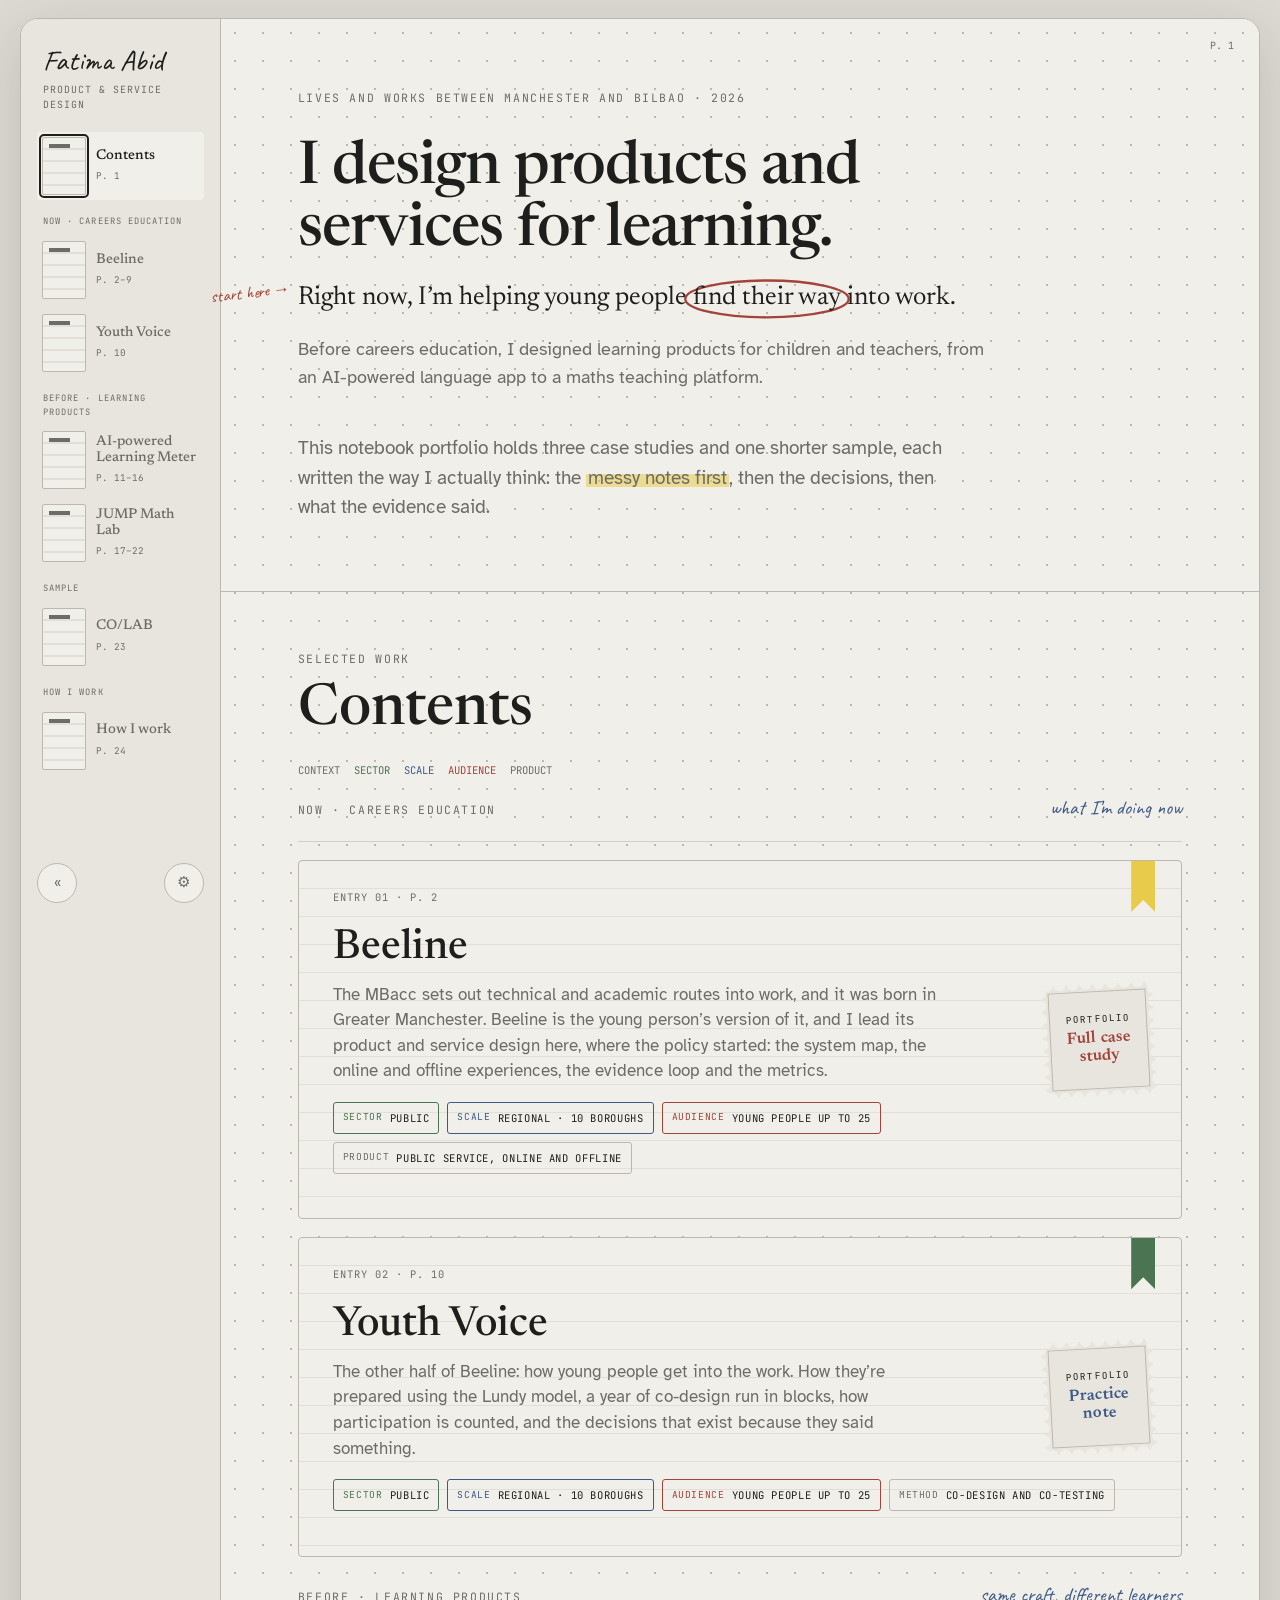
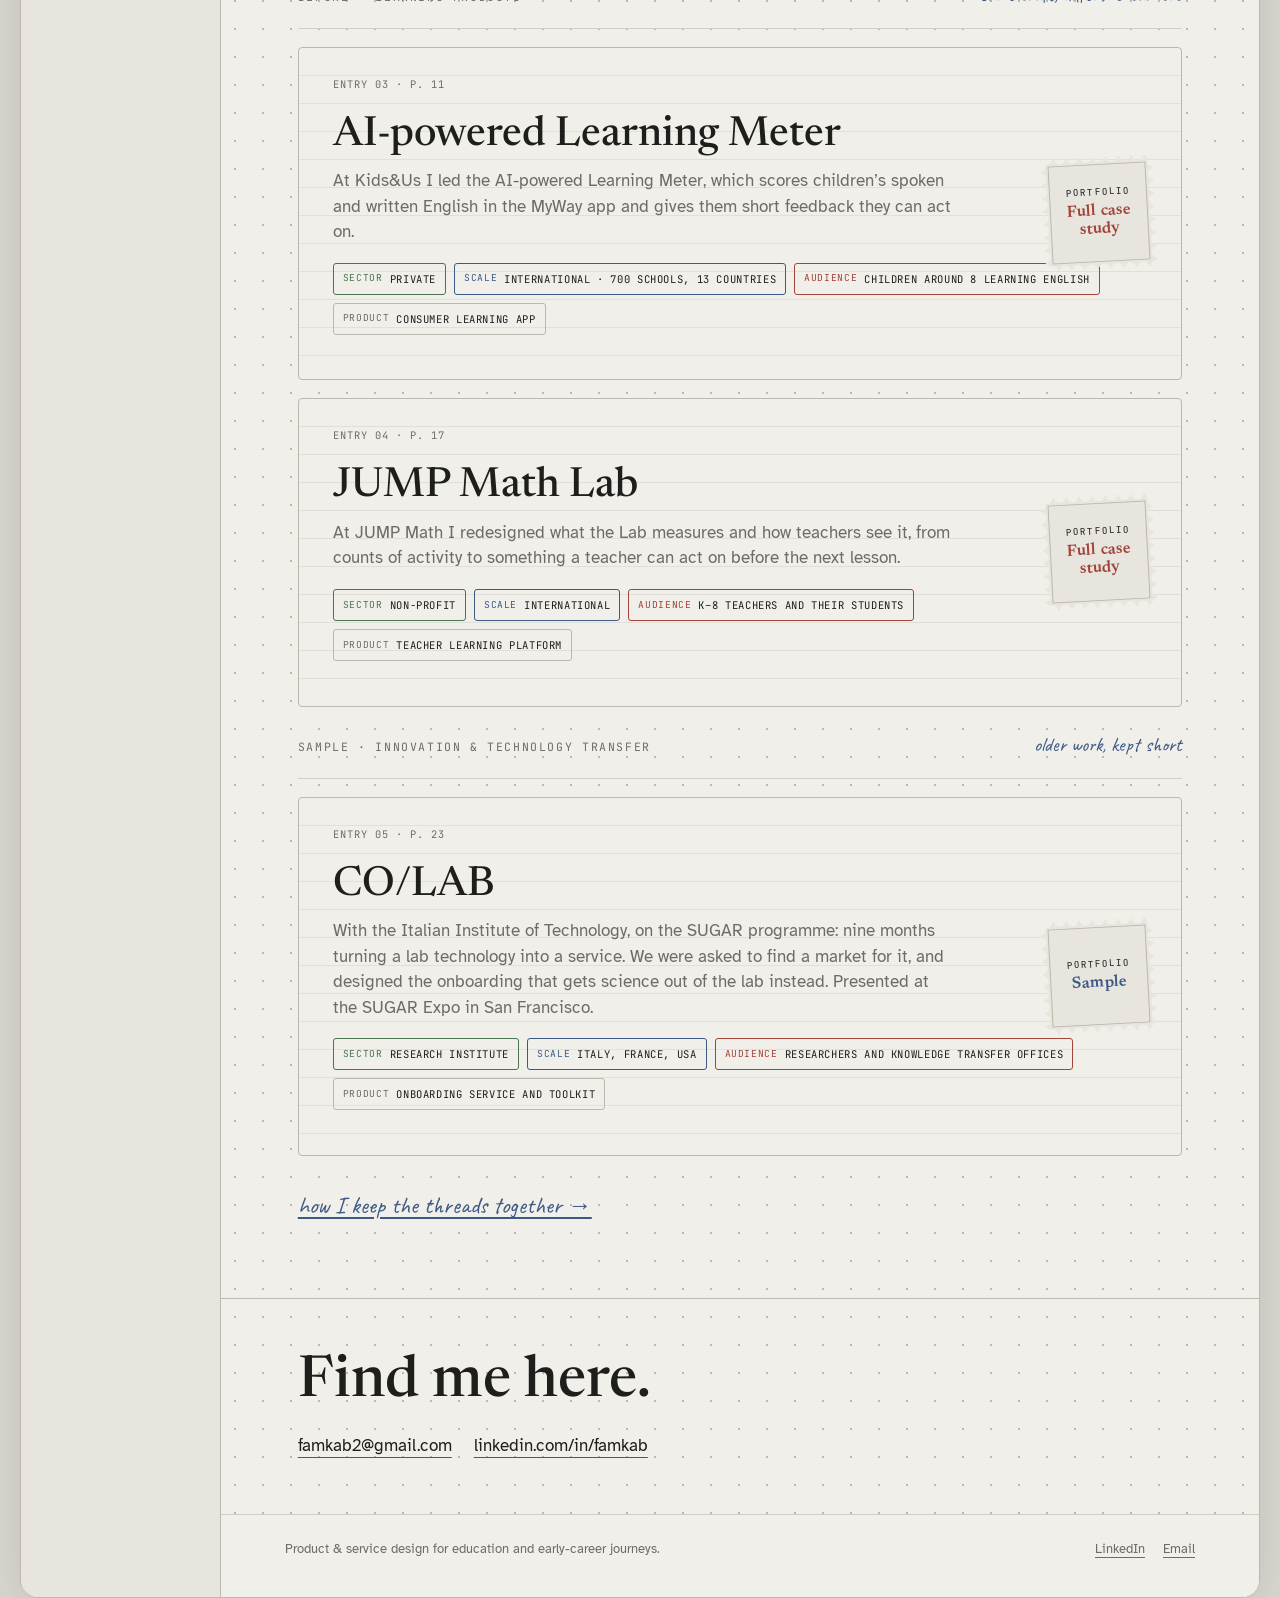
==== index.html @ c8ebb5cd "Add files via upload" ====
<!doctype html>
<html lang="en">
<meta charset="utf-8">
<meta name="viewport" content="width=device-width,initial-scale=1">
<title>Fatima Abid — Product &amp; Service Designer</title>
<meta name="description" content="Portfolio of Fatima Abid, designing education and early-career services from discovery to validated pilot.">
<link rel="preconnect" href="https://fonts.googleapis.com">
<link rel="preconnect" href="https://fonts.gstatic.com" crossorigin>
<link rel="stylesheet" href="https://fonts.googleapis.com/css2?family=Newsreader:ital,opsz,wght@0,6..72,400;0,6..72,500;0,6..72,600&family=Atkinson+Hyperlegible:ital,wght@0,400;0,700;1,400&family=Caveat:wght@500;700&family=JetBrains+Mono:wght@400;500&display=swap">
<link rel="stylesheet" href="journal.css">
<style>
main{padding:0}
.home-hero{position:relative;min-height:560px;display:flex;flex-direction:column;justify-content:center;
  padding:70px clamp(24px,6vw,78px) 54px}
.home-hero h1{max-width:850px;margin:18px 0 0}
.hero-line{position:relative}
.margin-note{position:absolute;right:100%;top:2px;margin-right:8px;width:max-content;max-width:88px;
  color:var(--red);font-family:var(--hand);font-size:1.05rem;line-height:1.05;transform:rotate(-6deg);text-align:right;white-space:nowrap}
.hero-line{margin:20px 0 0;max-width:52ch;font-family:var(--serif);font-size:26px;line-height:1.3}
.circled{position:relative;display:inline-block;z-index:0}
.circled svg{position:absolute;z-index:-1;left:-12px;top:-6px;width:calc(100% + 24px);height:calc(100% + 12px);overflow:visible;pointer-events:none}
.circled ellipse{fill:none;stroke:var(--red);stroke-width:2.4;vector-effect:non-scaling-stroke}
.hero-sub{margin-top:20px;max-width:58ch;font-size:18px;color:var(--pencil)}
.home-intro{max-width:650px;margin-top:28px;font-size:1.2rem;color:var(--pencil)}
.contents-section{border-top:1px solid var(--rule-strong);padding:58px clamp(24px,6vw,78px) 70px}
.contents-heading{display:flex;align-items:end;justify-content:space-between;gap:20px;margin-bottom:22px}
.contents-heading h2{margin:6px 0 0;font-size:clamp(2.2rem,5vw,3.6rem);line-height:1}
.contents-heading>span{font-family:var(--hand);font-size:1.5rem;color:var(--blue);transform:rotate(3deg)}
.ctx-legend{margin-bottom:18px;display:flex;flex-wrap:wrap;gap:6px 14px;font-family:var(--mono);font-size:.66rem;text-transform:uppercase;color:var(--pencil)}
.ctx-legend .s{color:var(--green)}.ctx-legend .c{color:var(--blue)}.ctx-legend .a{color:var(--red)}
.entry-list{display:grid;gap:18px}
.group-line{display:flex;flex-wrap:wrap;align-items:baseline;justify-content:space-between;gap:8px;
  border-bottom:1px solid var(--rule);padding-bottom:8px}
.group-line .hand{font-size:1.25rem}
.journal-entry{position:relative;display:block;min-height:250px;overflow:hidden;border:1px solid var(--rule-strong);
  border-radius:4px;padding:28px 34px;background-color:var(--paper);
  background-image:repeating-linear-gradient(to bottom,transparent 0,transparent 27px,var(--rule) 28px);
  text-decoration:none;transition:transform .18s ease}
.journal-entry:hover{transform:translateY(-2px) rotate(-.6deg)}
.journal-entry h3{max-width:760px;margin:22px 0 0;font-family:var(--serif);font-weight:500;
  font-size:clamp(1.8rem,4vw,2.6rem);line-height:1.02}
.entry-meta{font-family:var(--mono);font-size:.65rem;letter-spacing:.1em;text-transform:uppercase;color:var(--pencil);margin:0}
.entry-description{max-width:620px;margin-top:12px;color:var(--pencil)}
.bookmark{position:absolute;right:26px;top:-1px;width:24px;height:52px;clip-path:polygon(0 0,100% 0,100% 100%,50% 77%,0 100%)}
.bk-honey{background:var(--hi-solid)}.bk-blue{background:var(--blue)}.bk-green{background:var(--green)}
.ctx-row{display:flex;flex-wrap:wrap;gap:8px;margin-top:18px;list-style:none;padding:0}
.howlink{margin-top:28px;display:inline-flex;min-height:44px;align-items:center;font-family:var(--hand);
  font-size:1.5rem;color:var(--blue);text-decoration:underline;text-underline-offset:4px}
.contact-note{display:grid;gap:22px;border-top:1px solid var(--rule-strong);padding:55px clamp(24px,6vw,78px)}
.contact-note h2{margin:0;font-size:clamp(2.2rem,5vw,3.6rem);line-height:1}
.contact-note div{display:flex;flex-wrap:wrap;gap:22px}
.contact-note a{text-decoration:underline;text-decoration-color:var(--blue);text-underline-offset:6px}
@media (max-width:760px){
  .home-hero{min-height:520px;padding:52px 20px 42px}
  .margin-note{display:none}
  .contents-section,.contact-note{padding-inline:20px}
  .journal-entry{display:flex;min-height:250px;flex-direction:column;justify-content:space-between;padding:20px}
  .bookmark{right:18px}
  }
</style>

<div class="layout">
<main>
  <section class="home-hero">
    <p class="mono">Lives and works between Manchester and Bilbao · 2026</p>
    <h1>I design products and services for learning.</h1>
    <p class="hero-line"><span class="margin-note" aria-hidden="true">start here →</span>Right now, I’m helping young people
      <span class="circled">find their way<svg viewBox="0 0 240 72" preserveAspectRatio="none" aria-hidden="true"><ellipse cx="120" cy="36" rx="114" ry="29"/></svg></span>
      into work.</p>
    <p class="hero-sub">Before careers education, I designed learning products for children and teachers, from an
      AI-powered language app to a maths teaching platform.</p>
    <p class="home-intro">This notebook portfolio holds three case studies and one shorter sample, each written the way I
      actually think: the <mark>messy notes first</mark>, then the decisions, then what the evidence said.</p>
  </section>

  <section aria-labelledby="contents-heading" class="contents-section">
    <div class="contents-heading">
      <div><p class="mono">Selected work</p><h2 id="contents-heading">Contents</h2></div>
    </div>
    <div class="ctx-legend"><span>Context</span><span class="s">Sector</span><span class="c">Scale</span><span class="a">Audience</span><span>Product</span></div>

    <div class="entry-list">
      <div class="group-line"><p class="mono">Now · Careers education</p><p class="hand">what I’m doing now</p></div>

      <a class="journal-entry" href="beeline.html">
        <span class="bookmark bk-honey" aria-hidden="true"></span>
        <div>
          <p class="entry-meta">Entry 01 · p. 2</p>
          <h3>Beeline</h3>
          <p class="entry-description">The MBacc sets out technical and academic routes into work, and it was born in
            Greater Manchester. Beeline is the young person’s version of it, and I lead its product and service design
            here, where the policy started: the system map, the online and offline experiences, the evidence loop and
            the metrics.</p>
          <ul class="ctx-row" aria-label="Case study context">
            <li class="stamp-ctx stamp-sector"><i>Sector</i>Public</li>
            <li class="stamp-ctx stamp-scale"><i>Scale</i>Regional · 10 boroughs</li>
            <li class="stamp-ctx stamp-audience"><i>Audience</i>Young people up to 25</li>
            <li class="stamp-ctx stamp-product"><i>Product</i>Public service, online and offline</li>
          </ul>
        </div>
        <span class="entry-stamp"><span class="pstamp pstamp-full" aria-hidden="true">Portfolio<b>Full case study</b></span></span>
      </a>

      
      <a class="journal-entry" href="youth-voice.html">
        <span class="bookmark bk-green" aria-hidden="true"></span>
        <div>
          <p class="entry-meta">Entry 02 · p. 10</p>
          <h3>Youth Voice</h3>
          <p class="entry-description">The other half of Beeline: how young people get into the work. How they’re
            prepared using the Lundy model, a year of co-design run in blocks, how participation is counted, and the
            decisions that exist because they said something.</p>
          <ul class="ctx-row" aria-label="Case study context">
            <li class="stamp-ctx stamp-sector"><i>Sector</i>Public</li>
            <li class="stamp-ctx stamp-scale"><i>Scale</i>Regional · 10 boroughs</li>
            <li class="stamp-ctx stamp-audience"><i>Audience</i>Young people up to 25</li>
            <li class="stamp-ctx stamp-product"><i>Method</i>Co-design and co-testing</li>
          </ul>
        </div>
        <span class="entry-stamp"><span class="pstamp pstamp-sample" aria-hidden="true">Portfolio<b>Practice note</b></span></span>
      </a>

      <div class="group-line" style="margin-top:8px"><p class="mono">Before · Learning products</p><p class="hand">same craft, different learners</p></div>

      <a class="journal-entry" href="learning-meter.html">
        <div>
          <p class="entry-meta">Entry 03 · p. 11</p>
          <h3>AI-powered Learning Meter</h3>
          <p class="entry-description">At Kids&amp;Us I led the AI-powered Learning Meter, which scores children’s
            spoken and written English in the MyWay app and gives them short feedback they can act on.</p>
          <ul class="ctx-row" aria-label="Case study context">
            <li class="stamp-ctx stamp-sector"><i>Sector</i>Private</li>
            <li class="stamp-ctx stamp-scale"><i>Scale</i>International · 700 schools, 13 countries</li>
            <li class="stamp-ctx stamp-audience"><i>Audience</i>Children around 8 learning English</li>
            <li class="stamp-ctx stamp-product"><i>Product</i>Consumer learning app</li>
          </ul>
        </div>
        <span class="entry-stamp"><span class="pstamp pstamp-full" aria-hidden="true">Portfolio<b>Full case study</b></span></span>
      </a>

      <a class="journal-entry" href="jump-math.html">
        <div>
          <p class="entry-meta">Entry 04 · p. 17</p>
          <h3>JUMP Math Lab</h3>
          <p class="entry-description">At JUMP Math I redesigned what the Lab measures and how teachers see it, from
            counts of activity to something a teacher can act on before the next lesson.</p>
          <ul class="ctx-row" aria-label="Case study context">
            <li class="stamp-ctx stamp-sector"><i>Sector</i>Non-profit</li>
            <li class="stamp-ctx stamp-scale"><i>Scale</i>International</li>
            <li class="stamp-ctx stamp-audience"><i>Audience</i>K–8 teachers and their students</li>
            <li class="stamp-ctx stamp-product"><i>Product</i>Teacher learning platform</li>
          </ul>
        </div>
        <span class="entry-stamp"><span class="pstamp pstamp-full" aria-hidden="true">Portfolio<b>Full case study</b></span></span>
      </a>

      <div class="group-line" style="margin-top:8px"><p class="mono">Sample · innovation &amp; technology transfer</p><p class="hand">older work, kept short</p></div>

      <a class="journal-entry" href="co-lab.html">
        <div>
          <p class="entry-meta">Entry 05 · p. 23</p>
          <h3>CO/LAB</h3>
          <p class="entry-description">With the Italian Institute of Technology, on the SUGAR programme: nine months
            turning a lab technology into a service. We were asked to find a market for it, and designed the onboarding
            that gets science out of the lab instead. Presented at the SUGAR Expo in San Francisco.</p>
          <ul class="ctx-row" aria-label="Case study context">
            <li class="stamp-ctx stamp-sector"><i>Sector</i>Research institute</li>
            <li class="stamp-ctx stamp-scale"><i>Scale</i>Italy, France, USA</li>
            <li class="stamp-ctx stamp-audience"><i>Audience</i>Researchers and knowledge transfer offices</li>
            <li class="stamp-ctx stamp-product"><i>Product</i>Onboarding service and toolkit</li>
          </ul>
        </div>
        <span class="entry-stamp"><span class="pstamp pstamp-sample" aria-hidden="true">Portfolio<b>Sample</b></span></span>
        
      </a>
    </div>

    <a class="howlink" href="how-i-work.html">how I keep the threads together →</a>
  </section>

  <section class="contact-note">
    <h2>Find me here.</h2>
    <div>
      <a href="mailto:famkab2@gmail.com">famkab2@gmail.com</a>
      <a href="https://linkedin.com/in/famkab">linkedin.com/in/famkab</a>
    </div>
  </section>
</main>
</div>
<script src="site.js"></script>
</html>
---- journal.css ----
/* ============ Fatima Abid · notebook portfolio · shared shell ============ */
:root{
  --desk:#DCD9D2; --paper:#F1EFEA; --paper-2:#E8E5DE; --ink:#1E1E1C; --pencil:#6E6C67; --rule:#D3CFC6; --rule-strong:#BDB8AD;
  --blue:#3D5A86; --red:#A2443A; --green:#4B7552; --amber:#A15C00;
  --hi:rgba(232,203,74,.55); --hi-solid:#E8CB4A; --hi-ink:#7A5E00;
  --red-w:#EEDDD8; --green-w:#DDE6DC; --blue-w:#DDE2EA; --amber-w:#F0E4CF;
  --scrim:rgba(30,30,28,.45);
  --serif:"Newsreader",Georgia,serif; --body:"Atkinson Hyperlegible","Segoe UI",system-ui,sans-serif;
  --hand:"Caveat","Segoe Print",cursive; --mono:"JetBrains Mono",ui-monospace,Menlo,monospace;
  --rail:200px; --bar:56px;
  --grain:radial-gradient(var(--rule-strong) 1.1px,transparent 1.1px);
  --grain-size:28px 28px;
}
@media (prefers-color-scheme: dark){:root:not([data-theme="light"]){
  --desk:#121314; --paper:#1D1F21; --paper-2:#25282B; --ink:#E6E3DC; --pencil:#A9A59C; --rule:#34373B; --rule-strong:#4D5156;
  --blue:#8FA9D6; --red:#E6978B; --green:#9CC7A3; --amber:#E6B060;
  --hi:rgba(232,203,74,.28); --hi-solid:#D9BC45; --hi-ink:#E8CB4A;
  --red-w:#33282A; --green-w:#26302A; --blue-w:#262C37; --amber-w:#33291B;
  --scrim:rgba(0,0,0,.6);
}}
:root[data-theme="dark"]{
  --desk:#121314; --paper:#1D1F21; --paper-2:#25282B; --ink:#E6E3DC; --pencil:#A9A59C; --rule:#34373B; --rule-strong:#4D5156;
  --blue:#8FA9D6; --red:#E6978B; --green:#9CC7A3; --amber:#E6B060;
  --hi:rgba(232,203,74,.28); --hi-solid:#D9BC45; --hi-ink:#E8CB4A;
  --red-w:#33282A; --green-w:#26302A; --blue-w:#262C37; --amber-w:#33291B;
  --scrim:rgba(0,0,0,.6);
}
:root[data-ink="black"]{--blue:var(--ink);--red:var(--ink);--green:var(--ink);--amber:var(--ink);--hi-ink:var(--ink)}

*{box-sizing:border-box}
[hidden]{display:none!important}
html{scroll-behavior:smooth}
body{margin:0;background:var(--desk);color:var(--ink);font-family:var(--body);font-size:16.5px;line-height:1.55;
  padding:18px 18px 0;-webkit-font-smoothing:antialiased}
button{font:inherit;color:inherit}
a{color:inherit}
:focus-visible{outline:2.5px solid var(--blue);outline-offset:3px;border-radius:4px}
h1,h2,h3,h4{font-family:var(--serif);font-weight:500;margin:0;text-wrap:balance}
h1{font-size:clamp(34px,4.8vw,60px);line-height:1.03;letter-spacing:-.015em}
h2{font-size:clamp(24px,2.8vw,32px);line-height:1.15}
h3{font-size:20px;font-weight:600}
p{margin:0 0 14px}
.mono{font-family:var(--mono);font-size:11.5px;letter-spacing:.14em;text-transform:uppercase;color:var(--pencil)}
.hand{font-family:var(--hand);font-size:22px;line-height:1.15;color:var(--blue)}
.muted{color:var(--pencil)}
.lede{font-size:18px;max-width:66ch;color:var(--pencil)}
.hl,mark{background:linear-gradient(transparent 35%,var(--hi) 35% 88%,transparent 88%);color:inherit;padding-inline:2px}

/* ============ the sheet on the desk ============ */
.layout{margin:0 auto;display:grid;max-width:1240px;min-height:calc(100dvh - 36px);
  grid-template-columns:var(--rail) minmax(0,1fr);border:1px solid var(--rule-strong);border-radius:18px;
  background:linear-gradient(to right,var(--paper-2) 0 var(--rail),var(--paper) var(--rail));
  box-shadow:0 18px 55px rgba(30,30,28,.14);overflow:hidden}
.rail-col{min-width:0;min-height:100%;align-self:stretch;border-right:1px solid var(--rule-strong);background:var(--paper-2)}
.rail-col>.rail{position:sticky;top:0;display:flex;height:100dvh;min-width:0;flex-direction:column;overflow:hidden;padding:26px 16px 16px}
.rail-col .railtop{display:grid;gap:5px;padding:0 6px 20px;position:relative}
.rail-col .railtop .brand{font-family:var(--hand);font-size:1.8rem;line-height:1.1;text-decoration:none;display:block}
.rail-col .railtop small{font-family:var(--mono);font-size:.62rem;text-transform:uppercase;letter-spacing:.1em;color:var(--pencil)}
.collapsebtn{border:1px solid var(--rule-strong);background:var(--paper);border-radius:999px;min-width:40px;min-height:40px;
  cursor:pointer;color:var(--pencil);display:grid;place-items:center;font-size:13px;line-height:1}
.collapsebtn:hover{border-color:var(--ink);color:var(--ink)}
.rail-col .pages{display:grid;min-height:0;flex:1;gap:5px;overflow-y:auto;align-content:start}
.rail-col .pages a{display:grid;min-height:68px;grid-template-columns:44px minmax(0,1fr);align-items:center;gap:10px;
  border-radius:4px;padding:5px;color:var(--pencil);text-decoration:none}
.rail-col .pages a:hover{background:rgba(241,239,234,.55);color:var(--ink)}
.rail-col .pages a[aria-current="page"]{background:var(--paper);color:var(--ink)}
.rail-col .pages a[aria-current="page"] .thumb{outline:2px solid var(--ink);outline-offset:1px}
.thumb{position:relative;display:block;width:44px;height:58px;border:1px solid var(--rule-strong);border-radius:2px;
  background:repeating-linear-gradient(to bottom,var(--paper) 0,var(--paper) 10px,var(--rule) 11px,var(--paper) 12px)}
.thumb i{position:absolute;left:6px;top:6px;width:21px;height:4px;background:var(--pencil)}
.rail-col .pcopy{min-width:0}
.rail-col .pcopy strong{display:block;font-family:var(--serif);font-size:.88rem;font-weight:500;line-height:1.1}
.rail-col .pcopy small{display:block;margin-top:5px;font-family:var(--mono);font-size:.58rem;text-transform:uppercase;color:var(--pencil)}
.pshort{display:none}
.rail-col .pages .grp{font-family:var(--mono);font-size:.55rem;letter-spacing:.12em;text-transform:uppercase;color:var(--pencil);padding:10px 6px 2px}
.rail-col .rail-settings{display:flex;flex:none;justify-content:space-between;align-items:center;gap:8px;padding-top:14px}
.setbtn{border:1px solid var(--rule-strong);background:var(--paper);border-radius:999px;min-width:40px;min-height:40px;
  padding:0;cursor:pointer;font-size:15px;color:var(--pencil);display:inline-flex;align-items:center;justify-content:center;gap:8px}
.setbtn span{display:none}
.setbtn:hover{border-color:var(--ink);color:var(--ink)}

/* collapsed rail */
:root[data-rail="collapsed"]{--rail:64px}
:root[data-rail="collapsed"] .rail-col>.rail{padding:22px 8px 14px;align-items:center}
:root[data-rail="collapsed"] .railtop{padding:0 0 16px;justify-items:center;text-align:center}
:root[data-rail="collapsed"] .railtop .brand{font-size:0}
:root[data-rail="collapsed"] .railtop .brand::before{content:"FA";font-family:var(--hand);font-size:1.6rem}
:root[data-rail="collapsed"] .railtop small{display:none}

:root[data-rail="collapsed"] .pages{width:100%}
:root[data-rail="collapsed"] .pages a{grid-template-columns:1fr;justify-items:center;min-height:52px;padding:8px 2px;gap:0}
:root[data-rail="collapsed"] .thumb,:root[data-rail="collapsed"] .pcopy{display:none}
:root[data-rail="collapsed"] .pshort{display:block;font-family:var(--mono);font-size:13px;color:var(--ink)}
:root[data-rail="collapsed"] .pages .grp{font-size:0;padding:6px 0 4px}
:root[data-rail="collapsed"] .pages .grp::before{content:"";display:block;border-top:1px solid var(--rule-strong);width:22px;margin:0 auto}
:root[data-rail="collapsed"] .rail-settings{flex-direction:column;justify-content:center;gap:6px}
:root[data-rail="collapsed"] .setbtn{padding:0;justify-content:center}
:root[data-rail="collapsed"] .setbtn span{display:none}

/* compact top bar */
.topbar{display:none;position:sticky;z-index:45;top:env(safe-area-inset-top,0px);width:100%;height:var(--bar);
  grid-template-columns:max-content minmax(0,1fr) 44px;align-items:center;gap:6px;
  border-bottom:1px solid var(--rule-strong);background:var(--paper-2);padding:0 10px}
.topbar .brand{font-family:var(--hand);font-size:1.45rem;text-decoration:none}
.pagesbtn{min-width:0;max-width:100%;height:44px;justify-self:end;display:inline-flex;align-items:center;gap:6px;
  overflow:hidden;padding-inline:8px;border:0;background:none;color:var(--pencil);cursor:pointer}
.pagesbtn .pn{flex:none;font-family:var(--mono);font-size:.58rem;text-transform:uppercase}
.pagesbtn .cur{min-width:0;overflow:hidden;color:var(--ink);font-family:var(--serif);font-size:.94rem;font-weight:500;
  text-overflow:ellipsis;white-space:nowrap}

/* popovers */
.pop{position:absolute;z-index:70;background:var(--paper);border:1px solid var(--rule-strong);border-radius:8px;
  box-shadow:0 20px 40px -24px rgba(0,0,0,.5);padding:12px;display:grid;gap:12px;min-width:220px}
.pop h4{font-family:var(--mono);font-size:.6rem;letter-spacing:.12em;text-transform:uppercase;color:var(--pencil);font-weight:400}
.pop .opts{display:flex;flex-wrap:wrap;gap:6px}
.pop .opts button{border:1px solid transparent;background:none;border-radius:4px;padding:6px 10px;cursor:pointer;font-size:13.5px;color:var(--pencil)}
.pop .opts button[aria-pressed="true"]{border-color:var(--ink);color:var(--ink)}
.sheet-pages{position:fixed;left:8px;right:8px;top:calc(var(--bar) + 4px);z-index:65;background:var(--paper);
  border:1px solid var(--rule-strong);border-radius:8px;box-shadow:0 20px 40px -28px rgba(0,0,0,.5);
  max-height:70vh;overflow:auto;padding:10px;display:grid;gap:3px}
.sheet-pages .ph{font-family:var(--mono);font-size:.6rem;letter-spacing:.12em;text-transform:uppercase;color:var(--pencil);padding:2px 6px 6px}
.sheet-pages a{display:grid;min-height:52px;grid-template-columns:32px minmax(0,1fr);align-items:center;gap:11px;
  border:1px solid transparent;border-radius:3px;padding:5px 8px;color:var(--pencil);text-decoration:none}
.sheet-pages a[aria-current="page"]{border-color:var(--ink);color:var(--ink)}
.sheet-pages .thumb{width:28px;height:38px;background-size:auto 8px}
.sheet-pages .thumb i{left:4px;top:4px;width:14px;height:3px}
.sheet-pages .grp{display:none}

/* ============ the paper page ============ */
.paper{position:relative;min-width:0;background-color:var(--paper);background-image:var(--grain);background-size:var(--grain-size)}
:root[data-paper="lined"]{--grain:linear-gradient(90deg,transparent 0 54px,rgba(162,68,58,.35) 55px,transparent 56px),repeating-linear-gradient(to bottom,transparent 0,transparent 27px,var(--rule) 28px);--grain-size:auto}
:root[data-paper="grid"]{--grain:linear-gradient(var(--rule) 1px,transparent 1px),linear-gradient(90deg,var(--rule) 1px,transparent 1px);--grain-size:28px 28px}
:root[data-paper="blank"]{--grain:none;--grain-size:auto}
.page-number{position:absolute;z-index:20;right:25px;top:19px;font-family:var(--mono);font-size:.62rem;
  text-transform:uppercase;color:var(--pencil)}
main{padding:56px clamp(20px,5vw,72px) 70px;position:relative}
.pagehead{display:grid;gap:14px;margin-bottom:34px;padding-bottom:26px;border-bottom:1px solid var(--rule)}
.pagehead .kicker{display:flex;flex-wrap:wrap;gap:8px}
.tagline,.stamp-ctx{font-family:var(--mono);font-size:.66rem;letter-spacing:.06em;text-transform:uppercase;color:var(--ink);
  border:1.2px solid var(--rule-strong);border-radius:3px;padding:5px 9px;display:inline-flex;gap:7px;align-items:center;min-height:32px}
.stamp-ctx i{font-style:normal;font-size:.6rem;color:var(--k,var(--pencil))}
.stamp-sector{border-color:var(--green)}.stamp-sector i{color:var(--green)}
.stamp-scale{border-color:var(--blue)}.stamp-scale i{color:var(--blue)}
.stamp-audience{border-color:var(--red)}.stamp-audience i{color:var(--red)}
.stamp-product{border-color:var(--rule-strong)}.stamp-product i{color:var(--pencil)}
section{scroll-margin-top:calc(var(--bar) + 12px)}
h2,h3,[id]{scroll-margin-top:calc(var(--bar) + 12px)}
.sheet{background:var(--paper);border:1px solid var(--rule);border-radius:6px;padding:clamp(18px,2.6vw,28px);display:grid;gap:20px}
.stack{display:grid;gap:26px}
.journal-footer{display:flex;justify-content:space-between;gap:20px;border-top:1px solid var(--rule);
  padding:24px clamp(20px,5vw,72px);color:var(--pencil);font-size:.82rem;background:var(--paper)}
.journal-footer div{display:flex;gap:18px;flex-wrap:wrap}
.journal-footer a{text-decoration:underline;text-underline-offset:4px}
.nextcase{border-top:1px solid var(--rule);padding:30px 0 6px;margin-top:34px}
.nextcase a{display:flex;min-height:44px;align-items:center;justify-content:space-between;gap:16px;
  font-family:var(--serif);font-size:1.6rem;font-weight:500;text-decoration:none}
.nextcase small{display:block;margin-bottom:4px;font-family:var(--mono);font-size:.62rem;font-weight:400;
  text-transform:uppercase;letter-spacing:.14em;color:var(--pencil)}
.nextcase .open{font-family:var(--hand);font-size:1.7rem;color:var(--blue)}

/* tabs / subnav */
.tabs{display:flex;gap:4px;flex-wrap:wrap;border-bottom:1px solid var(--rule-strong);margin-bottom:22px}
.tabs button{border:0;background:none;padding:10px 14px 12px;cursor:pointer;font-size:14px;color:var(--pencil);
  border-bottom:3px solid transparent;margin-bottom:-1px}
.tabs button[aria-selected="true"]{color:var(--ink);border-bottom-color:var(--ink)}
.subnav{display:flex;flex-wrap:wrap;gap:6px;margin:0 0 30px}
.subnav a{text-decoration:none;font-size:14px;color:var(--pencil);border:1px solid var(--rule-strong);
  border-radius:999px;padding:6px 13px;background:var(--paper)}
.subnav a:hover{border-color:var(--ink);color:var(--ink)}
.subnav a[aria-current="page"]{background:var(--ink);color:var(--paper);border-color:var(--ink)}

/* glossary term */
.term{border:0;background:none;padding:0;cursor:help;font:inherit;color:inherit;border-bottom:2px dotted var(--hi-ink);position:relative}
.term sup{font-family:var(--mono);font-size:.62em;color:var(--pencil);margin-left:1px}
.termpop{position:absolute;z-index:80;max-width:280px;background:var(--paper);border:1px solid var(--rule-strong);
  border-radius:8px;box-shadow:0 18px 34px -22px rgba(0,0,0,.55);padding:10px 12px;font-size:14px;line-height:1.4}
.termpop b{display:block;font-family:var(--serif);font-size:16px;font-weight:600;margin-bottom:3px}

/* shared small pieces */
.legend{display:flex;flex-wrap:wrap;gap:8px 18px;font-size:13px;color:var(--pencil);align-items:center}
.legend span{display:inline-flex;align-items:center;gap:7px}
.note{background:var(--paper-2);border:1px solid var(--rule);border-radius:6px;padding:12px 14px;font-size:14.5px}
.disclaimer{font-size:13px;color:var(--pencil);border-left:3px solid var(--rule-strong);padding-left:10px}

/* lifecycle strip */
.life-wrap{display:grid;gap:10px;margin-top:8px}
.life{display:grid;grid-template-columns:repeat(6,minmax(0,1fr));border:1px solid var(--rule-strong);border-radius:6px;
  overflow:hidden;background:var(--paper);position:relative;margin-top:26px}
.life .stage{padding:12px 12px 22px;display:grid;gap:6px;align-content:start;border-left:1px dashed var(--rule-strong);
  position:relative;min-height:150px}
.life .stage:first-child{border-left:0}
.life .n{font-family:var(--mono);font-size:10.5px;color:var(--pencil);letter-spacing:.06em;text-transform:uppercase}
.life b{font-family:var(--serif);font-size:18px;font-weight:600}
.life ul{margin:0;padding:0;list-style:none;display:grid;gap:4px;font-size:13.5px}
.life li::before{content:"✓ ";color:var(--green);font-weight:700}
.life .band{position:absolute;left:0;right:0;bottom:0;height:5px;background:var(--hi-solid)}
.life .trad{position:absolute;top:0;bottom:0;border-left:2px dashed var(--red);pointer-events:none}
.life .trad span{position:absolute;top:-24px;left:-6px;font-family:var(--hand);font-size:18px;color:var(--red);
  white-space:nowrap;transform:rotate(-2deg);background:var(--paper);padding:0 4px;line-height:1.1}

@media (max-width:1023px){
  body{padding:0}
  .layout{grid-template-columns:minmax(0,1fr);min-height:100dvh;border:0;border-radius:0;background:var(--paper);box-shadow:none}
  .rail-col{display:none}
  .topbar{display:grid}
  .page-number{display:none}
  main{padding:26px 20px 56px}
  .journal-footer{flex-direction:column;padding:22px 20px}
}
@media (max-width:760px){
  .life{grid-template-columns:1fr}
  .life .stage{border-left:0;border-top:1px dashed var(--rule-strong);min-height:0;
    grid-template-columns:96px minmax(0,1fr);display:grid;align-items:start;gap:4px 12px}
  .life .n{grid-column:1;grid-row:1}
  .life b{grid-column:1;grid-row:2}
  .life ul{grid-column:2;grid-row:1/3}
  .life .band,.life .trad{display:none}
  .life-break{border-top:2px dashed var(--red);font-family:var(--hand);color:var(--red);font-size:18px;padding-top:4px}
}
@media (min-width:761px){ .life-break{display:none} }
@media print{ .rail-col,.topbar,.tabs{display:none} }

/* ---------- postage-stamp labels ---------- */
.pstamp{--r:5.4px;--s:13px;position:relative;display:grid;place-content:center;width:112px;height:112px;padding:12px 10px;background:var(--paper-2);
  font-family:var(--mono);font-size:.58rem;letter-spacing:.12em;text-transform:uppercase;color:var(--ink);
  line-height:1.15;text-align:center;
  -webkit-mask:
    radial-gradient(var(--r) at 50% 0,#0000 98%,#000) 0 0/var(--s) 100%,
    radial-gradient(var(--r) at 50% 100%,#0000 98%,#000) 0 100%/var(--s) 100%,
    radial-gradient(var(--r) at 0 50%,#0000 98%,#000) 0 0/100% var(--s),
    radial-gradient(var(--r) at 100% 50%,#0000 98%,#000) 100% 0/100% var(--s);
  -webkit-mask-composite:source-in;
  mask:
    radial-gradient(var(--r) at 50% 0,#0000 98%,#000) 0 0/var(--s) 100%,
    radial-gradient(var(--r) at 50% 100%,#0000 98%,#000) 0 100%/var(--s) 100%,
    radial-gradient(var(--r) at 0 50%,#0000 98%,#000) 0 0/100% var(--s),
    radial-gradient(var(--r) at 100% 50%,#0000 98%,#000) 100% 0/100% var(--s);
  mask-composite:intersect}
.pstamp b{display:block;margin-top:5px;font-family:var(--serif);font-weight:600;font-size:1.02rem;line-height:1.1;letter-spacing:.01em;text-transform:none;color:var(--k,var(--ink))}
.pstamp::after{content:"";position:absolute;inset:7px;border:1px solid var(--rule-strong);pointer-events:none}
.pstamp-full{--k:var(--red)}
.pstamp-sample{--k:var(--blue)}
.entry-stamp{position:absolute;right:26px;top:50%;transform:translateY(-50%) rotate(-3deg);z-index:2}
@media (max-width:760px){ .entry-stamp{position:static;transform:rotate(-2deg);margin-top:14px;justify-self:start} .pstamp{width:104px;height:104px} }

/* ---------- figures with click to enlarge ---------- */
figure.fig{margin:22px 0 0;display:grid;gap:10px}
figure.fig button{display:grid;place-items:center;width:100%;max-height:34rem;overflow:hidden;cursor:zoom-in;
  border:1px solid var(--rule-strong);border-radius:6px;background:var(--paper-2);padding:14px;position:relative}
figure.fig img{max-height:31rem;width:auto;max-width:100%;height:auto;object-fit:contain;
  box-shadow:0 8px 24px -18px rgba(0,0,0,.5);background:var(--paper)}
figure.fig .zoom{position:absolute;right:12px;top:12px;width:38px;height:38px;border-radius:999px;border:1px solid var(--rule-strong);
  background:var(--paper);display:grid;place-items:center;font-size:15px;color:var(--pencil)}
figure.fig figcaption{font-size:14px;color:var(--pencil);max-width:74ch}
.lightbox{position:fixed;inset:0;z-index:100;background:var(--scrim);display:grid;grid-template-rows:auto minmax(0,1fr);
  gap:10px;padding:18px clamp(14px,3vw,34px) 24px;backdrop-filter:blur(2px)}
.lightbox .lb-bar{display:flex;justify-content:space-between;align-items:center;gap:16px;color:var(--paper)}
.lightbox .lb-cap{font-family:var(--serif);font-size:18px}
.lightbox button.lb-close{border:1px solid var(--paper);background:none;color:var(--paper);border-radius:999px;
  min-width:44px;min-height:44px;padding:0 14px;cursor:pointer}
.lightbox .lb-img{overflow:auto;display:grid;place-items:center;background:var(--paper);border-radius:8px;padding:10px}
.lightbox img{max-width:100%;height:auto}
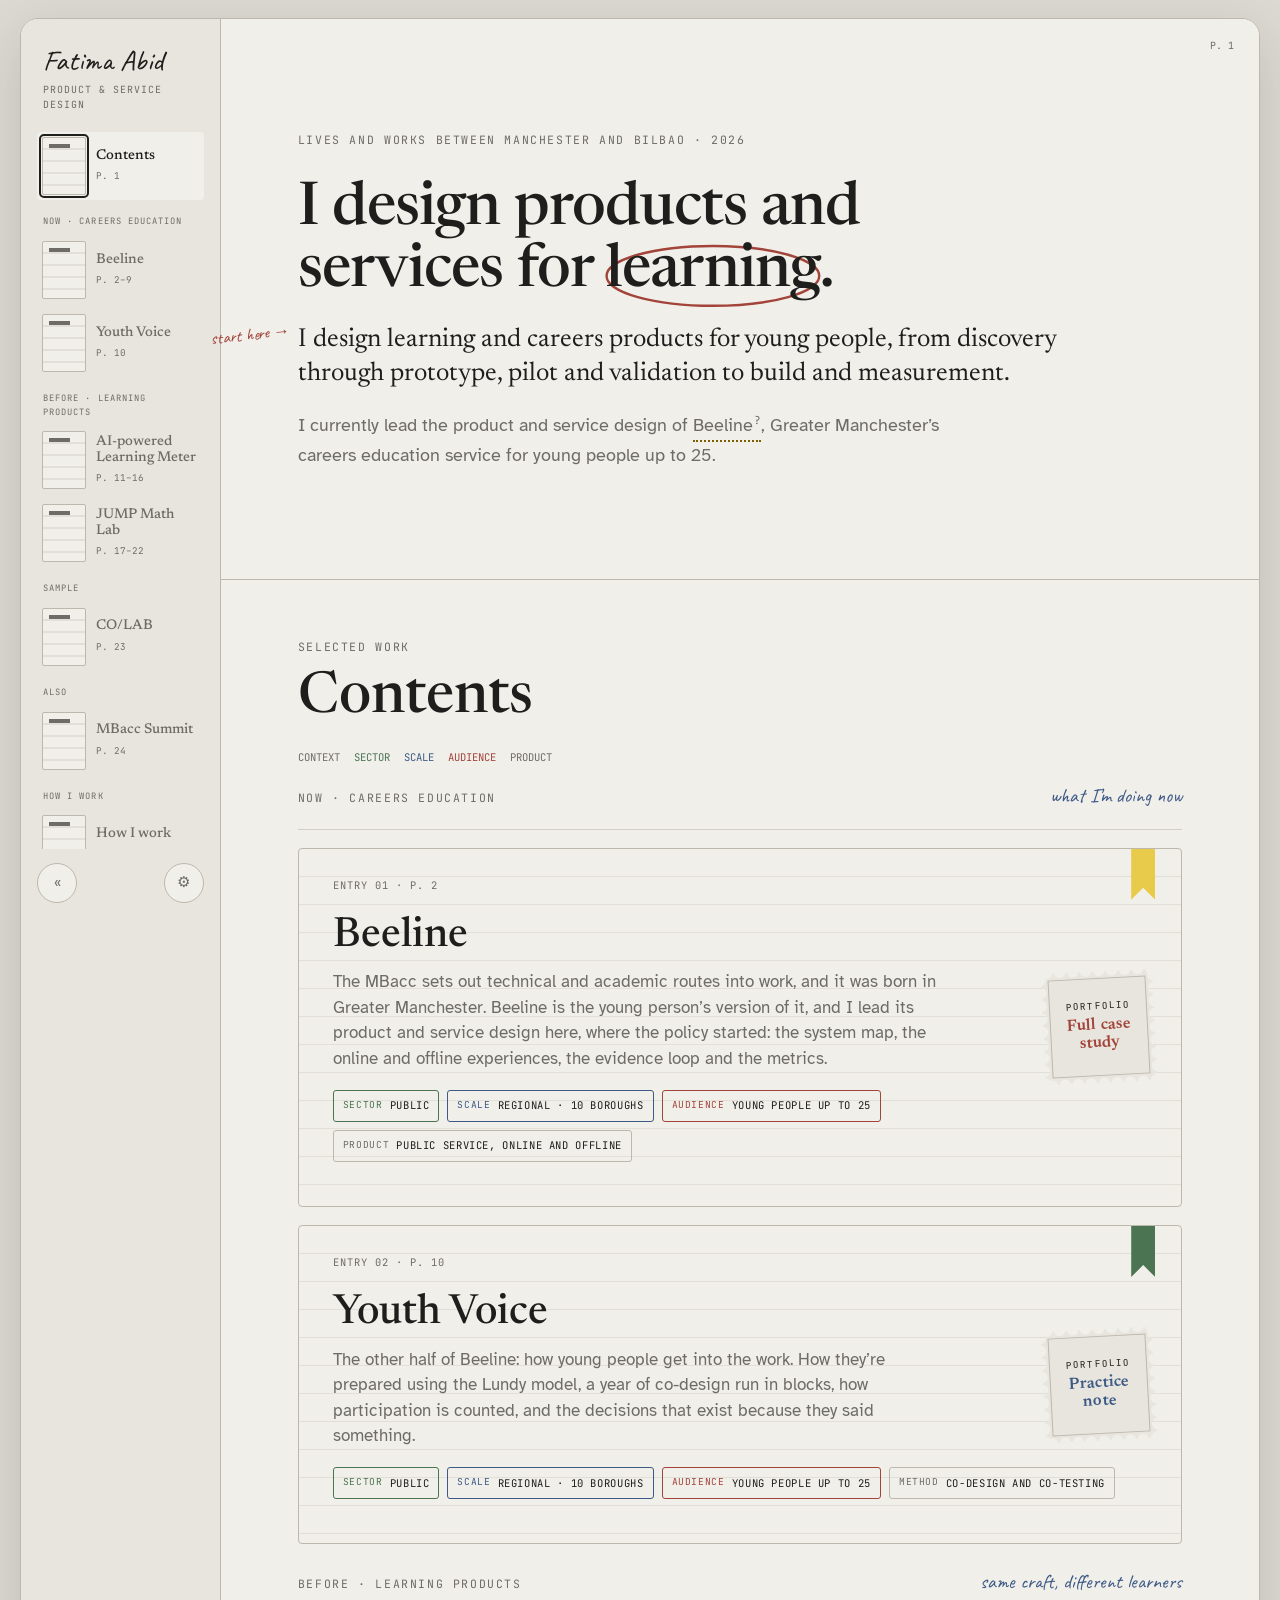
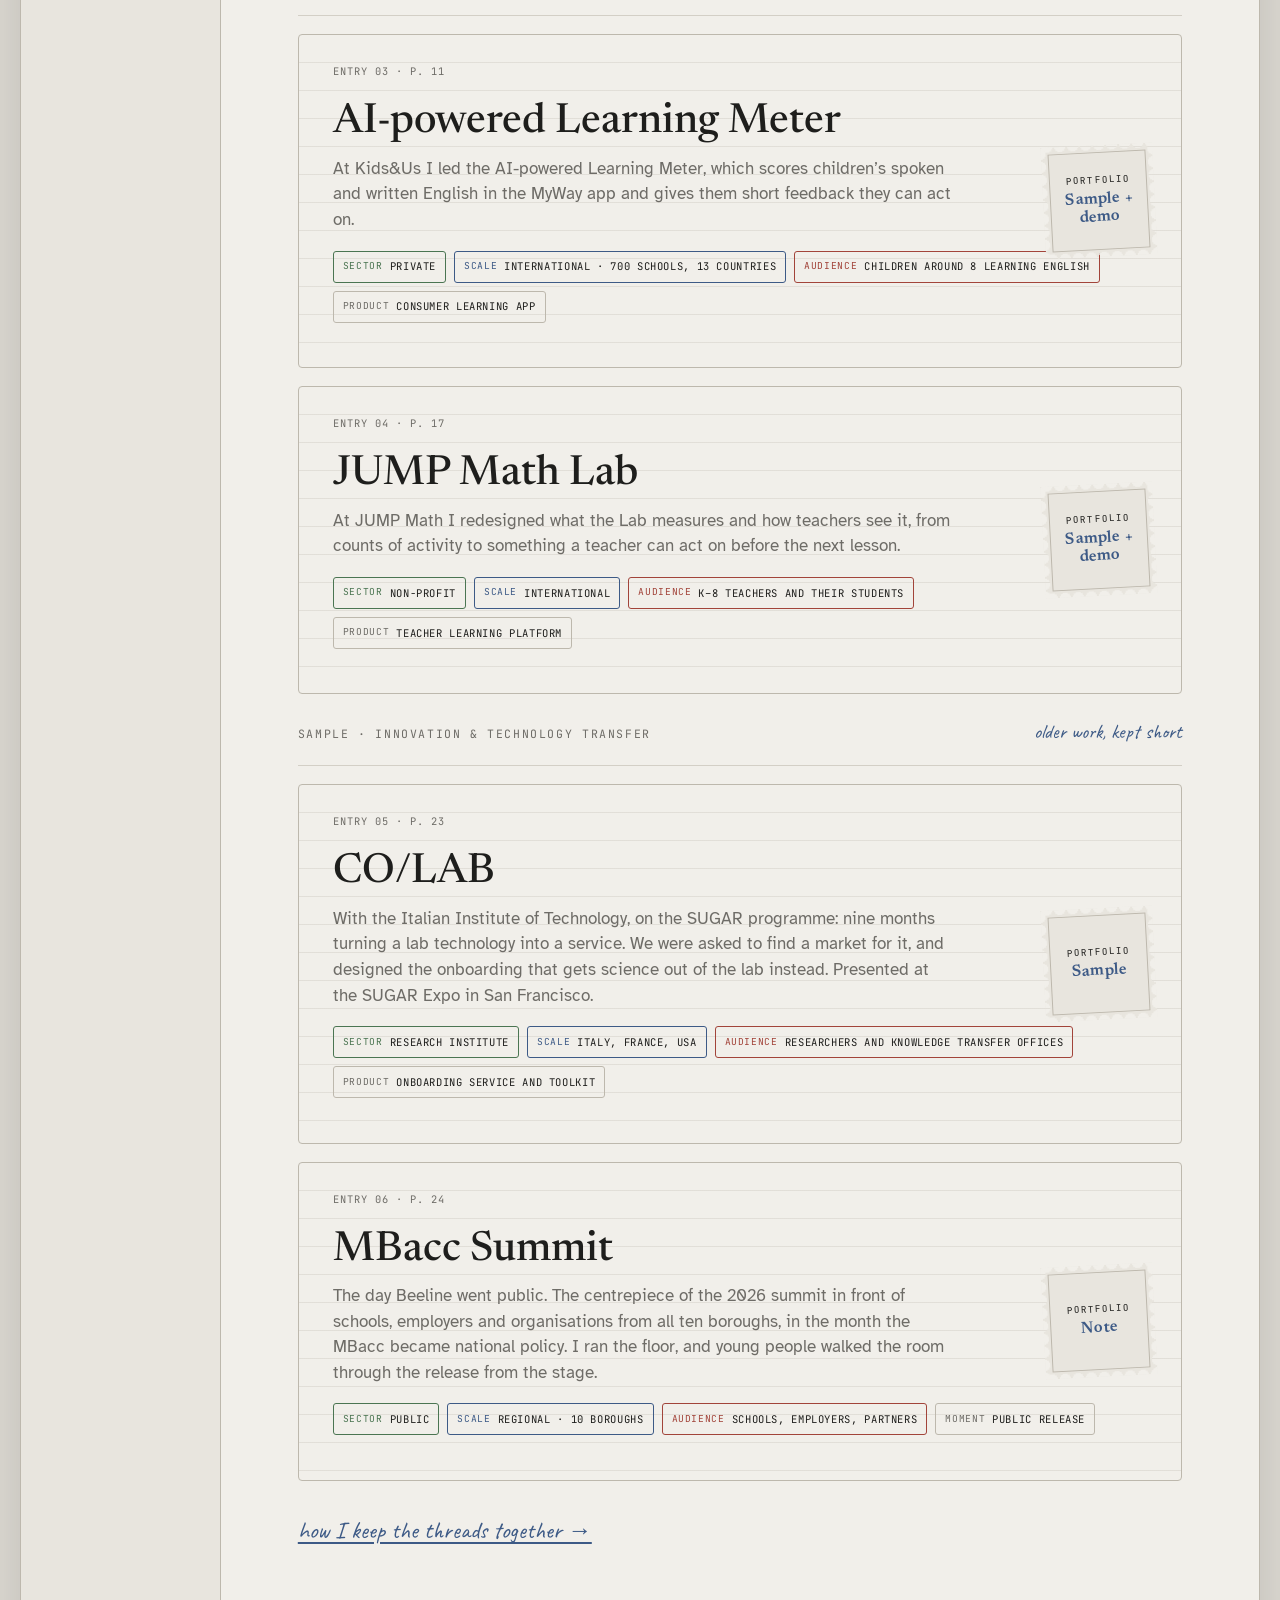
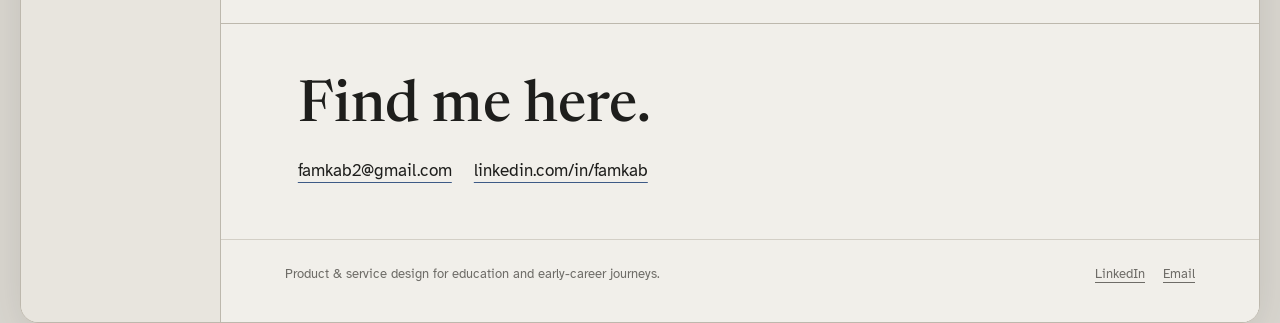
==== commit ffc8468e: "Update portfolio Update portfolio: MBacc Summit page, Beeline narrative, mobile fixes" ====
--- a/index.html
+++ b/index.html
@@ -18,7 +18,7 @@
   color:var(--red);font-family:var(--hand);font-size:1.05rem;line-height:1.05;transform:rotate(-6deg);text-align:right;white-space:nowrap}
 .hero-line{margin:20px 0 0;max-width:52ch;font-family:var(--serif);font-size:26px;line-height:1.3}
 .circled{position:relative;display:inline-block;z-index:0}
-.circled svg{position:absolute;z-index:-1;left:-12px;top:-6px;width:calc(100% + 24px);height:calc(100% + 12px);overflow:visible;pointer-events:none}
+.circled svg{position:absolute;z-index:-1;left:-6px;top:-2px;width:calc(100% + 12px);height:calc(100% + 10px);overflow:visible;pointer-events:none}
 .circled ellipse{fill:none;stroke:var(--red);stroke-width:2.4;vector-effect:non-scaling-stroke}
 .hero-sub{margin-top:20px;max-width:58ch;font-size:18px;color:var(--pencil)}
 .home-intro{max-width:650px;margin-top:28px;font-size:1.2rem;color:var(--pencil)}
@@ -63,14 +63,11 @@
 <main>
   <section class="home-hero">
     <p class="mono">Lives and works between Manchester and Bilbao · 2026</p>
-    <h1>I design products and services for learning.</h1>
-    <p class="hero-line"><span class="margin-note" aria-hidden="true">start here →</span>Right now, I’m helping young people
-      <span class="circled">find their way<svg viewBox="0 0 240 72" preserveAspectRatio="none" aria-hidden="true"><ellipse cx="120" cy="36" rx="114" ry="29"/></svg></span>
-      into work.</p>
-    <p class="hero-sub">Before careers education, I designed learning products for children and teachers, from an
-      AI-powered language app to a maths teaching platform.</p>
-    <p class="home-intro">This notebook portfolio holds three case studies and one shorter sample, each written the way I
-      actually think: the <mark>messy notes first</mark>, then the decisions, then what the evidence said.</p>
+    <h1>I design products and services for <span class="circled">learning<svg viewBox="0 0 240 72" preserveAspectRatio="none" aria-hidden="true"><ellipse cx="120" cy="36" rx="113" ry="30"/></svg></span>.</h1>
+    <p class="hero-line"><span class="margin-note" aria-hidden="true">start here →</span>I design learning and careers
+      products for young people, from discovery through prototype, pilot and validation to build and measurement.</p>
+    <p class="hero-sub">I currently lead the product and service design of Beeline, Greater Manchester’s careers
+      education service for young people up to 25.</p>
   </section>
 
   <section aria-labelledby="contents-heading" class="contents-section">
@@ -135,7 +132,7 @@
             <li class="stamp-ctx stamp-product"><i>Product</i>Consumer learning app</li>
           </ul>
         </div>
-        <span class="entry-stamp"><span class="pstamp pstamp-full" aria-hidden="true">Portfolio<b>Full case study</b></span></span>
+        <span class="entry-stamp"><span class="pstamp pstamp-sample" aria-hidden="true">Portfolio<b>Sample + demo</b></span></span>
       </a>
 
       <a class="journal-entry" href="jump-math.html">
@@ -151,7 +148,7 @@
             <li class="stamp-ctx stamp-product"><i>Product</i>Teacher learning platform</li>
           </ul>
         </div>
-        <span class="entry-stamp"><span class="pstamp pstamp-full" aria-hidden="true">Portfolio<b>Full case study</b></span></span>
+        <span class="entry-stamp"><span class="pstamp pstamp-sample" aria-hidden="true">Portfolio<b>Sample + demo</b></span></span>
       </a>
 
       <div class="group-line" style="margin-top:8px"><p class="mono">Sample · innovation &amp; technology transfer</p><p class="hand">older work, kept short</p></div>
@@ -172,6 +169,23 @@
         </div>
         <span class="entry-stamp"><span class="pstamp pstamp-sample" aria-hidden="true">Portfolio<b>Sample</b></span></span>
         
+      </a>
+
+      <a class="journal-entry" href="mbacc-summit.html">
+        <div>
+          <p class="entry-meta">Entry 06 · p. 24</p>
+          <h3>MBacc Summit</h3>
+          <p class="entry-description">The day Beeline went public. The centrepiece of the 2026 summit in front of
+            schools, employers and organisations from all ten boroughs, in the month the MBacc became national policy.
+            I ran the floor, and young people walked the room through the release from the stage.</p>
+          <ul class="ctx-row" aria-label="Case study context">
+            <li class="stamp-ctx stamp-sector"><i>Sector</i>Public</li>
+            <li class="stamp-ctx stamp-scale"><i>Scale</i>Regional · 10 boroughs</li>
+            <li class="stamp-ctx stamp-audience"><i>Audience</i>Schools, employers, partners</li>
+            <li class="stamp-ctx stamp-product"><i>Moment</i>Public release</li>
+          </ul>
+        </div>
+        <span class="entry-stamp"><span class="pstamp pstamp-sample" aria-hidden="true">Portfolio<b>Note</b></span></span>
       </a>
     </div>
 
--- a/journal.css
+++ b/journal.css
@@ -182,18 +182,28 @@
 .note{background:var(--paper-2);border:1px solid var(--rule);border-radius:6px;padding:12px 14px;font-size:14.5px}
 .disclaimer{font-size:13px;color:var(--pencil);border-left:3px solid var(--rule-strong);padding-left:10px}
 
+.rolestrip{display:grid;gap:7px;margin:14px 0 0;max-width:80ch}
+.rolestrip>span{display:grid;grid-template-columns:74px minmax(0,1fr);gap:14px;align-items:start;
+  font-size:14.5px;line-height:1.55;color:var(--pencil)}
+.rolestrip b{font-family:var(--mono);font-size:10px;font-weight:400;letter-spacing:.07em;text-transform:uppercase;
+  color:var(--pencil);padding-top:4px}
+@media (max-width:560px){ .rolestrip>span{grid-template-columns:1fr;gap:2px} .rolestrip b{padding-top:0} }
+
 /* lifecycle strip */
 .life-wrap{display:grid;gap:10px;margin-top:8px}
 .life{display:grid;grid-template-columns:repeat(6,minmax(0,1fr));border:1px solid var(--rule-strong);border-radius:6px;
   overflow:hidden;background:var(--paper);position:relative;margin-top:26px}
-.life .stage{padding:12px 12px 22px;display:grid;gap:6px;align-content:start;border-left:1px dashed var(--rule-strong);
+.life .stage{padding:16px 16px 30px;display:grid;gap:9px;align-content:start;border-left:1px dashed var(--rule-strong);
   position:relative;min-height:150px}
 .life .stage:first-child{border-left:0}
 .life .n{font-family:var(--mono);font-size:10.5px;color:var(--pencil);letter-spacing:.06em;text-transform:uppercase}
 .life b{font-family:var(--serif);font-size:18px;font-weight:600}
-.life ul{margin:0;padding:0;list-style:none;display:grid;gap:4px;font-size:13.5px}
-.life li::before{content:"✓ ";color:var(--green);font-weight:700}
-.life .band{position:absolute;left:0;right:0;bottom:0;height:5px;background:var(--hi-solid)}
+.life ul{margin:0;padding:0;list-style:none;display:grid;gap:8px;font-size:13.5px;line-height:1.45}
+.life li{position:relative;padding-left:19px}
+.life li::before{content:"✓";position:absolute;left:0;top:0;color:var(--green);font-weight:700;line-height:1.45}
+.life li .term{text-align:left}
+.life .band{position:absolute;left:0;right:0;bottom:0;height:3px;background:var(--hi-solid);
+  padding:0;margin:0;border:0;border-radius:0;box-shadow:none}
 .life .trad{position:absolute;top:0;bottom:0;border-left:2px dashed var(--red);pointer-events:none}
 .life .trad span{position:absolute;top:-24px;left:-6px;font-family:var(--hand);font-size:18px;color:var(--red);
   white-space:nowrap;transform:rotate(-2deg);background:var(--paper);padding:0 4px;line-height:1.1}
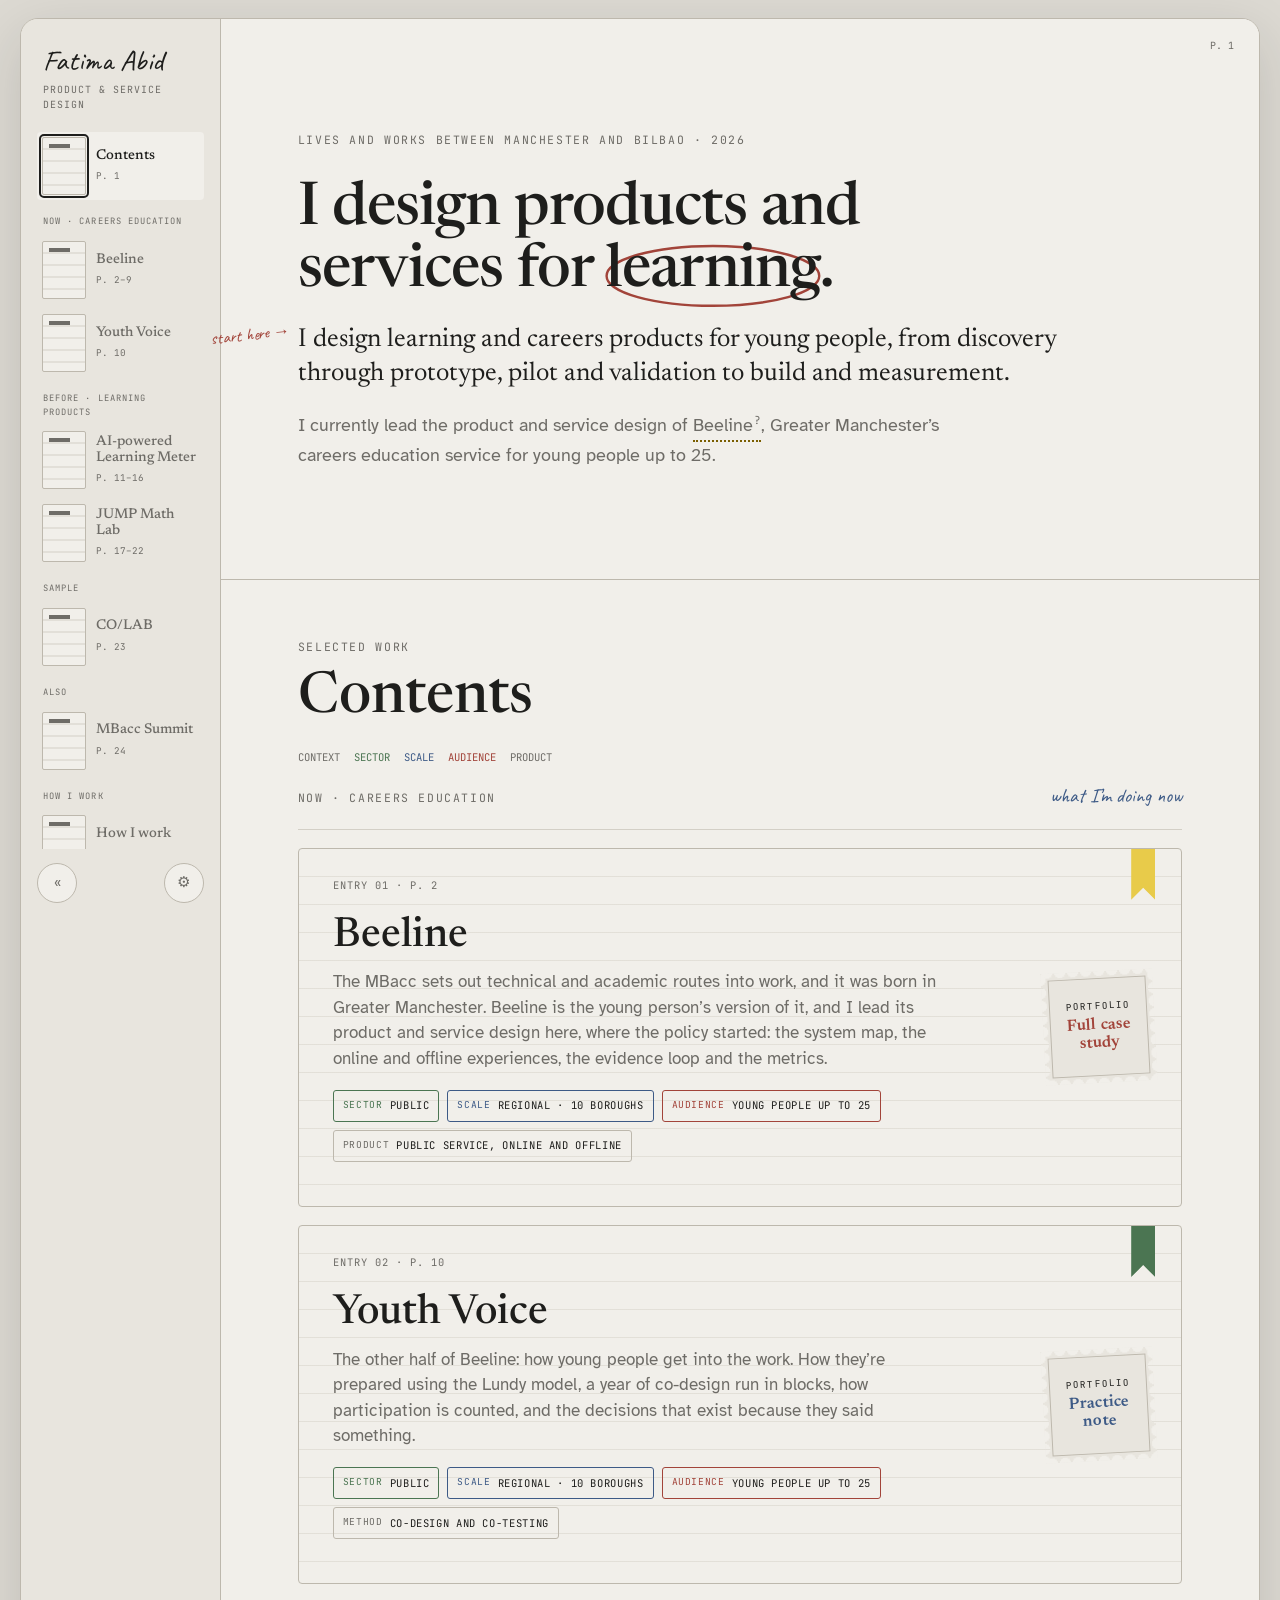
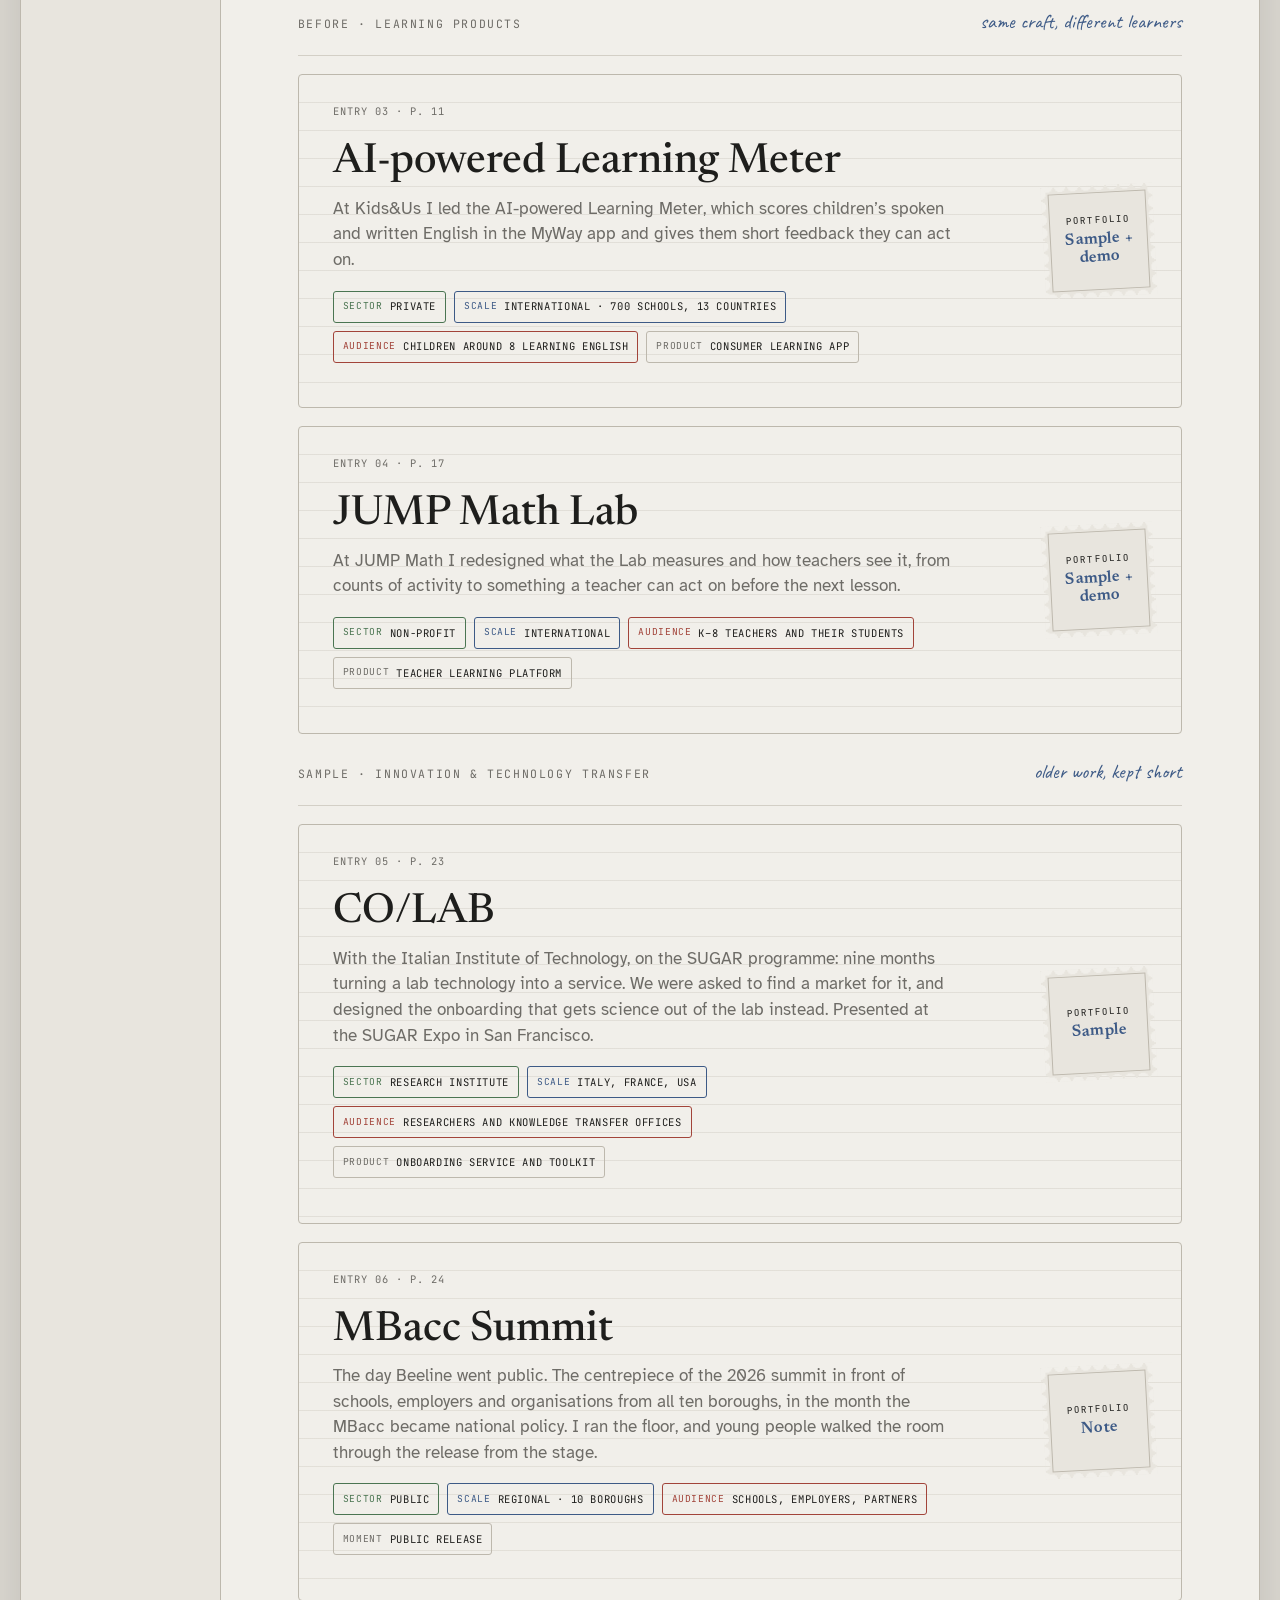
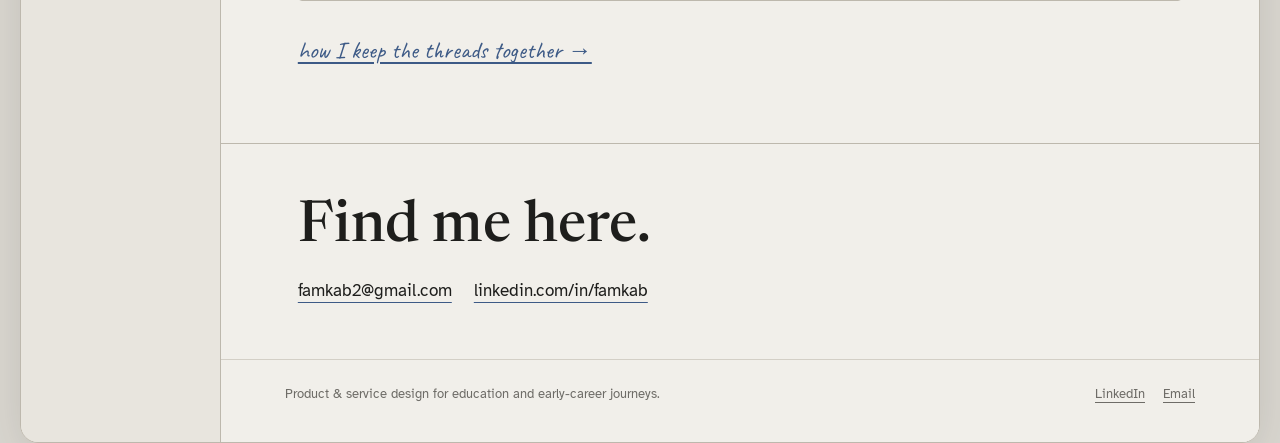
==== commit 89b80a51: "Update" ====
--- a/index.html
+++ b/index.html
@@ -4,6 +4,9 @@
 <meta name="viewport" content="width=device-width,initial-scale=1">
 <title>Fatima Abid — Product &amp; Service Designer</title>
 <meta name="description" content="Portfolio of Fatima Abid, designing education and early-career services from discovery to validated pilot.">
+<link rel="icon" href="./favicon.svg" type="image/svg+xml">
+<link rel="alternate icon" href="./favicon-32.png" sizes="32x32">
+<link rel="apple-touch-icon" href="./favicon-180.png">
 <link rel="preconnect" href="https://fonts.googleapis.com">
 <link rel="preconnect" href="https://fonts.gstatic.com" crossorigin>
 <link rel="stylesheet" href="https://fonts.googleapis.com/css2?family=Newsreader:ital,opsz,wght@0,6..72,400;0,6..72,500;0,6..72,600&family=Atkinson+Hyperlegible:ital,wght@0,400;0,700;1,400&family=Caveat:wght@500;700&family=JetBrains+Mono:wght@400;500&display=swap">
--- a/journal.css
+++ b/journal.css
@@ -124,6 +124,9 @@
 .sheet-pages a[aria-current="page"]{border-color:var(--ink);color:var(--ink)}
 .sheet-pages .thumb{width:28px;height:38px;background-size:auto 8px}
 .sheet-pages .thumb i{left:4px;top:4px;width:14px;height:3px}
+.sheet-pages .pcopy{min-width:0;display:grid;gap:3px}
+.sheet-pages .pcopy strong{font-family:var(--serif);font-size:.95rem;font-weight:500;line-height:1.2}
+.sheet-pages .pcopy small{font-family:var(--mono);font-size:.58rem;letter-spacing:.06em;text-transform:uppercase;color:var(--pencil)}
 .sheet-pages .grp{display:none}
 
 /* ============ the paper page ============ */
@@ -251,6 +254,7 @@
 .pstamp-full{--k:var(--red)}
 .pstamp-sample{--k:var(--blue)}
 .entry-stamp{position:absolute;right:26px;top:50%;transform:translateY(-50%) rotate(-3deg);z-index:2}
+@media (min-width:761px){ .journal-entry>div{padding-right:178px} }
 @media (max-width:760px){ .entry-stamp{position:static;transform:rotate(-2deg);margin-top:14px;justify-self:start} .pstamp{width:104px;height:104px} }
 
 /* ---------- figures with click to enlarge ---------- */
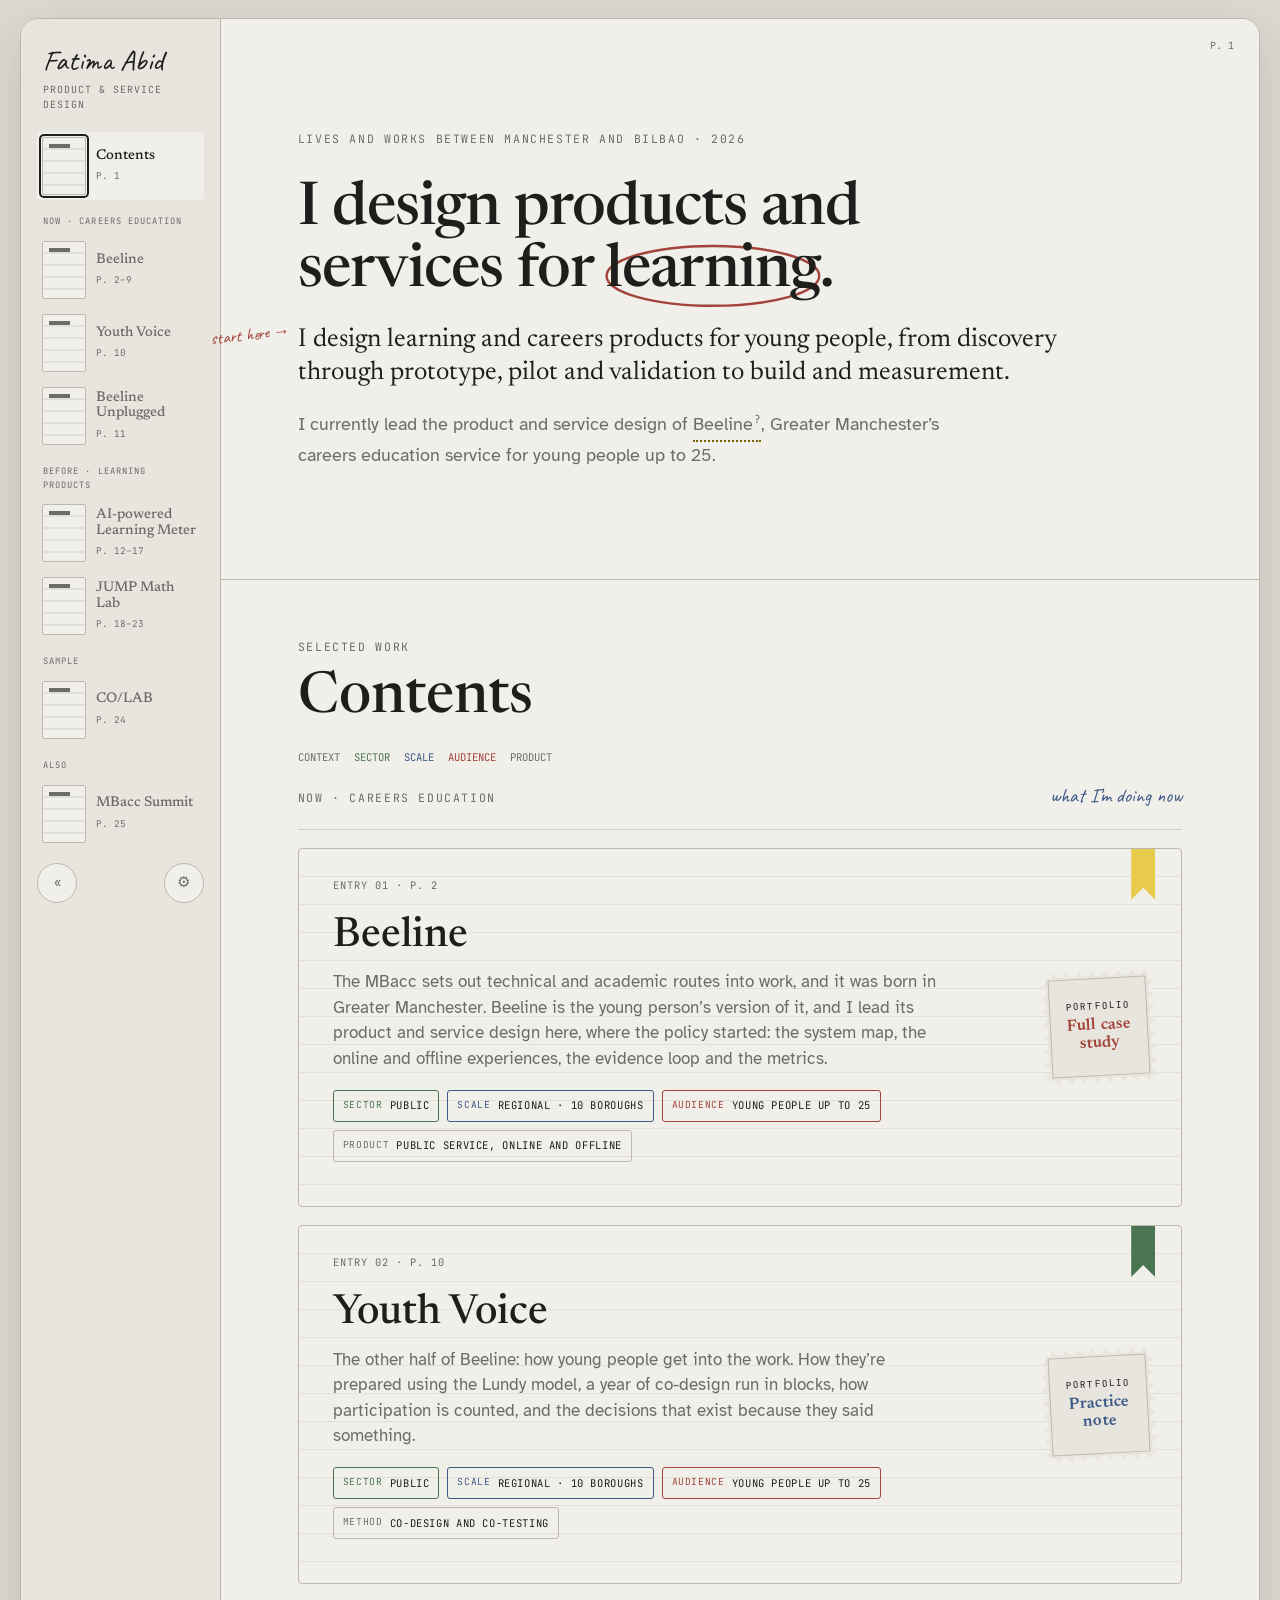
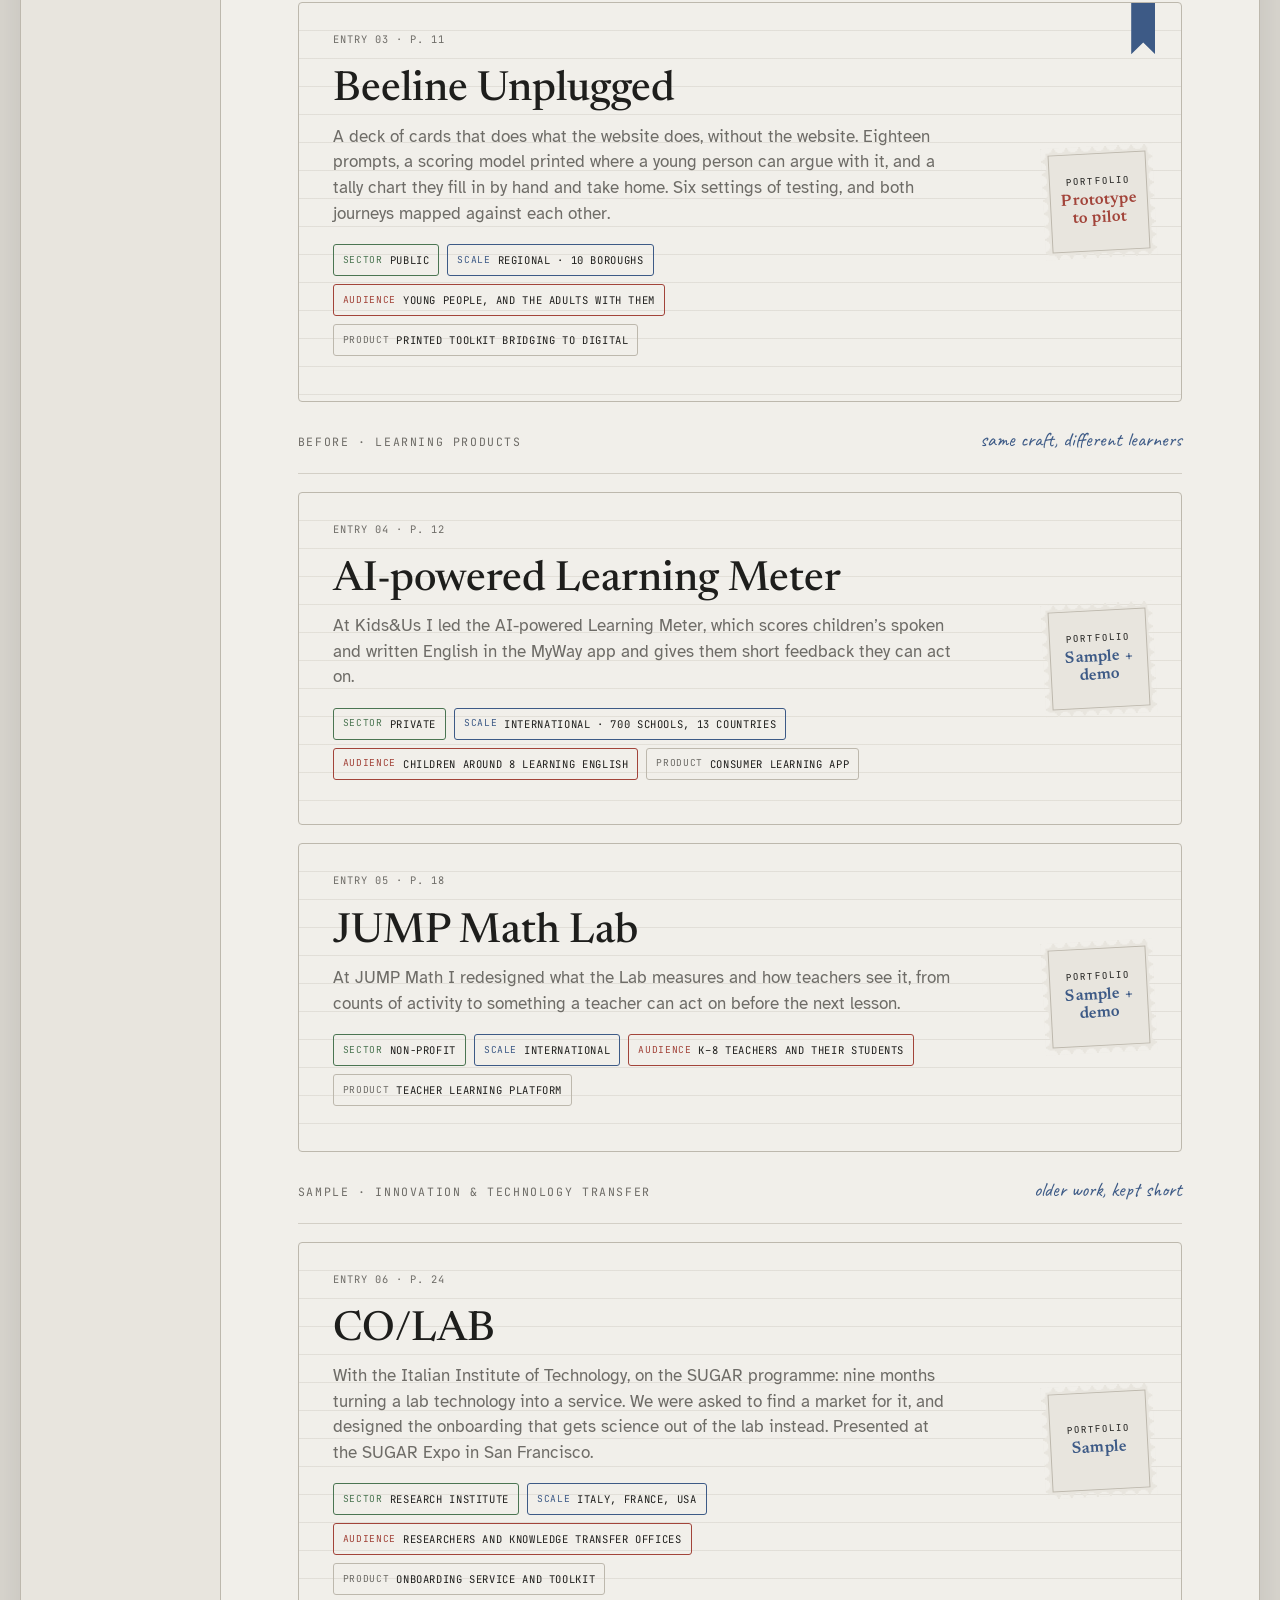
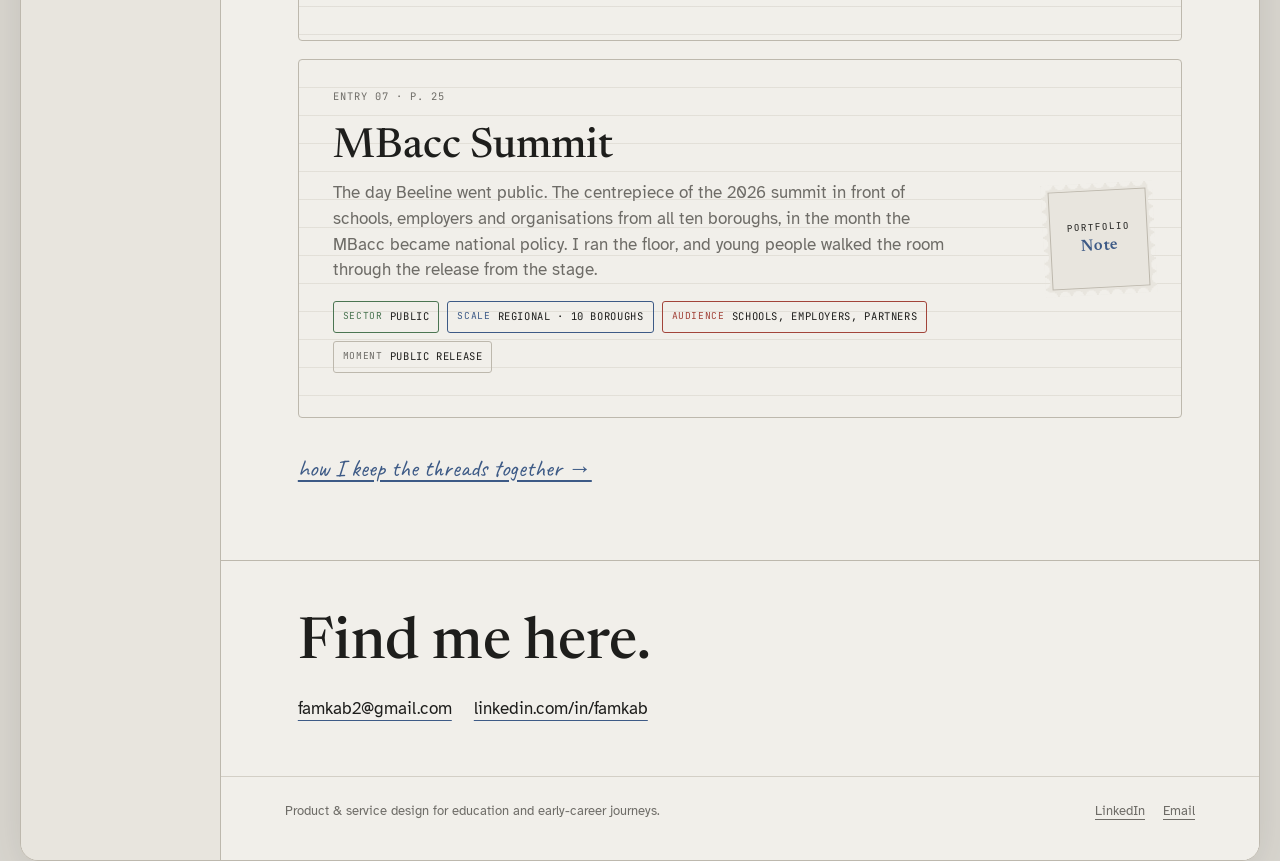
==== commit 573a925b: "Update, folder organisation" ====
--- a/index.html
+++ b/index.html
@@ -4,13 +4,13 @@
 <meta name="viewport" content="width=device-width,initial-scale=1">
 <title>Fatima Abid — Product &amp; Service Designer</title>
 <meta name="description" content="Portfolio of Fatima Abid, designing education and early-career services from discovery to validated pilot.">
-<link rel="icon" href="./favicon.svg" type="image/svg+xml">
-<link rel="alternate icon" href="./favicon-32.png" sizes="32x32">
-<link rel="apple-touch-icon" href="./favicon-180.png">
+<link rel="icon" href="assets/img/favicon.svg" type="image/svg+xml">
+<link rel="alternate icon" href="assets/img/favicon-32.png" sizes="32x32">
+<link rel="apple-touch-icon" href="assets/img/favicon-180.png">
 <link rel="preconnect" href="https://fonts.googleapis.com">
 <link rel="preconnect" href="https://fonts.gstatic.com" crossorigin>
 <link rel="stylesheet" href="https://fonts.googleapis.com/css2?family=Newsreader:ital,opsz,wght@0,6..72,400;0,6..72,500;0,6..72,600&family=Atkinson+Hyperlegible:ital,wght@0,400;0,700;1,400&family=Caveat:wght@500;700&family=JetBrains+Mono:wght@400;500&display=swap">
-<link rel="stylesheet" href="journal.css">
+<link rel="stylesheet" href="assets/journal.css">
 <style>
 main{padding:0}
 .home-hero{position:relative;min-height:560px;display:flex;flex-direction:column;justify-content:center;
@@ -120,11 +120,29 @@
         <span class="entry-stamp"><span class="pstamp pstamp-sample" aria-hidden="true">Portfolio<b>Practice note</b></span></span>
       </a>
 
+      <a class="journal-entry" href="discovery-game.html">
+        <span class="bookmark bk-blue" aria-hidden="true"></span>
+        <div>
+          <p class="entry-meta">Entry 03 · p. 11</p>
+          <h3>Beeline Unplugged</h3>
+          <p class="entry-description">A deck of cards that does what the website does, without the website. Eighteen
+            prompts, a scoring model printed where a young person can argue with it, and a tally chart they fill in by
+            hand and take home. Six settings of testing, and both journeys mapped against each other.</p>
+          <ul class="ctx-row" aria-label="Case study context">
+            <li class="stamp-ctx stamp-sector"><i>Sector</i>Public</li>
+            <li class="stamp-ctx stamp-scale"><i>Scale</i>Regional · 10 boroughs</li>
+            <li class="stamp-ctx stamp-audience"><i>Audience</i>Young people, and the adults with them</li>
+            <li class="stamp-ctx stamp-product"><i>Product</i>Printed toolkit bridging to digital</li>
+          </ul>
+        </div>
+        <span class="entry-stamp"><span class="pstamp pstamp-full" aria-hidden="true">Portfolio<b>Prototype to pilot</b></span></span>
+      </a>
+
       <div class="group-line" style="margin-top:8px"><p class="mono">Before · Learning products</p><p class="hand">same craft, different learners</p></div>
 
       <a class="journal-entry" href="learning-meter.html">
         <div>
-          <p class="entry-meta">Entry 03 · p. 11</p>
+          <p class="entry-meta">Entry 04 · p. 12</p>
           <h3>AI-powered Learning Meter</h3>
           <p class="entry-description">At Kids&amp;Us I led the AI-powered Learning Meter, which scores children’s
             spoken and written English in the MyWay app and gives them short feedback they can act on.</p>
@@ -140,7 +158,7 @@
 
       <a class="journal-entry" href="jump-math.html">
         <div>
-          <p class="entry-meta">Entry 04 · p. 17</p>
+          <p class="entry-meta">Entry 05 · p. 18</p>
           <h3>JUMP Math Lab</h3>
           <p class="entry-description">At JUMP Math I redesigned what the Lab measures and how teachers see it, from
             counts of activity to something a teacher can act on before the next lesson.</p>
@@ -158,7 +176,7 @@
 
       <a class="journal-entry" href="co-lab.html">
         <div>
-          <p class="entry-meta">Entry 05 · p. 23</p>
+          <p class="entry-meta">Entry 06 · p. 24</p>
           <h3>CO/LAB</h3>
           <p class="entry-description">With the Italian Institute of Technology, on the SUGAR programme: nine months
             turning a lab technology into a service. We were asked to find a market for it, and designed the onboarding
@@ -176,7 +194,7 @@
 
       <a class="journal-entry" href="mbacc-summit.html">
         <div>
-          <p class="entry-meta">Entry 06 · p. 24</p>
+          <p class="entry-meta">Entry 07 · p. 25</p>
           <h3>MBacc Summit</h3>
           <p class="entry-description">The day Beeline went public. The centrepiece of the 2026 summit in front of
             schools, employers and organisations from all ten boroughs, in the month the MBacc became national policy.
@@ -204,5 +222,5 @@
   </section>
 </main>
 </div>
-<script src="site.js"></script>
+<script src="assets/site.js"></script>
 </html>
--- a/assets/journal.css
+++ b/assets/journal.css
@@ -0,0 +1,278 @@
+/* ============ Fatima Abid · notebook portfolio · shared shell ============ */
+:root{
+  --desk:#DCD9D2; --paper:#F1EFEA; --paper-2:#E8E5DE; --ink:#1E1E1C; --pencil:#6E6C67; --rule:#D3CFC6; --rule-strong:#BDB8AD;
+  --blue:#3D5A86; --red:#A2443A; --green:#4B7552; --amber:#A15C00;
+  --hi:rgba(232,203,74,.55); --hi-solid:#E8CB4A; --hi-ink:#7A5E00;
+  --red-w:#EEDDD8; --green-w:#DDE6DC; --blue-w:#DDE2EA; --amber-w:#F0E4CF;
+  --scrim:rgba(30,30,28,.45);
+  --serif:"Newsreader",Georgia,serif; --body:"Atkinson Hyperlegible","Segoe UI",system-ui,sans-serif;
+  --hand:"Caveat","Segoe Print",cursive; --mono:"JetBrains Mono",ui-monospace,Menlo,monospace;
+  --rail:200px; --bar:56px;
+  --grain:radial-gradient(var(--rule-strong) 1.1px,transparent 1.1px);
+  --grain-size:28px 28px;
+}
+@media (prefers-color-scheme: dark){:root:not([data-theme="light"]){
+  --desk:#121314; --paper:#1D1F21; --paper-2:#25282B; --ink:#E6E3DC; --pencil:#A9A59C; --rule:#34373B; --rule-strong:#4D5156;
+  --blue:#8FA9D6; --red:#E6978B; --green:#9CC7A3; --amber:#E6B060;
+  --hi:rgba(232,203,74,.28); --hi-solid:#D9BC45; --hi-ink:#E8CB4A;
+  --red-w:#33282A; --green-w:#26302A; --blue-w:#262C37; --amber-w:#33291B;
+  --scrim:rgba(0,0,0,.6);
+}}
+:root[data-theme="dark"]{
+  --desk:#121314; --paper:#1D1F21; --paper-2:#25282B; --ink:#E6E3DC; --pencil:#A9A59C; --rule:#34373B; --rule-strong:#4D5156;
+  --blue:#8FA9D6; --red:#E6978B; --green:#9CC7A3; --amber:#E6B060;
+  --hi:rgba(232,203,74,.28); --hi-solid:#D9BC45; --hi-ink:#E8CB4A;
+  --red-w:#33282A; --green-w:#26302A; --blue-w:#262C37; --amber-w:#33291B;
+  --scrim:rgba(0,0,0,.6);
+}
+:root[data-ink="black"]{--blue:var(--ink);--red:var(--ink);--green:var(--ink);--amber:var(--ink);--hi-ink:var(--ink)}
+
+*{box-sizing:border-box}
+[hidden]{display:none!important}
+html{scroll-behavior:smooth}
+body{margin:0;background:var(--desk);color:var(--ink);font-family:var(--body);font-size:16.5px;line-height:1.55;
+  padding:18px 18px 0;-webkit-font-smoothing:antialiased}
+button{font:inherit;color:inherit}
+a{color:inherit}
+:focus-visible{outline:2.5px solid var(--blue);outline-offset:3px;border-radius:4px}
+h1,h2,h3,h4{font-family:var(--serif);font-weight:500;margin:0;text-wrap:balance}
+h1{font-size:clamp(34px,4.8vw,60px);line-height:1.03;letter-spacing:-.015em}
+h2{font-size:clamp(24px,2.8vw,32px);line-height:1.15}
+h3{font-size:20px;font-weight:600}
+p{margin:0 0 14px}
+.mono{font-family:var(--mono);font-size:11.5px;letter-spacing:.14em;text-transform:uppercase;color:var(--pencil)}
+.hand{font-family:var(--hand);font-size:22px;line-height:1.15;color:var(--blue)}
+.muted{color:var(--pencil)}
+.lede{font-size:18px;max-width:66ch;color:var(--pencil)}
+.hl,mark{background:linear-gradient(transparent 35%,var(--hi) 35% 88%,transparent 88%);color:inherit;padding-inline:2px}
+
+/* ============ the sheet on the desk ============ */
+.layout{margin:0 auto;display:grid;max-width:1240px;min-height:calc(100dvh - 36px);
+  grid-template-columns:var(--rail) minmax(0,1fr);border:1px solid var(--rule-strong);border-radius:18px;
+  background:linear-gradient(to right,var(--paper-2) 0 var(--rail),var(--paper) var(--rail));
+  box-shadow:0 18px 55px rgba(30,30,28,.14);overflow:hidden}
+.rail-col{min-width:0;min-height:100%;align-self:stretch;border-right:1px solid var(--rule-strong);background:var(--paper-2)}
+.rail-col>.rail{position:sticky;top:0;display:flex;height:100dvh;min-width:0;flex-direction:column;overflow:hidden;padding:26px 16px 16px}
+.rail-col .railtop{display:grid;gap:5px;padding:0 6px 20px;position:relative}
+.rail-col .railtop .brand{font-family:var(--hand);font-size:1.8rem;line-height:1.1;text-decoration:none;display:block}
+.rail-col .railtop small{font-family:var(--mono);font-size:.62rem;text-transform:uppercase;letter-spacing:.1em;color:var(--pencil)}
+.collapsebtn{border:1px solid var(--rule-strong);background:var(--paper);border-radius:999px;min-width:40px;min-height:40px;
+  cursor:pointer;color:var(--pencil);display:grid;place-items:center;font-size:13px;line-height:1}
+.collapsebtn:hover{border-color:var(--ink);color:var(--ink)}
+.rail-col .pages{display:grid;min-height:0;flex:1;gap:5px;overflow-y:auto;align-content:start}
+.rail-col .pages a{display:grid;min-height:68px;grid-template-columns:44px minmax(0,1fr);align-items:center;gap:10px;
+  border-radius:4px;padding:5px;color:var(--pencil);text-decoration:none}
+.rail-col .pages a:hover{background:rgba(241,239,234,.55);color:var(--ink)}
+.rail-col .pages a[aria-current="page"]{background:var(--paper);color:var(--ink)}
+.rail-col .pages a[aria-current="page"] .thumb{outline:2px solid var(--ink);outline-offset:1px}
+.thumb{position:relative;display:block;width:44px;height:58px;border:1px solid var(--rule-strong);border-radius:2px;
+  background:repeating-linear-gradient(to bottom,var(--paper) 0,var(--paper) 10px,var(--rule) 11px,var(--paper) 12px)}
+.thumb i{position:absolute;left:6px;top:6px;width:21px;height:4px;background:var(--pencil)}
+.rail-col .pcopy{min-width:0}
+.rail-col .pcopy strong{display:block;font-family:var(--serif);font-size:.88rem;font-weight:500;line-height:1.1}
+.rail-col .pcopy small{display:block;margin-top:5px;font-family:var(--mono);font-size:.58rem;text-transform:uppercase;color:var(--pencil)}
+.pshort{display:none}
+.rail-col .pages .grp{font-family:var(--mono);font-size:.55rem;letter-spacing:.12em;text-transform:uppercase;color:var(--pencil);padding:10px 6px 2px}
+.rail-col .rail-settings{display:flex;flex:none;justify-content:space-between;align-items:center;gap:8px;padding-top:14px}
+.setbtn{border:1px solid var(--rule-strong);background:var(--paper);border-radius:999px;min-width:40px;min-height:40px;
+  padding:0;cursor:pointer;font-size:15px;color:var(--pencil);display:inline-flex;align-items:center;justify-content:center;gap:8px}
+.setbtn span{display:none}
+.setbtn:hover{border-color:var(--ink);color:var(--ink)}
+
+/* collapsed rail */
+:root[data-rail="collapsed"]{--rail:64px}
+:root[data-rail="collapsed"] .rail-col>.rail{padding:22px 8px 14px;align-items:center}
+:root[data-rail="collapsed"] .railtop{padding:0 0 16px;justify-items:center;text-align:center}
+:root[data-rail="collapsed"] .railtop .brand{font-size:0}
+:root[data-rail="collapsed"] .railtop .brand::before{content:"FA";font-family:var(--hand);font-size:1.6rem}
+:root[data-rail="collapsed"] .railtop small{display:none}
+
+:root[data-rail="collapsed"] .pages{width:100%}
+:root[data-rail="collapsed"] .pages a{grid-template-columns:1fr;justify-items:center;min-height:52px;padding:8px 2px;gap:0}
+:root[data-rail="collapsed"] .thumb,:root[data-rail="collapsed"] .pcopy{display:none}
+:root[data-rail="collapsed"] .pshort{display:block;font-family:var(--mono);font-size:13px;color:var(--ink)}
+:root[data-rail="collapsed"] .pages .grp{font-size:0;padding:6px 0 4px}
+:root[data-rail="collapsed"] .pages .grp::before{content:"";display:block;border-top:1px solid var(--rule-strong);width:22px;margin:0 auto}
+:root[data-rail="collapsed"] .rail-settings{flex-direction:column;justify-content:center;gap:6px}
+:root[data-rail="collapsed"] .setbtn{padding:0;justify-content:center}
+:root[data-rail="collapsed"] .setbtn span{display:none}
+
+/* compact top bar */
+.topbar{display:none;position:sticky;z-index:45;top:env(safe-area-inset-top,0px);width:100%;height:var(--bar);
+  grid-template-columns:max-content minmax(0,1fr) 44px;align-items:center;gap:6px;
+  border-bottom:1px solid var(--rule-strong);background:var(--paper-2);padding:0 10px}
+.topbar .brand{font-family:var(--hand);font-size:1.45rem;text-decoration:none}
+.pagesbtn{min-width:0;max-width:100%;height:44px;justify-self:end;display:inline-flex;align-items:center;gap:6px;
+  overflow:hidden;padding-inline:8px;border:0;background:none;color:var(--pencil);cursor:pointer}
+.pagesbtn .pn{flex:none;font-family:var(--mono);font-size:.58rem;text-transform:uppercase}
+.pagesbtn .cur{min-width:0;overflow:hidden;color:var(--ink);font-family:var(--serif);font-size:.94rem;font-weight:500;
+  text-overflow:ellipsis;white-space:nowrap}
+
+/* popovers */
+.pop{position:absolute;z-index:70;background:var(--paper);border:1px solid var(--rule-strong);border-radius:8px;
+  box-shadow:0 20px 40px -24px rgba(0,0,0,.5);padding:12px;display:grid;gap:12px;min-width:220px}
+.pop h4{font-family:var(--mono);font-size:.6rem;letter-spacing:.12em;text-transform:uppercase;color:var(--pencil);font-weight:400}
+.pop .opts{display:flex;flex-wrap:wrap;gap:6px}
+.pop .opts button{border:1px solid transparent;background:none;border-radius:4px;padding:6px 10px;cursor:pointer;font-size:13.5px;color:var(--pencil)}
+.pop .opts button[aria-pressed="true"]{border-color:var(--ink);color:var(--ink)}
+.sheet-pages{position:fixed;left:8px;right:8px;top:calc(var(--bar) + 4px);z-index:65;background:var(--paper);
+  border:1px solid var(--rule-strong);border-radius:8px;box-shadow:0 20px 40px -28px rgba(0,0,0,.5);
+  max-height:70vh;overflow:auto;padding:10px;display:grid;gap:3px}
+.sheet-pages .ph{font-family:var(--mono);font-size:.6rem;letter-spacing:.12em;text-transform:uppercase;color:var(--pencil);padding:2px 6px 6px}
+.sheet-pages a{display:grid;min-height:52px;grid-template-columns:32px minmax(0,1fr);align-items:center;gap:11px;
+  border:1px solid transparent;border-radius:3px;padding:5px 8px;color:var(--pencil);text-decoration:none}
+.sheet-pages a[aria-current="page"]{border-color:var(--ink);color:var(--ink)}
+.sheet-pages .thumb{width:28px;height:38px;background-size:auto 8px}
+.sheet-pages .thumb i{left:4px;top:4px;width:14px;height:3px}
+.sheet-pages .pcopy{min-width:0;display:grid;gap:3px}
+.sheet-pages .pcopy strong{font-family:var(--serif);font-size:.95rem;font-weight:500;line-height:1.2}
+.sheet-pages .pcopy small{font-family:var(--mono);font-size:.58rem;letter-spacing:.06em;text-transform:uppercase;color:var(--pencil)}
+.sheet-pages .grp{display:none}
+
+/* ============ the paper page ============ */
+.paper{position:relative;min-width:0;background-color:var(--paper);background-image:var(--grain);background-size:var(--grain-size)}
+:root[data-paper="lined"]{--grain:linear-gradient(90deg,transparent 0 54px,rgba(162,68,58,.35) 55px,transparent 56px),repeating-linear-gradient(to bottom,transparent 0,transparent 27px,var(--rule) 28px);--grain-size:auto}
+:root[data-paper="grid"]{--grain:linear-gradient(var(--rule) 1px,transparent 1px),linear-gradient(90deg,var(--rule) 1px,transparent 1px);--grain-size:28px 28px}
+:root[data-paper="blank"]{--grain:none;--grain-size:auto}
+.page-number{position:absolute;z-index:20;right:25px;top:19px;font-family:var(--mono);font-size:.62rem;
+  text-transform:uppercase;color:var(--pencil)}
+main{padding:56px clamp(20px,5vw,72px) 70px;position:relative}
+.pagehead{display:grid;gap:14px;margin-bottom:34px;padding-bottom:26px;border-bottom:1px solid var(--rule)}
+.pagehead .kicker{display:flex;flex-wrap:wrap;gap:8px}
+.tagline,.stamp-ctx{font-family:var(--mono);font-size:.66rem;letter-spacing:.06em;text-transform:uppercase;color:var(--ink);
+  border:1.2px solid var(--rule-strong);border-radius:3px;padding:5px 9px;display:inline-flex;gap:7px;align-items:center;min-height:32px}
+.stamp-ctx i{font-style:normal;font-size:.6rem;color:var(--k,var(--pencil))}
+.stamp-sector{border-color:var(--green)}.stamp-sector i{color:var(--green)}
+.stamp-scale{border-color:var(--blue)}.stamp-scale i{color:var(--blue)}
+.stamp-audience{border-color:var(--red)}.stamp-audience i{color:var(--red)}
+.stamp-product{border-color:var(--rule-strong)}.stamp-product i{color:var(--pencil)}
+section{scroll-margin-top:calc(var(--bar) + 12px)}
+h2,h3,[id]{scroll-margin-top:calc(var(--bar) + 12px)}
+.sheet{background:var(--paper);border:1px solid var(--rule);border-radius:6px;padding:clamp(18px,2.6vw,28px);display:grid;gap:20px}
+.stack{display:grid;gap:26px}
+.journal-footer{display:flex;justify-content:space-between;gap:20px;border-top:1px solid var(--rule);
+  padding:24px clamp(20px,5vw,72px);color:var(--pencil);font-size:.82rem;background:var(--paper)}
+.journal-footer div{display:flex;gap:18px;flex-wrap:wrap}
+.journal-footer a{text-decoration:underline;text-underline-offset:4px}
+.nextcase{border-top:1px solid var(--rule);padding:30px 0 6px;margin-top:34px}
+.nextcase a{display:flex;min-height:44px;align-items:center;justify-content:space-between;gap:16px;
+  font-family:var(--serif);font-size:1.6rem;font-weight:500;text-decoration:none}
+.nextcase small{display:block;margin-bottom:4px;font-family:var(--mono);font-size:.62rem;font-weight:400;
+  text-transform:uppercase;letter-spacing:.14em;color:var(--pencil)}
+.nextcase .open{font-family:var(--hand);font-size:1.7rem;color:var(--blue)}
+
+/* tabs / subnav */
+.tabs{display:flex;gap:4px;flex-wrap:wrap;border-bottom:1px solid var(--rule-strong);margin-bottom:22px}
+.tabs button{border:0;background:none;padding:10px 14px 12px;cursor:pointer;font-size:14px;color:var(--pencil);
+  border-bottom:3px solid transparent;margin-bottom:-1px}
+.tabs button[aria-selected="true"]{color:var(--ink);border-bottom-color:var(--ink)}
+.subnav{display:flex;flex-wrap:wrap;gap:6px;margin:0 0 30px}
+.subnav a{text-decoration:none;font-size:14px;color:var(--pencil);border:1px solid var(--rule-strong);
+  border-radius:999px;padding:6px 13px;background:var(--paper)}
+.subnav a:hover{border-color:var(--ink);color:var(--ink)}
+.subnav a[aria-current="page"]{background:var(--ink);color:var(--paper);border-color:var(--ink)}
+
+/* glossary term */
+.term{border:0;background:none;padding:0 0 1px;cursor:help;font:inherit;color:inherit;border-bottom:2px dotted var(--hi-ink);position:relative}
+.term sup{font-family:var(--mono);font-size:.62em;color:var(--pencil);margin-left:1px}
+.termpop{position:absolute;z-index:80;max-width:280px;background:var(--paper);border:1px solid var(--rule-strong);
+  border-radius:8px;box-shadow:0 18px 34px -22px rgba(0,0,0,.55);padding:10px 12px;font-size:14px;line-height:1.4}
+.termpop b{display:block;font-family:var(--serif);font-size:16px;font-weight:600;margin-bottom:3px}
+
+/* shared small pieces */
+.legend{display:flex;flex-wrap:wrap;gap:8px 18px;font-size:13px;color:var(--pencil);align-items:center}
+.legend span{display:inline-flex;align-items:center;gap:7px}
+.note{background:var(--paper-2);border:1px solid var(--rule);border-radius:6px;padding:12px 14px;font-size:14.5px}
+.disclaimer{font-size:13px;line-height:1.6;color:var(--pencil);max-width:78ch;
+  border-top:1px solid var(--rule);padding:16px 0 0;margin:34px 0 0}
+.disclaimer b{font-weight:400;color:var(--ink)}
+
+.rolestrip{display:grid;gap:7px;margin:14px 0 0;max-width:80ch}
+.rolestrip>span{display:grid;grid-template-columns:74px minmax(0,1fr);gap:14px;align-items:start;
+  font-size:14.5px;line-height:1.55;color:var(--pencil)}
+.rolestrip b{font-family:var(--mono);font-size:10px;font-weight:400;letter-spacing:.07em;text-transform:uppercase;
+  color:var(--pencil);padding-top:4px}
+@media (max-width:560px){ .rolestrip>span{grid-template-columns:1fr;gap:2px} .rolestrip b{padding-top:0} }
+
+/* lifecycle strip */
+.life-wrap{display:grid;gap:10px;margin-top:8px}
+.life{display:grid;grid-template-columns:repeat(6,minmax(0,1fr));border:1px solid var(--rule-strong);border-radius:6px;
+  overflow:hidden;background:var(--paper);position:relative;margin-top:26px}
+.life .stage{padding:16px 16px 30px;display:grid;gap:9px;align-content:start;border-left:1px dashed var(--rule-strong);
+  position:relative;min-height:150px}
+.life .stage:first-child{border-left:0}
+.life .n{font-family:var(--mono);font-size:10.5px;color:var(--pencil);letter-spacing:.06em;text-transform:uppercase}
+.life b{font-family:var(--serif);font-size:18px;font-weight:600}
+.life ul{margin:0;padding:0;list-style:none;display:grid;gap:8px;font-size:13.5px;line-height:1.45}
+.life li{position:relative;padding-left:19px}
+.life li::before{content:"✓";position:absolute;left:0;top:0;color:var(--green);font-weight:700;line-height:1.45}
+.life li .term{text-align:left}
+.life .band{position:absolute;left:0;right:0;bottom:0;height:3px;background:var(--hi-solid);
+  padding:0;margin:0;border:0;border-radius:0;box-shadow:none}
+.life .trad{position:absolute;top:0;bottom:0;border-left:2px dashed var(--red);pointer-events:none}
+.life .trad span{position:absolute;top:-24px;left:-6px;font-family:var(--hand);font-size:18px;color:var(--red);
+  white-space:nowrap;transform:rotate(-2deg);background:var(--paper);padding:0 4px;line-height:1.1}
+
+@media (max-width:1023px){
+  body{padding:0}
+  .layout{grid-template-columns:minmax(0,1fr);min-height:100dvh;border:0;border-radius:0;background:var(--paper);box-shadow:none}
+  .rail-col{display:none}
+  .topbar{display:grid}
+  .page-number{display:none}
+  main{padding:26px 20px 56px}
+  .journal-footer{flex-direction:column;padding:22px 20px}
+}
+@media (max-width:760px){
+  .life{grid-template-columns:1fr}
+  .life .stage{border-left:0;border-top:1px dashed var(--rule-strong);min-height:0;
+    grid-template-columns:96px minmax(0,1fr);display:grid;align-items:start;gap:4px 12px}
+  .life .n{grid-column:1;grid-row:1}
+  .life b{grid-column:1;grid-row:2}
+  .life ul{grid-column:2;grid-row:1/3}
+  .life .band,.life .trad{display:none}
+  .life-break{border-top:2px dashed var(--red);font-family:var(--hand);color:var(--red);font-size:18px;padding-top:4px}
+}
+@media (min-width:761px){ .life-break{display:none} }
+@media print{ .rail-col,.topbar,.tabs{display:none} }
+
+/* ---------- postage-stamp labels ---------- */
+.pstamp{--r:5.4px;--s:13px;position:relative;display:grid;place-content:center;width:112px;height:112px;padding:12px 10px;background:var(--paper-2);
+  font-family:var(--mono);font-size:.58rem;letter-spacing:.12em;text-transform:uppercase;color:var(--ink);
+  line-height:1.15;text-align:center;
+  -webkit-mask:
+    radial-gradient(var(--r) at 50% 0,#0000 98%,#000) 0 0/var(--s) 100%,
+    radial-gradient(var(--r) at 50% 100%,#0000 98%,#000) 0 100%/var(--s) 100%,
+    radial-gradient(var(--r) at 0 50%,#0000 98%,#000) 0 0/100% var(--s),
+    radial-gradient(var(--r) at 100% 50%,#0000 98%,#000) 100% 0/100% var(--s);
+  -webkit-mask-composite:source-in;
+  mask:
+    radial-gradient(var(--r) at 50% 0,#0000 98%,#000) 0 0/var(--s) 100%,
+    radial-gradient(var(--r) at 50% 100%,#0000 98%,#000) 0 100%/var(--s) 100%,
+    radial-gradient(var(--r) at 0 50%,#0000 98%,#000) 0 0/100% var(--s),
+    radial-gradient(var(--r) at 100% 50%,#0000 98%,#000) 100% 0/100% var(--s);
+  mask-composite:intersect}
+.pstamp b{display:block;margin-top:5px;font-family:var(--serif);font-weight:600;font-size:1.02rem;line-height:1.1;letter-spacing:.01em;text-transform:none;color:var(--k,var(--ink))}
+.pstamp::after{content:"";position:absolute;inset:7px;border:1px solid var(--rule-strong);pointer-events:none}
+.pstamp-full{--k:var(--red)}
+.pstamp-sample{--k:var(--blue)}
+.entry-stamp{position:absolute;right:26px;top:50%;transform:translateY(-50%) rotate(-3deg);z-index:2}
+@media (min-width:761px){ .journal-entry>div{padding-right:178px} }
+@media (max-width:760px){ .entry-stamp{position:static;transform:rotate(-2deg);margin-top:14px;justify-self:start} .pstamp{width:104px;height:104px} }
+
+/* ---------- figures with click to enlarge ---------- */
+figure.fig{margin:22px 0 0;display:grid;gap:10px}
+figure.fig button{display:grid;place-items:center;width:100%;max-height:34rem;overflow:hidden;cursor:zoom-in;
+  border:1px solid var(--rule-strong);border-radius:6px;background:var(--paper-2);padding:14px;position:relative}
+figure.fig img{max-height:31rem;width:auto;max-width:100%;height:auto;object-fit:contain;
+  box-shadow:0 8px 24px -18px rgba(0,0,0,.5);background:var(--paper)}
+figure.fig .zoom{position:absolute;right:12px;top:12px;width:38px;height:38px;border-radius:999px;border:1px solid var(--rule-strong);
+  background:var(--paper);display:grid;place-items:center;font-size:15px;color:var(--pencil)}
+figure.fig figcaption{font-size:14px;color:var(--pencil);max-width:74ch}
+.lightbox{position:fixed;inset:0;z-index:100;background:var(--scrim);display:grid;grid-template-rows:auto minmax(0,1fr);
+  gap:10px;padding:18px clamp(14px,3vw,34px) 24px;backdrop-filter:blur(2px)}
+.lightbox .lb-bar{display:flex;justify-content:space-between;align-items:center;gap:16px;color:var(--paper)}
+.lightbox .lb-cap{font-family:var(--serif);font-size:18px}
+.lightbox button.lb-close{border:1px solid var(--paper);background:none;color:var(--paper);border-radius:999px;
+  min-width:44px;min-height:44px;padding:0 14px;cursor:pointer}
+.lightbox .lb-img{overflow:auto;display:grid;place-items:center;background:var(--paper);border-radius:8px;padding:10px}
+.lightbox img{max-width:100%;height:auto}
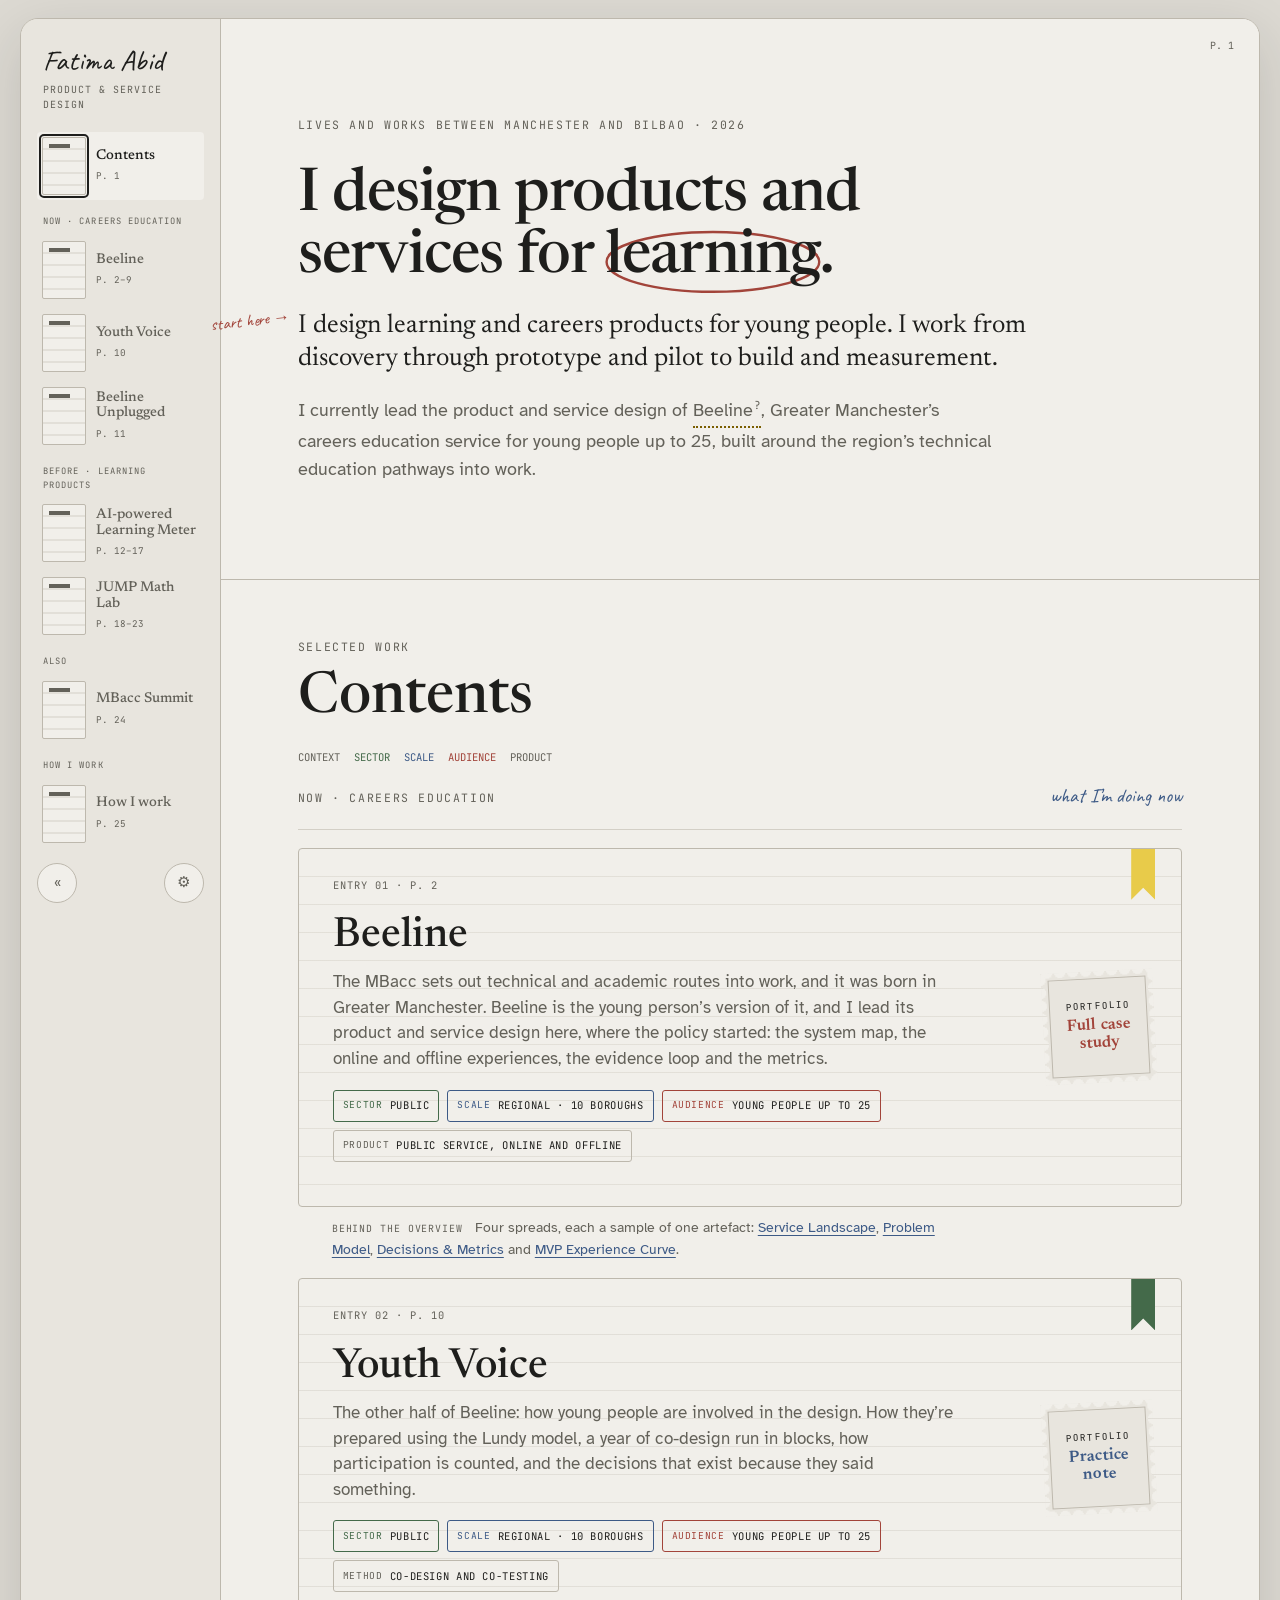
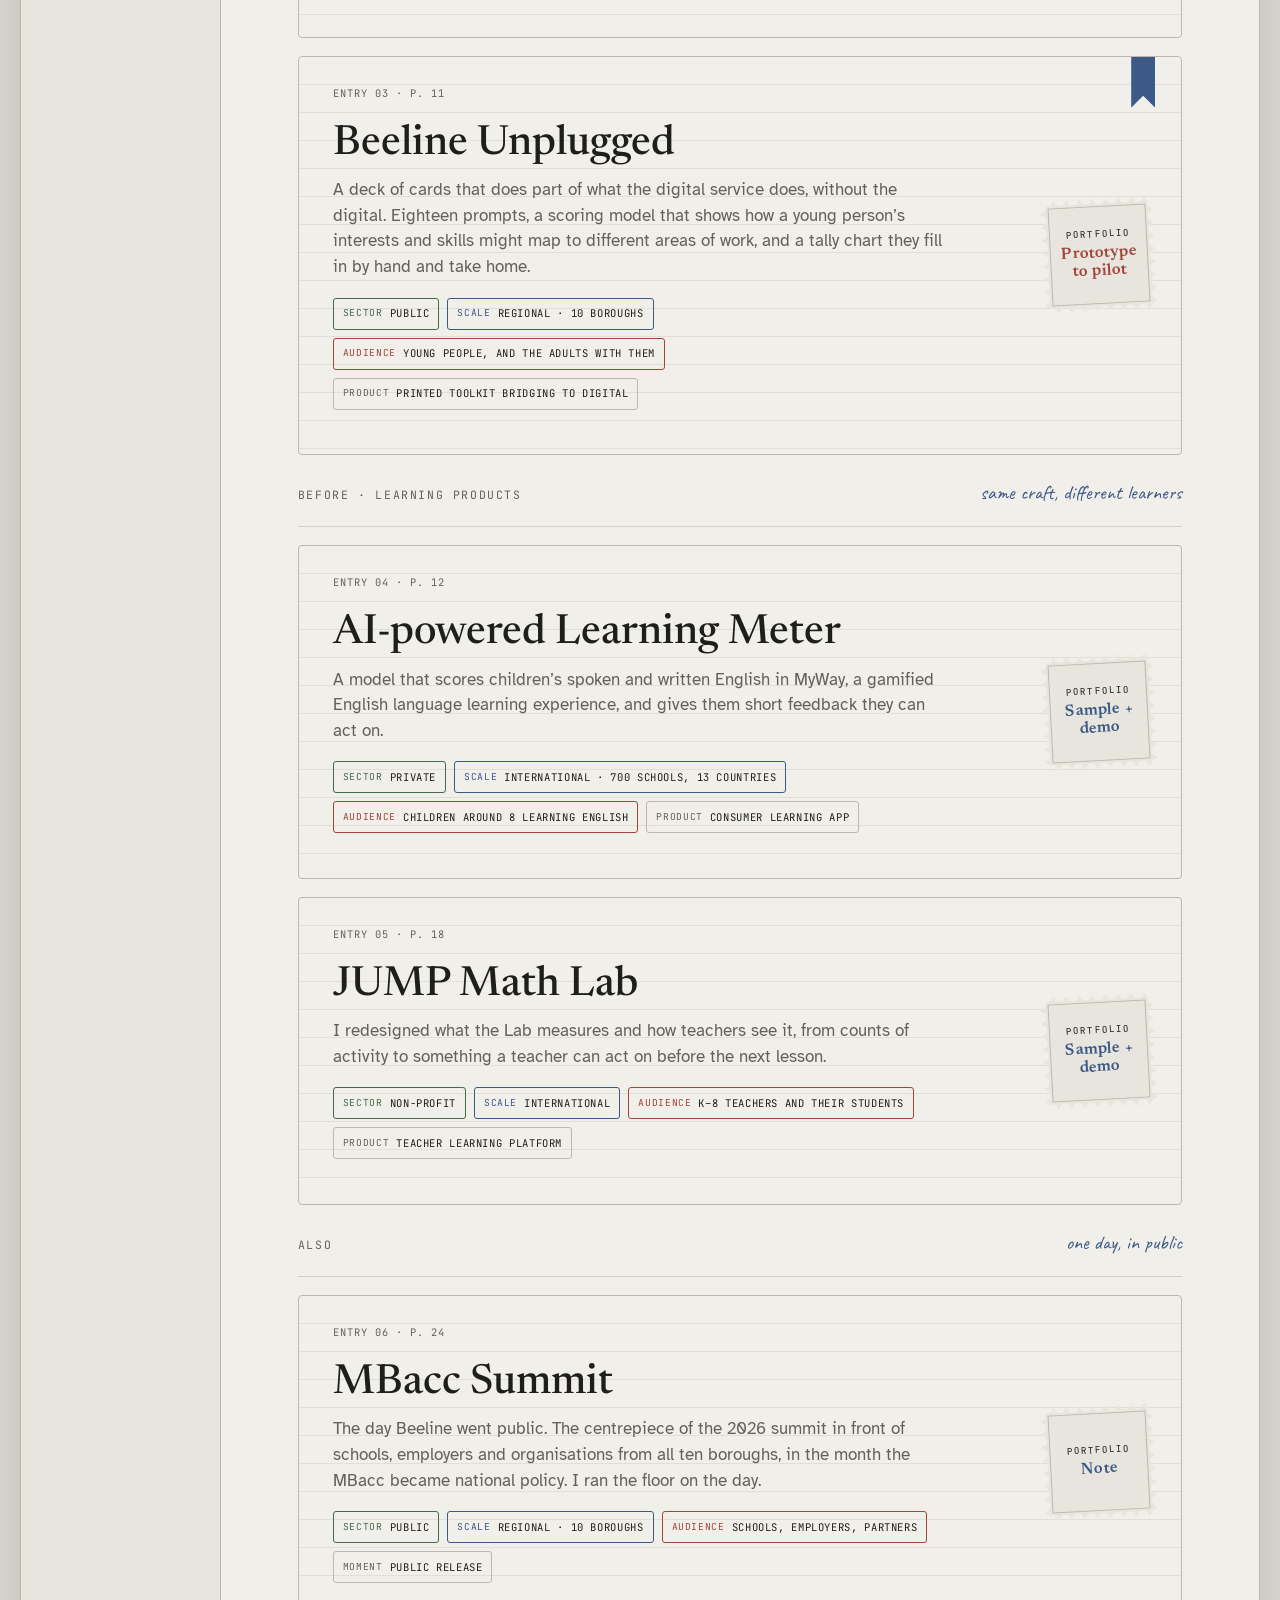
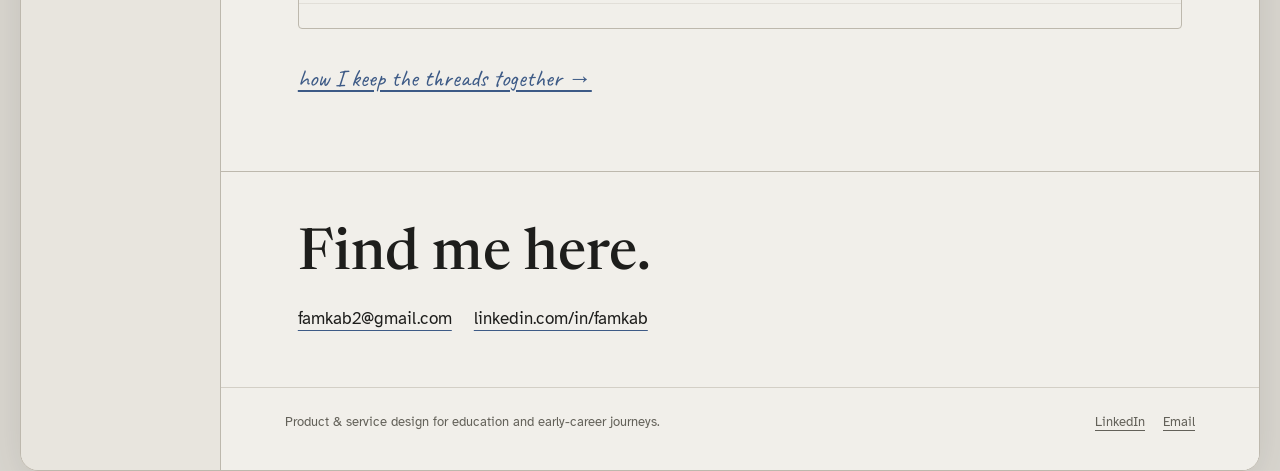
==== commit 21f14193: "Trim the portfolio and fix accessibility Beeline's four spreads become samples: Service Landscape ke" ====
--- a/index.html
+++ b/index.html
@@ -47,6 +47,11 @@
 .bookmark{position:absolute;right:26px;top:-1px;width:24px;height:52px;clip-path:polygon(0 0,100% 0,100% 100%,50% 77%,0 100%)}
 .bk-honey{background:var(--hi-solid)}.bk-blue{background:var(--blue)}.bk-green{background:var(--green)}
 .ctx-row{display:flex;flex-wrap:wrap;gap:8px;margin-top:18px;list-style:none;padding:0}
+.depth{margin:-8px 0 0;padding:0 34px;font-size:14px;color:var(--pencil);max-width:78ch}
+.depth span{font-family:var(--mono);font-size:.62rem;letter-spacing:.09em;text-transform:uppercase;
+  margin-right:8px;color:var(--pencil)}
+.depth a{color:var(--blue);text-decoration:underline;text-underline-offset:3px}
+@media (max-width:760px){ .depth{padding:0 20px} }
 .howlink{margin-top:28px;display:inline-flex;min-height:44px;align-items:center;font-family:var(--hand);
   font-size:1.5rem;color:var(--blue);text-decoration:underline;text-underline-offset:4px}
 .contact-note{display:grid;gap:22px;border-top:1px solid var(--rule-strong);padding:55px clamp(24px,6vw,78px)}
@@ -62,15 +67,17 @@
   }
 </style>
 
+<a class="skip" href="#main">Skip to the page</a>
 <div class="layout">
-<main>
+<main id="main" tabindex="-1">
   <section class="home-hero">
     <p class="mono">Lives and works between Manchester and Bilbao · 2026</p>
     <h1>I design products and services for <span class="circled">learning<svg viewBox="0 0 240 72" preserveAspectRatio="none" aria-hidden="true"><ellipse cx="120" cy="36" rx="113" ry="30"/></svg></span>.</h1>
     <p class="hero-line"><span class="margin-note" aria-hidden="true">start here →</span>I design learning and careers
-      products for young people, from discovery through prototype, pilot and validation to build and measurement.</p>
+      products for young people. I work from discovery through prototype and pilot to build and measurement.</p>
     <p class="hero-sub">I currently lead the product and service design of Beeline, Greater Manchester’s careers
-      education service for young people up to 25.</p>
+      education service for young people up to 25, built around the region’s technical education pathways into
+      work.</p>
   </section>
 
   <section aria-labelledby="contents-heading" class="contents-section">
@@ -100,6 +107,10 @@
         </div>
         <span class="entry-stamp"><span class="pstamp pstamp-full" aria-hidden="true">Portfolio<b>Full case study</b></span></span>
       </a>
+      <p class="depth"><span>Behind the overview</span> Four spreads, each a sample of one artefact:
+        <a href="beeline-landscape.html">Service Landscape</a>, <a href="beeline-problem.html">Problem Model</a>,
+        <a href="beeline-evidence.html">Decisions &amp; Metrics</a> and
+        <a href="beeline-showtells.html">MVP Experience Curve</a>.</p>
 
       
       <a class="journal-entry" href="youth-voice.html">
@@ -107,7 +118,7 @@
         <div>
           <p class="entry-meta">Entry 02 · p. 10</p>
           <h3>Youth Voice</h3>
-          <p class="entry-description">The other half of Beeline: how young people get into the work. How they’re
+          <p class="entry-description">The other half of Beeline: how young people are involved in the design. How they’re
             prepared using the Lundy model, a year of co-design run in blocks, how participation is counted, and the
             decisions that exist because they said something.</p>
           <ul class="ctx-row" aria-label="Case study context">
@@ -125,9 +136,9 @@
         <div>
           <p class="entry-meta">Entry 03 · p. 11</p>
           <h3>Beeline Unplugged</h3>
-          <p class="entry-description">A deck of cards that does what the website does, without the website. Eighteen
-            prompts, a scoring model printed where a young person can argue with it, and a tally chart they fill in by
-            hand and take home. Six settings of testing, and both journeys mapped against each other.</p>
+          <p class="entry-description">A deck of cards that does part of what the digital service does, without the digital.
+            Eighteen prompts, a scoring model that shows how a young person’s interests and skills might map to
+            different areas of work, and a tally chart they fill in by hand and take home.</p>
           <ul class="ctx-row" aria-label="Case study context">
             <li class="stamp-ctx stamp-sector"><i>Sector</i>Public</li>
             <li class="stamp-ctx stamp-scale"><i>Scale</i>Regional · 10 boroughs</li>
@@ -144,8 +155,8 @@
         <div>
           <p class="entry-meta">Entry 04 · p. 12</p>
           <h3>AI-powered Learning Meter</h3>
-          <p class="entry-description">At Kids&amp;Us I led the AI-powered Learning Meter, which scores children’s
-            spoken and written English in the MyWay app and gives them short feedback they can act on.</p>
+          <p class="entry-description">A model that scores children’s spoken and written English in MyWay, a gamified
+            English language learning experience, and gives them short feedback they can act on.</p>
           <ul class="ctx-row" aria-label="Case study context">
             <li class="stamp-ctx stamp-sector"><i>Sector</i>Private</li>
             <li class="stamp-ctx stamp-scale"><i>Scale</i>International · 700 schools, 13 countries</li>
@@ -160,8 +171,8 @@
         <div>
           <p class="entry-meta">Entry 05 · p. 18</p>
           <h3>JUMP Math Lab</h3>
-          <p class="entry-description">At JUMP Math I redesigned what the Lab measures and how teachers see it, from
-            counts of activity to something a teacher can act on before the next lesson.</p>
+          <p class="entry-description">I redesigned what the Lab measures and how teachers see it, from counts of activity
+            to something a teacher can act on before the next lesson.</p>
           <ul class="ctx-row" aria-label="Case study context">
             <li class="stamp-ctx stamp-sector"><i>Sector</i>Non-profit</li>
             <li class="stamp-ctx stamp-scale"><i>Scale</i>International</li>
@@ -172,33 +183,15 @@
         <span class="entry-stamp"><span class="pstamp pstamp-sample" aria-hidden="true">Portfolio<b>Sample + demo</b></span></span>
       </a>
 
-      <div class="group-line" style="margin-top:8px"><p class="mono">Sample · innovation &amp; technology transfer</p><p class="hand">older work, kept short</p></div>
-
-      <a class="journal-entry" href="co-lab.html">
+      <div class="group-line" style="margin-top:8px"><p class="mono">Also</p><p class="hand">one day, in public</p></div>
+
+      <a class="journal-entry" href="mbacc-summit.html">
         <div>
           <p class="entry-meta">Entry 06 · p. 24</p>
-          <h3>CO/LAB</h3>
-          <p class="entry-description">With the Italian Institute of Technology, on the SUGAR programme: nine months
-            turning a lab technology into a service. We were asked to find a market for it, and designed the onboarding
-            that gets science out of the lab instead. Presented at the SUGAR Expo in San Francisco.</p>
-          <ul class="ctx-row" aria-label="Case study context">
-            <li class="stamp-ctx stamp-sector"><i>Sector</i>Research institute</li>
-            <li class="stamp-ctx stamp-scale"><i>Scale</i>Italy, France, USA</li>
-            <li class="stamp-ctx stamp-audience"><i>Audience</i>Researchers and knowledge transfer offices</li>
-            <li class="stamp-ctx stamp-product"><i>Product</i>Onboarding service and toolkit</li>
-          </ul>
-        </div>
-        <span class="entry-stamp"><span class="pstamp pstamp-sample" aria-hidden="true">Portfolio<b>Sample</b></span></span>
-        
-      </a>
-
-      <a class="journal-entry" href="mbacc-summit.html">
-        <div>
-          <p class="entry-meta">Entry 07 · p. 25</p>
           <h3>MBacc Summit</h3>
           <p class="entry-description">The day Beeline went public. The centrepiece of the 2026 summit in front of
             schools, employers and organisations from all ten boroughs, in the month the MBacc became national policy.
-            I ran the floor, and young people walked the room through the release from the stage.</p>
+            I ran the floor on the day.</p>
           <ul class="ctx-row" aria-label="Case study context">
             <li class="stamp-ctx stamp-sector"><i>Sector</i>Public</li>
             <li class="stamp-ctx stamp-scale"><i>Scale</i>Regional · 10 boroughs</li>
--- a/assets/journal.css
+++ b/assets/journal.css
@@ -1,7 +1,7 @@
 /* ============ Fatima Abid · notebook portfolio · shared shell ============ */
 :root{
-  --desk:#DCD9D2; --paper:#F1EFEA; --paper-2:#E8E5DE; --ink:#1E1E1C; --pencil:#6E6C67; --rule:#D3CFC6; --rule-strong:#BDB8AD;
-  --blue:#3D5A86; --red:#A2443A; --green:#4B7552; --amber:#A15C00;
+  --desk:#DCD9D2; --paper:#F1EFEA; --paper-2:#E8E5DE; --ink:#1E1E1C; --pencil:#636159; --rule:#D3CFC6; --rule-strong:#BDB8AD;
+  --blue:#3D5A86; --red:#A2443A; --green:#446A4A; --amber:#935300;
   --hi:rgba(232,203,74,.55); --hi-solid:#E8CB4A; --hi-ink:#7A5E00;
   --red-w:#EEDDD8; --green-w:#DDE6DC; --blue-w:#DDE2EA; --amber-w:#F0E4CF;
   --scrim:rgba(30,30,28,.45);
@@ -35,6 +35,17 @@
 button{font:inherit;color:inherit}
 a{color:inherit}
 :focus-visible{outline:2.5px solid var(--blue);outline-offset:3px;border-radius:4px}
+/* focus: SVG hotspots and buttons that reset their own styles */
+svg [tabindex]:focus,svg [tabindex]:focus-visible{outline:2.5px solid var(--blue);outline-offset:2px}
+svg [tabindex]:focus circle,svg [tabindex]:focus rect,svg [tabindex]:focus path{stroke:var(--blue);stroke-width:3}
+button:focus-visible{outline:2.5px solid var(--blue);outline-offset:3px;border-radius:4px}
+
+/* skip link */
+.skip{position:absolute;left:8px;top:-52px;z-index:200;background:var(--ink);color:var(--paper);
+  padding:10px 16px;border-radius:6px;font-family:var(--body);font-size:15px;text-decoration:none;
+  transition:top .12s ease}
+.skip:focus{top:8px}
+
 h1,h2,h3,h4{font-family:var(--serif);font-weight:500;margin:0;text-wrap:balance}
 h1{font-size:clamp(34px,4.8vw,60px);line-height:1.03;letter-spacing:-.015em}
 h2{font-size:clamp(24px,2.8vw,32px);line-height:1.15}
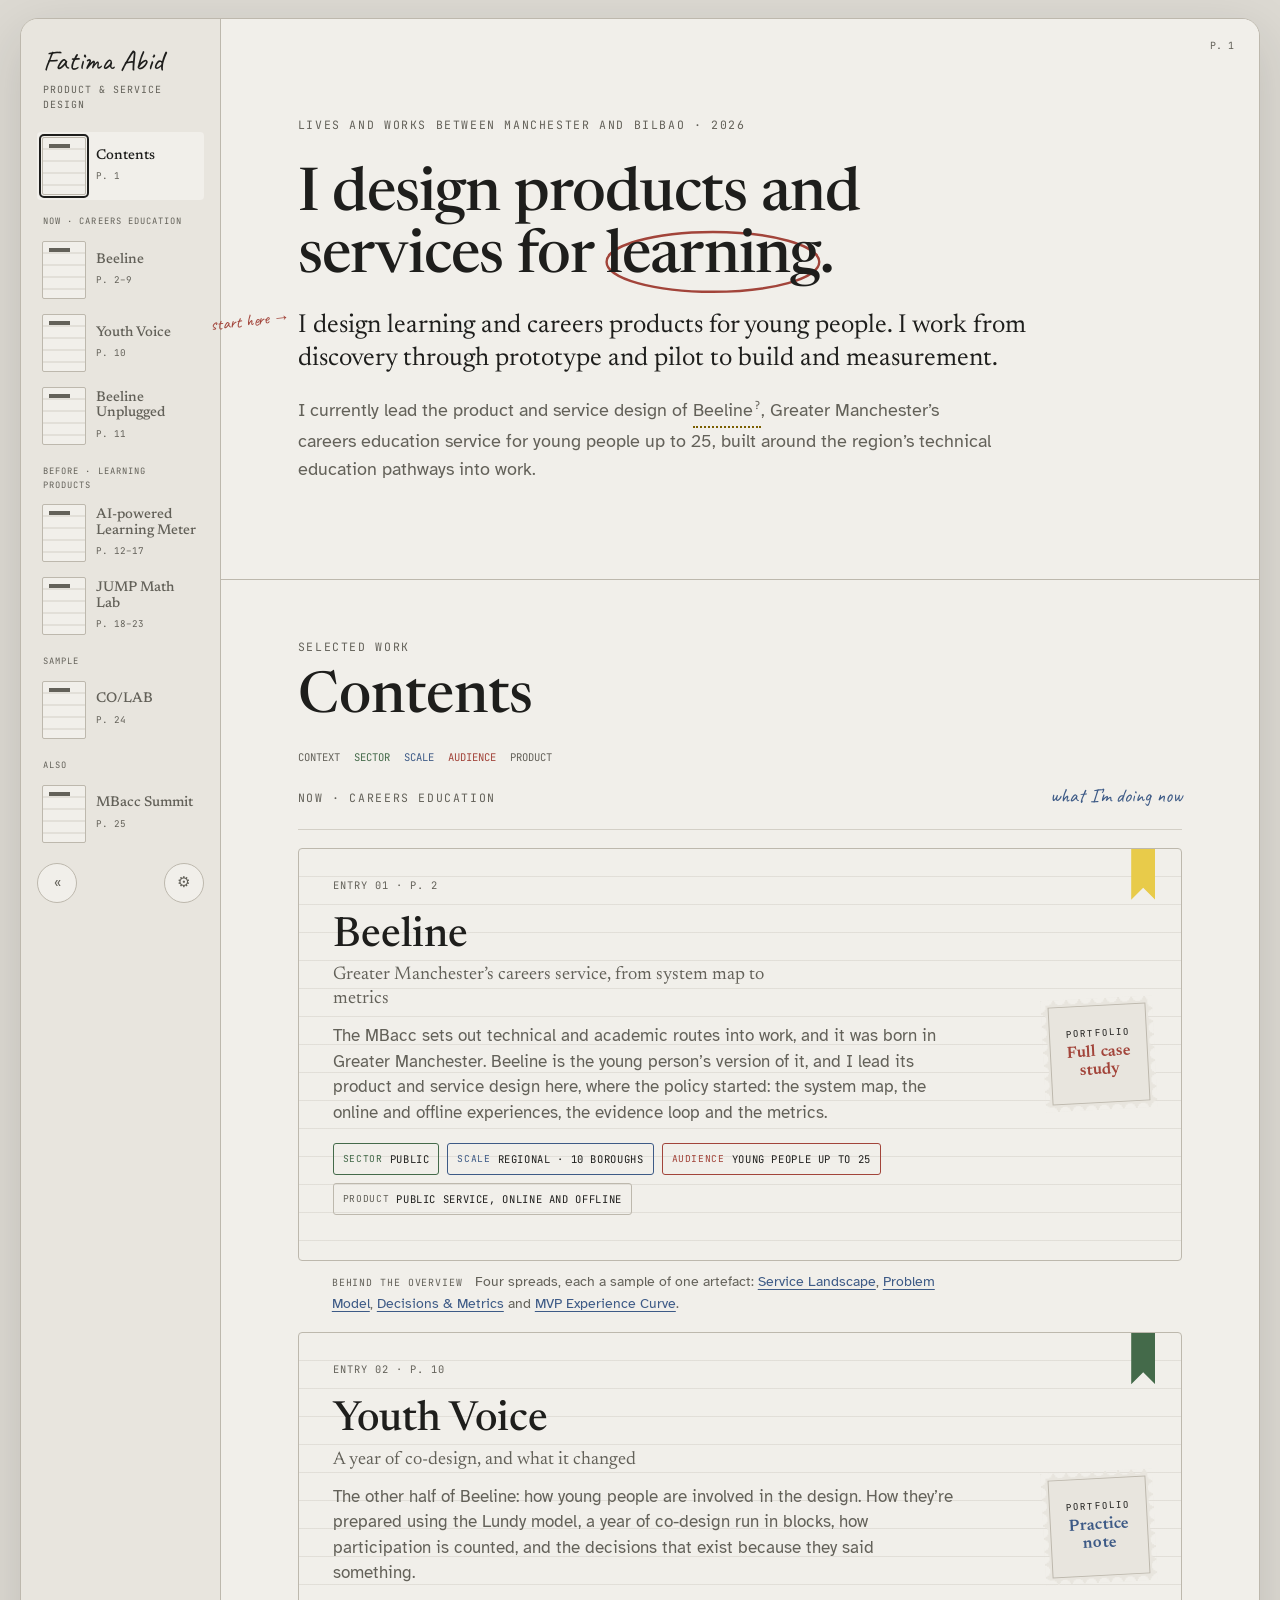
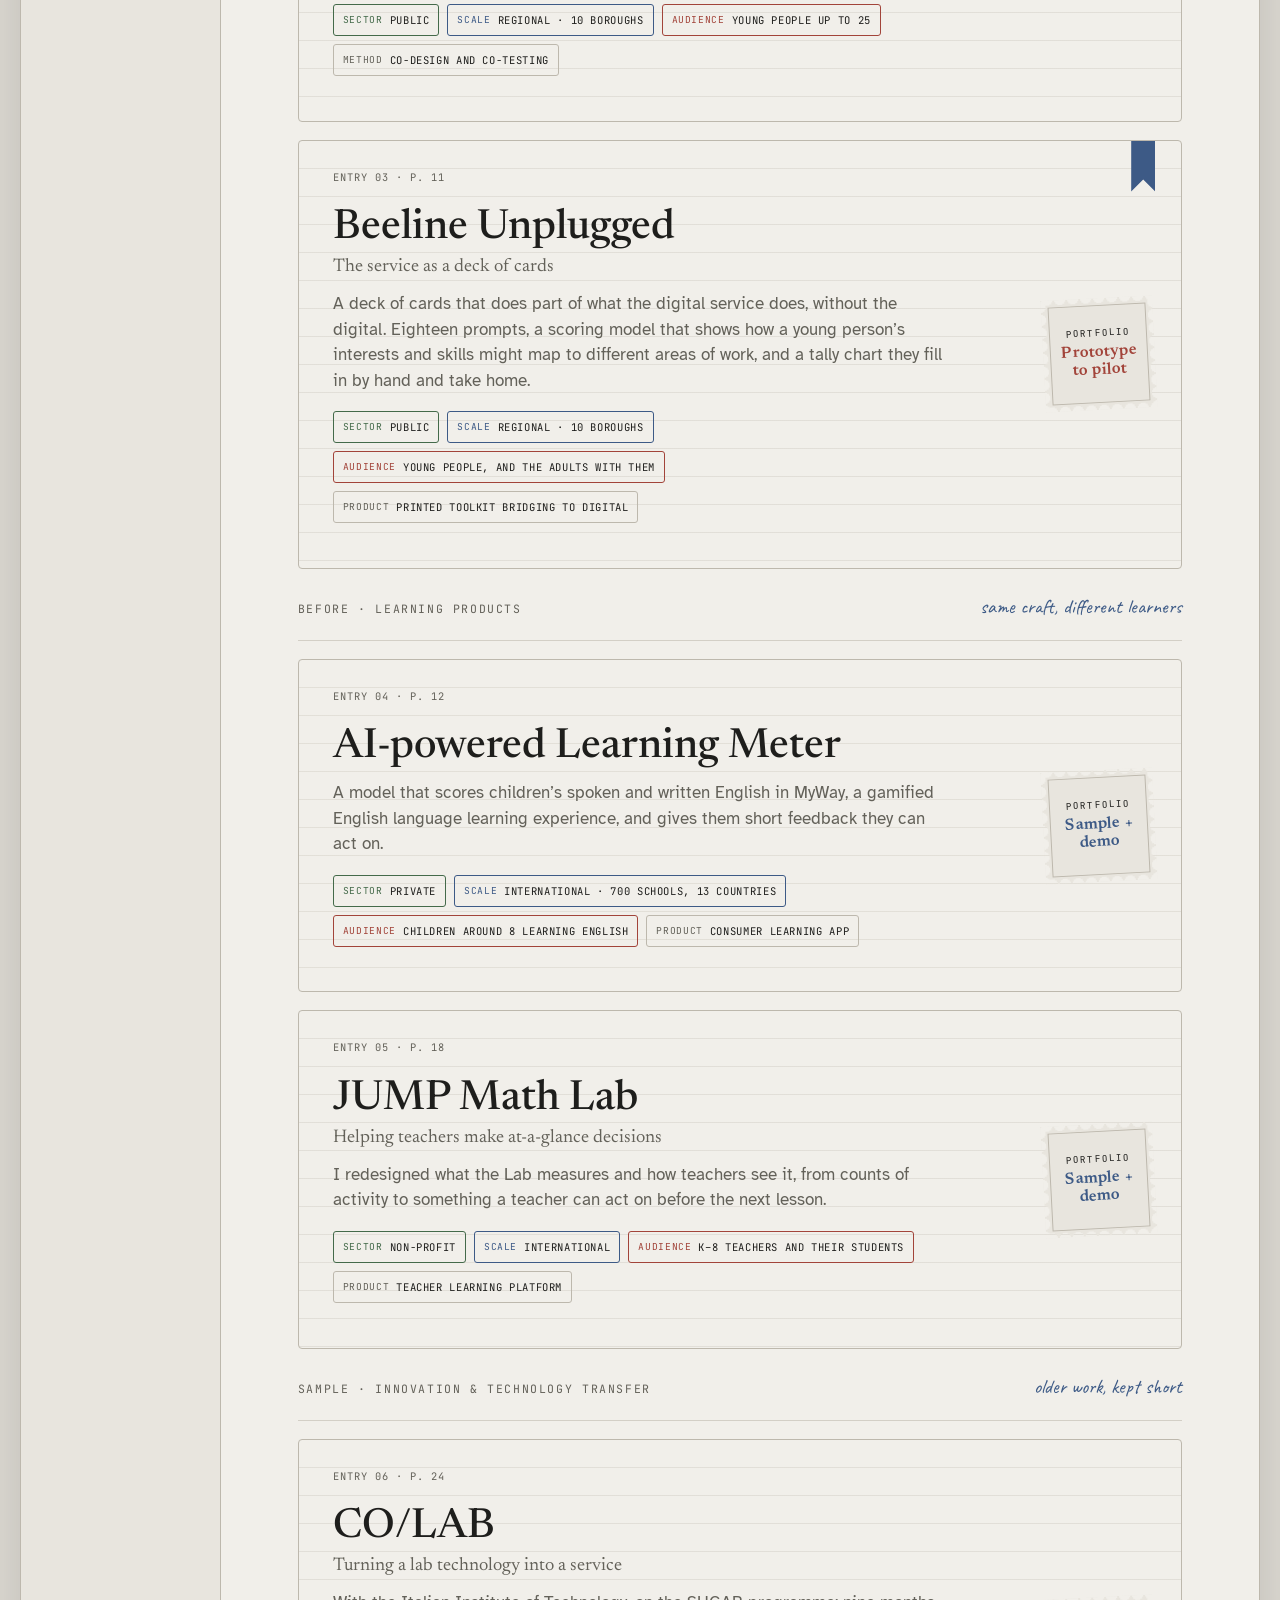
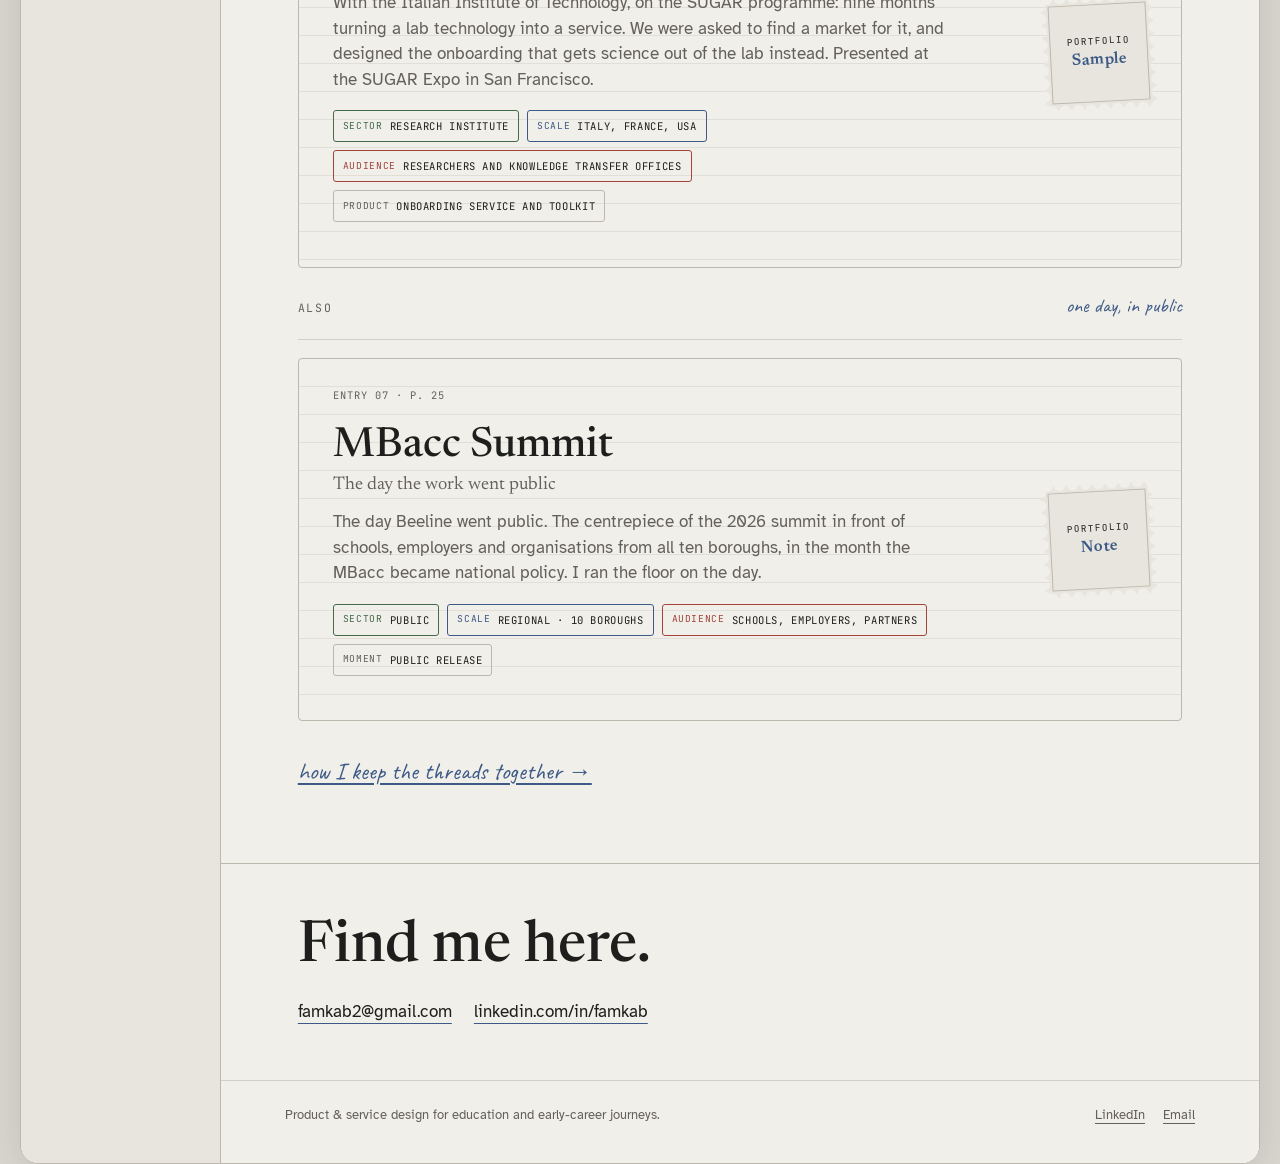
==== commit 88e351e4: "Update" ====
--- a/index.html
+++ b/index.html
@@ -43,6 +43,7 @@
 .journal-entry h3{max-width:760px;margin:22px 0 0;font-family:var(--serif);font-weight:500;
   font-size:clamp(1.8rem,4vw,2.6rem);line-height:1.02}
 .entry-meta{font-family:var(--mono);font-size:.65rem;letter-spacing:.1em;text-transform:uppercase;color:var(--pencil);margin:0}
+.entry-sub{margin:6px 0 0;font-family:var(--serif);font-size:1.15rem;line-height:1.3;color:var(--pencil);max-width:44ch}
 .entry-description{max-width:620px;margin-top:12px;color:var(--pencil)}
 .bookmark{position:absolute;right:26px;top:-1px;width:24px;height:52px;clip-path:polygon(0 0,100% 0,100% 100%,50% 77%,0 100%)}
 .bk-honey{background:var(--hi-solid)}.bk-blue{background:var(--blue)}.bk-green{background:var(--green)}
@@ -94,6 +95,7 @@
         <div>
           <p class="entry-meta">Entry 01 · p. 2</p>
           <h3>Beeline</h3>
+          <p class="entry-sub">Greater Manchester’s careers service, from system map to metrics</p>
           <p class="entry-description">The MBacc sets out technical and academic routes into work, and it was born in
             Greater Manchester. Beeline is the young person’s version of it, and I lead its product and service design
             here, where the policy started: the system map, the online and offline experiences, the evidence loop and
@@ -118,6 +120,7 @@
         <div>
           <p class="entry-meta">Entry 02 · p. 10</p>
           <h3>Youth Voice</h3>
+          <p class="entry-sub">A year of co-design, and what it changed</p>
           <p class="entry-description">The other half of Beeline: how young people are involved in the design. How they’re
             prepared using the Lundy model, a year of co-design run in blocks, how participation is counted, and the
             decisions that exist because they said something.</p>
@@ -136,6 +139,7 @@
         <div>
           <p class="entry-meta">Entry 03 · p. 11</p>
           <h3>Beeline Unplugged</h3>
+          <p class="entry-sub">The service as a deck of cards</p>
           <p class="entry-description">A deck of cards that does part of what the digital service does, without the digital.
             Eighteen prompts, a scoring model that shows how a young person’s interests and skills might map to
             different areas of work, and a tally chart they fill in by hand and take home.</p>
@@ -171,6 +175,7 @@
         <div>
           <p class="entry-meta">Entry 05 · p. 18</p>
           <h3>JUMP Math Lab</h3>
+          <p class="entry-sub">Helping teachers make at-a-glance decisions</p>
           <p class="entry-description">I redesigned what the Lab measures and how teachers see it, from counts of activity
             to something a teacher can act on before the next lesson.</p>
           <ul class="ctx-row" aria-label="Case study context">
@@ -183,12 +188,33 @@
         <span class="entry-stamp"><span class="pstamp pstamp-sample" aria-hidden="true">Portfolio<b>Sample + demo</b></span></span>
       </a>
 
+      <div class="group-line" style="margin-top:8px"><p class="mono">Sample · innovation &amp; technology transfer</p><p class="hand">older work, kept short</p></div>
+
+      <a class="journal-entry" href="co-lab.html">
+        <div>
+          <p class="entry-meta">Entry 06 · p. 24</p>
+          <h3>CO/LAB</h3>
+          <p class="entry-sub">Turning a lab technology into a service</p>
+          <p class="entry-description">With the Italian Institute of Technology, on the SUGAR programme: nine months
+            turning a lab technology into a service. We were asked to find a market for it, and designed the onboarding
+            that gets science out of the lab instead. Presented at the SUGAR Expo in San Francisco.</p>
+          <ul class="ctx-row" aria-label="Case study context">
+            <li class="stamp-ctx stamp-sector"><i>Sector</i>Research institute</li>
+            <li class="stamp-ctx stamp-scale"><i>Scale</i>Italy, France, USA</li>
+            <li class="stamp-ctx stamp-audience"><i>Audience</i>Researchers and knowledge transfer offices</li>
+            <li class="stamp-ctx stamp-product"><i>Product</i>Onboarding service and toolkit</li>
+          </ul>
+        </div>
+        <span class="entry-stamp"><span class="pstamp pstamp-sample" aria-hidden="true">Portfolio<b>Sample</b></span></span>
+      </a>
+
       <div class="group-line" style="margin-top:8px"><p class="mono">Also</p><p class="hand">one day, in public</p></div>
 
       <a class="journal-entry" href="mbacc-summit.html">
         <div>
-          <p class="entry-meta">Entry 06 · p. 24</p>
+          <p class="entry-meta">Entry 07 · p. 25</p>
           <h3>MBacc Summit</h3>
+          <p class="entry-sub">The day the work went public</p>
           <p class="entry-description">The day Beeline went public. The centrepiece of the 2026 summit in front of
             schools, employers and organisations from all ten boroughs, in the month the MBacc became national policy.
             I ran the floor on the day.</p>
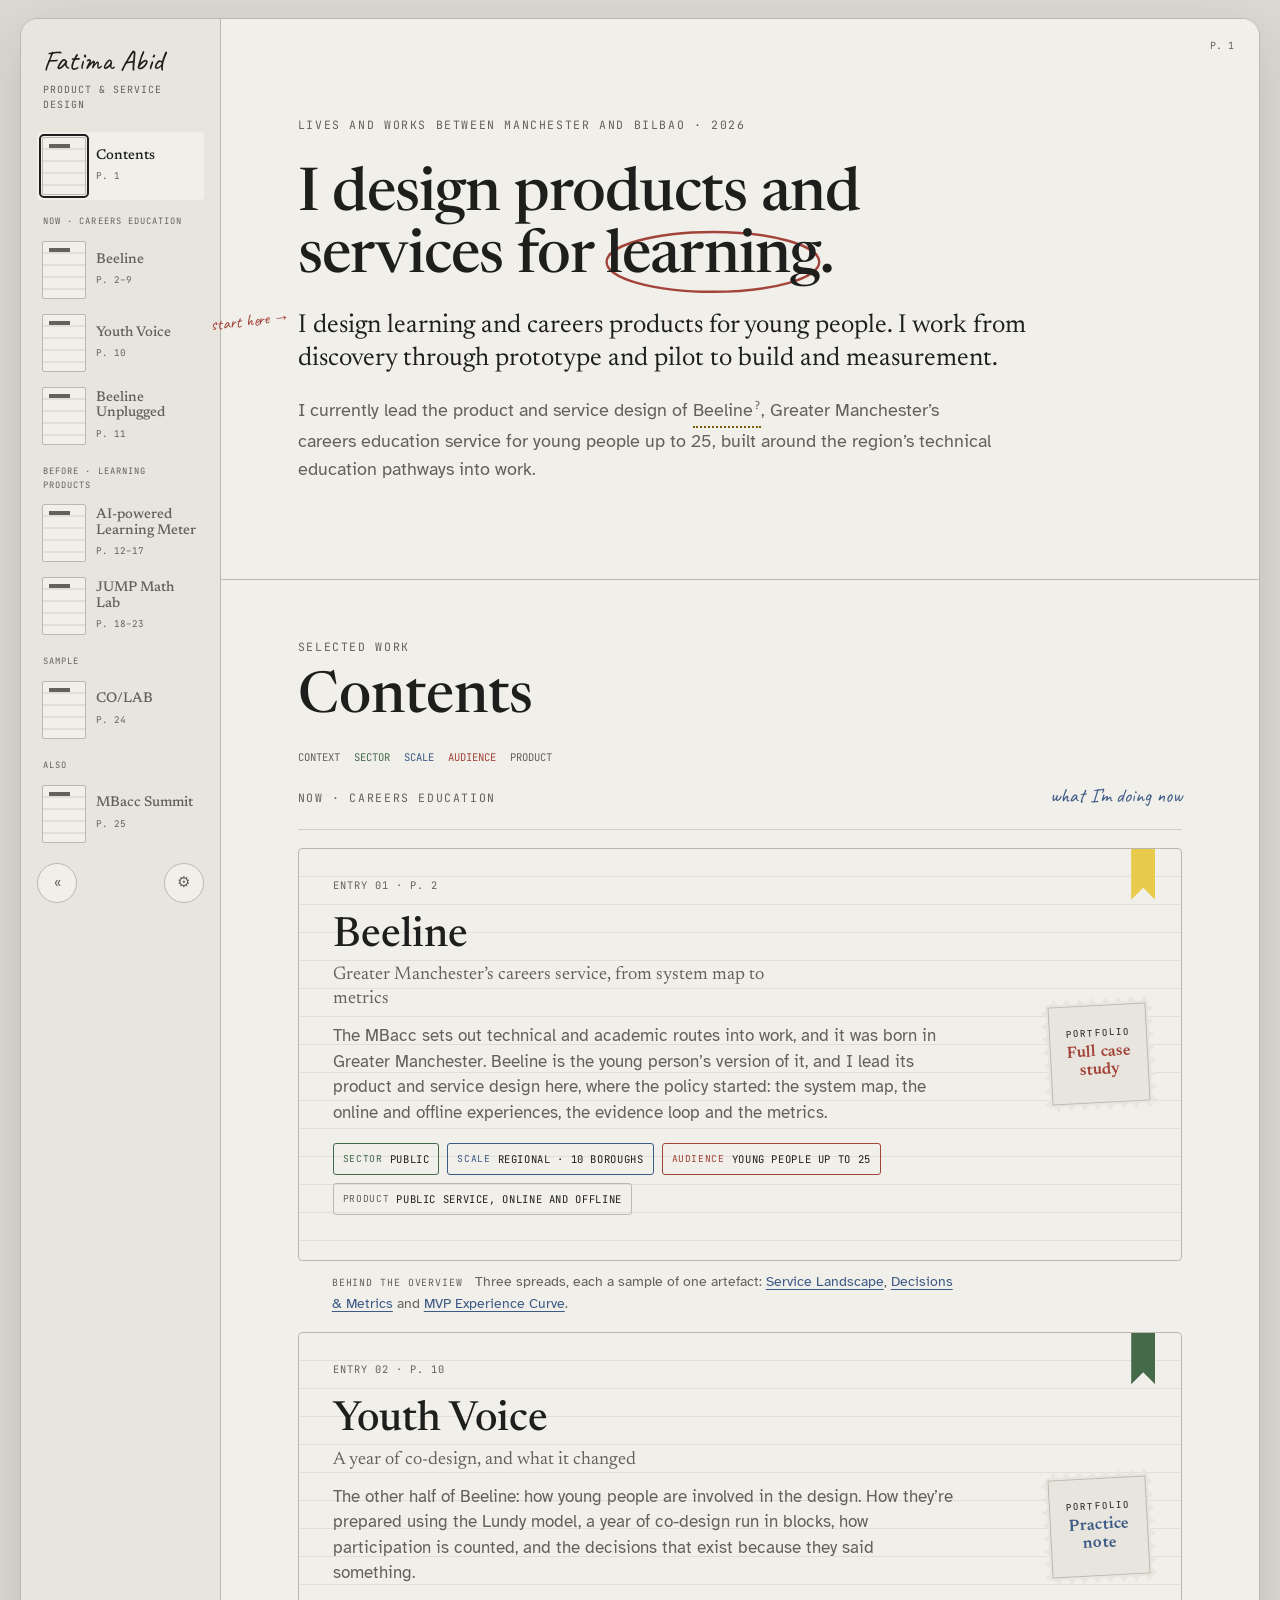
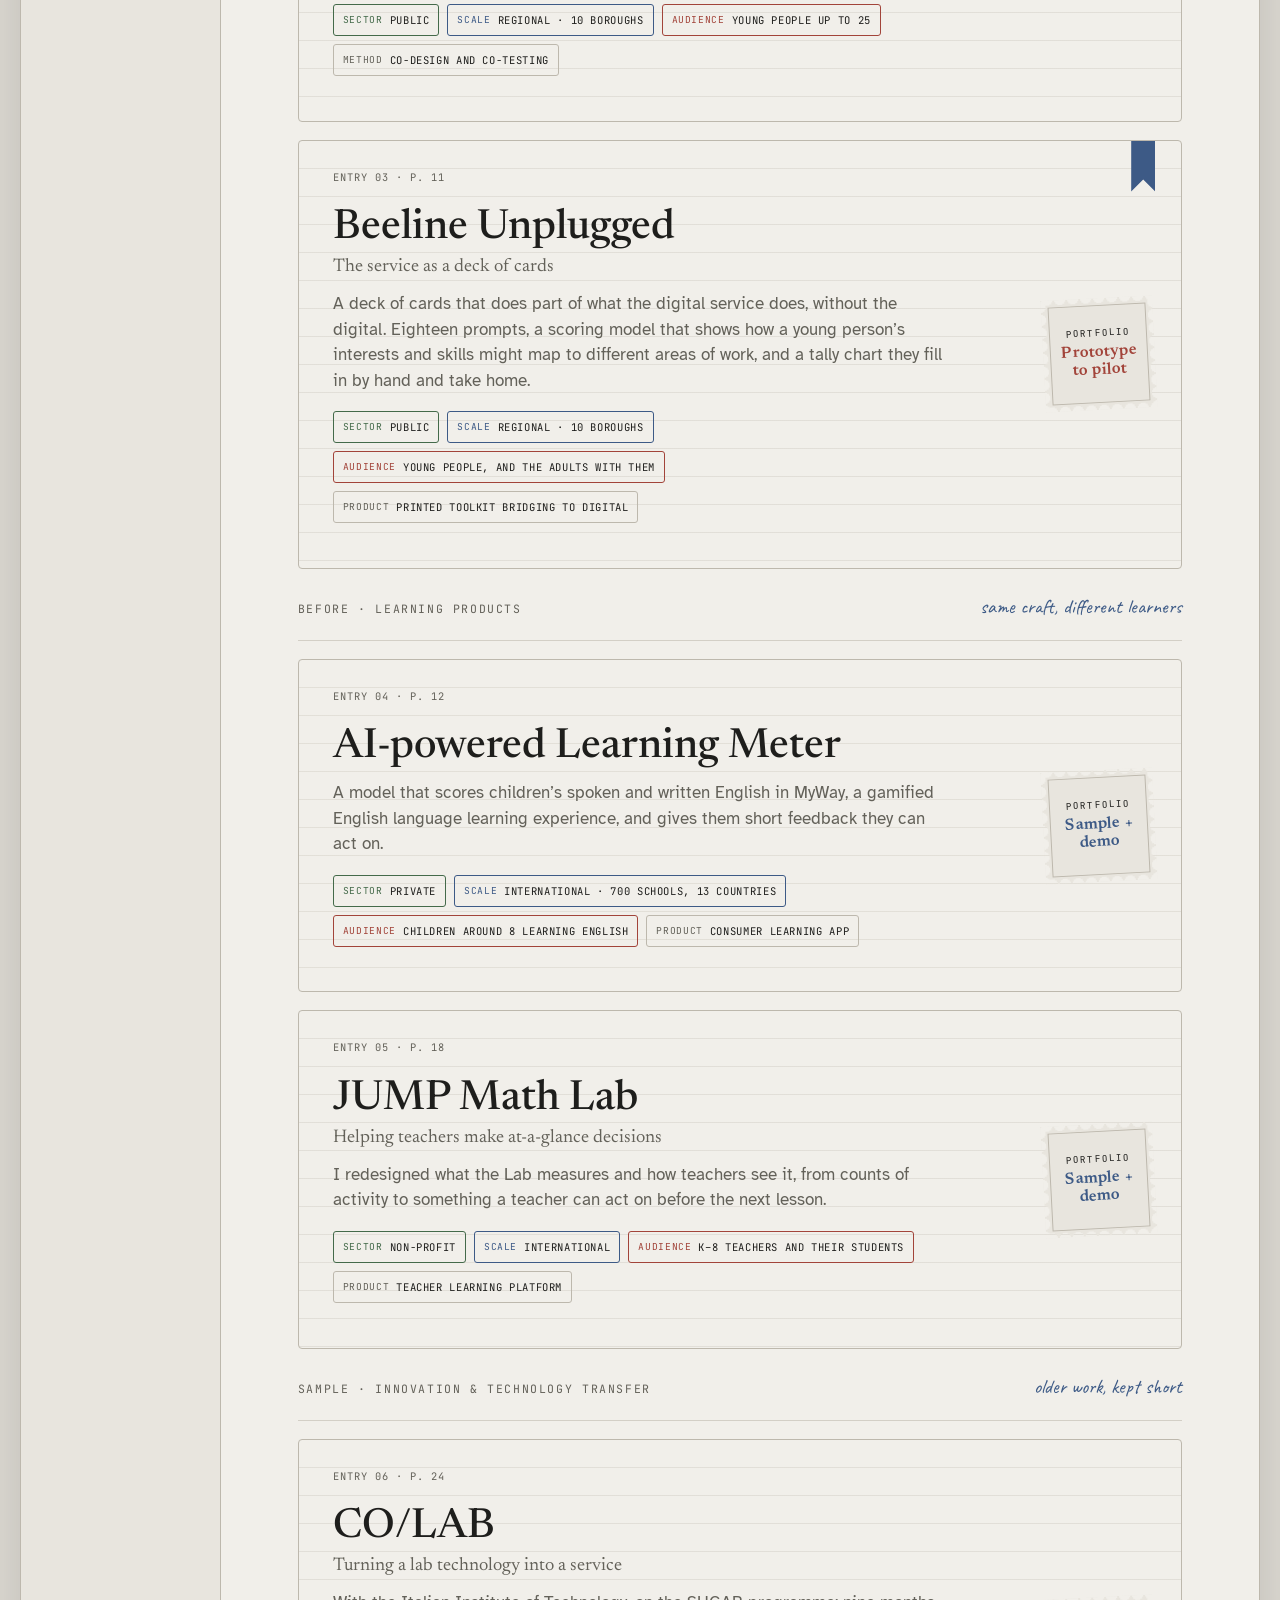
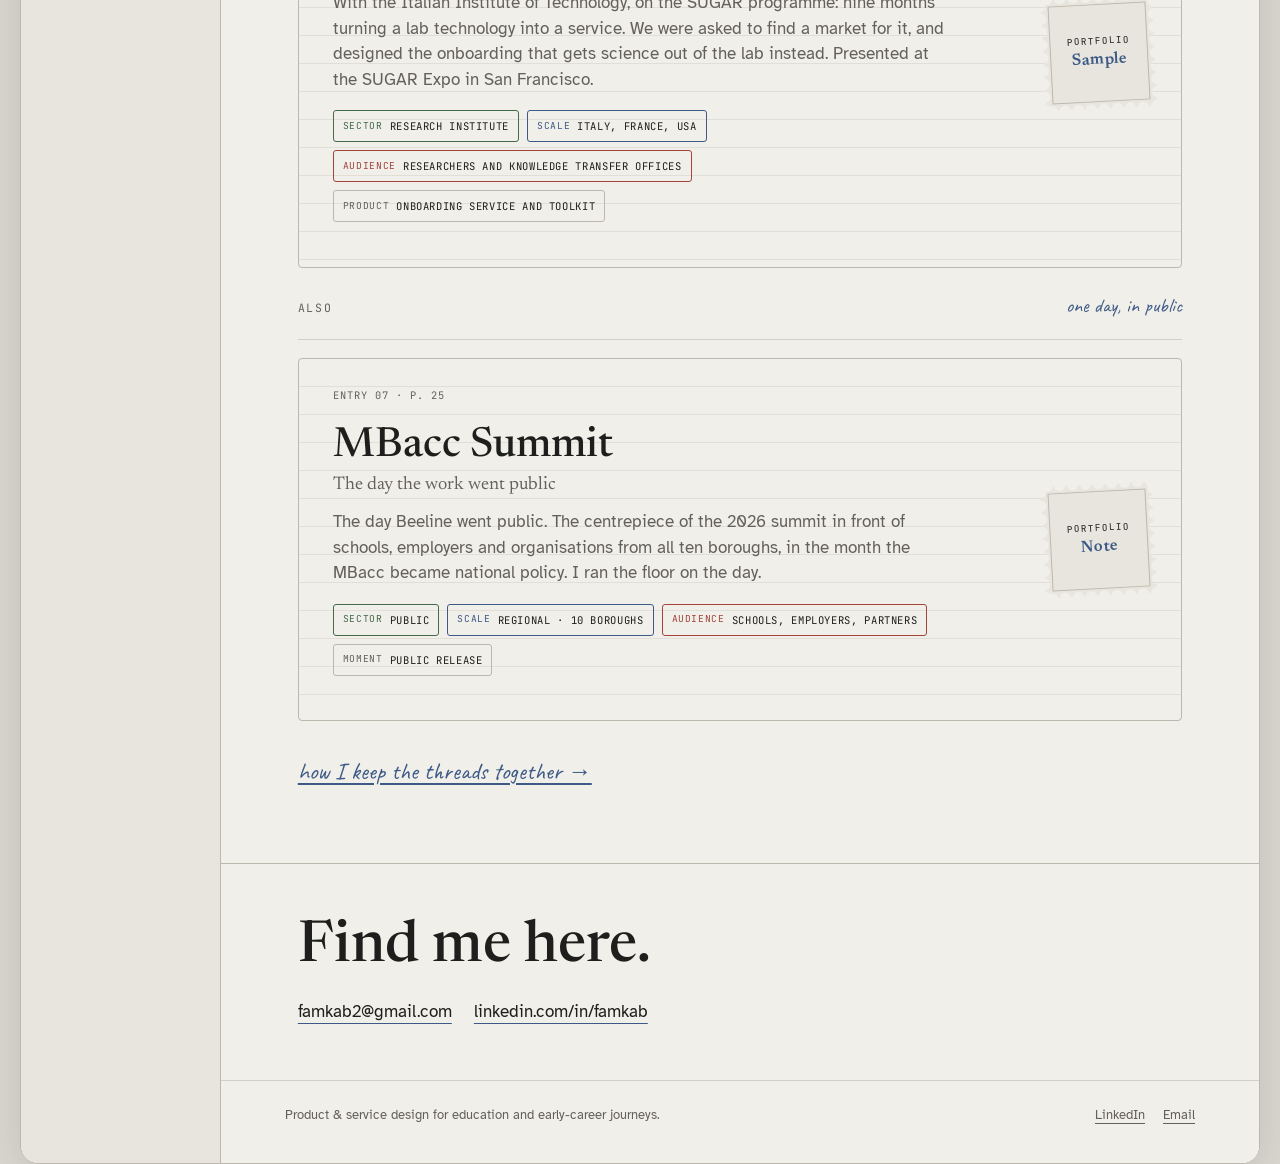
==== commit b995dac1: "Merge problem model into evidence spread The standalone Problem Model page was folded into the Decis" ====
--- a/index.html
+++ b/index.html
@@ -109,8 +109,8 @@
         </div>
         <span class="entry-stamp"><span class="pstamp pstamp-full" aria-hidden="true">Portfolio<b>Full case study</b></span></span>
       </a>
-      <p class="depth"><span>Behind the overview</span> Four spreads, each a sample of one artefact:
-        <a href="beeline-landscape.html">Service Landscape</a>, <a href="beeline-problem.html">Problem Model</a>,
+      <p class="depth"><span>Behind the overview</span> Three spreads, each a sample of one artefact:
+        <a href="beeline-landscape.html">Service Landscape</a>,
         <a href="beeline-evidence.html">Decisions &amp; Metrics</a> and
         <a href="beeline-showtells.html">MVP Experience Curve</a>.</p>
 
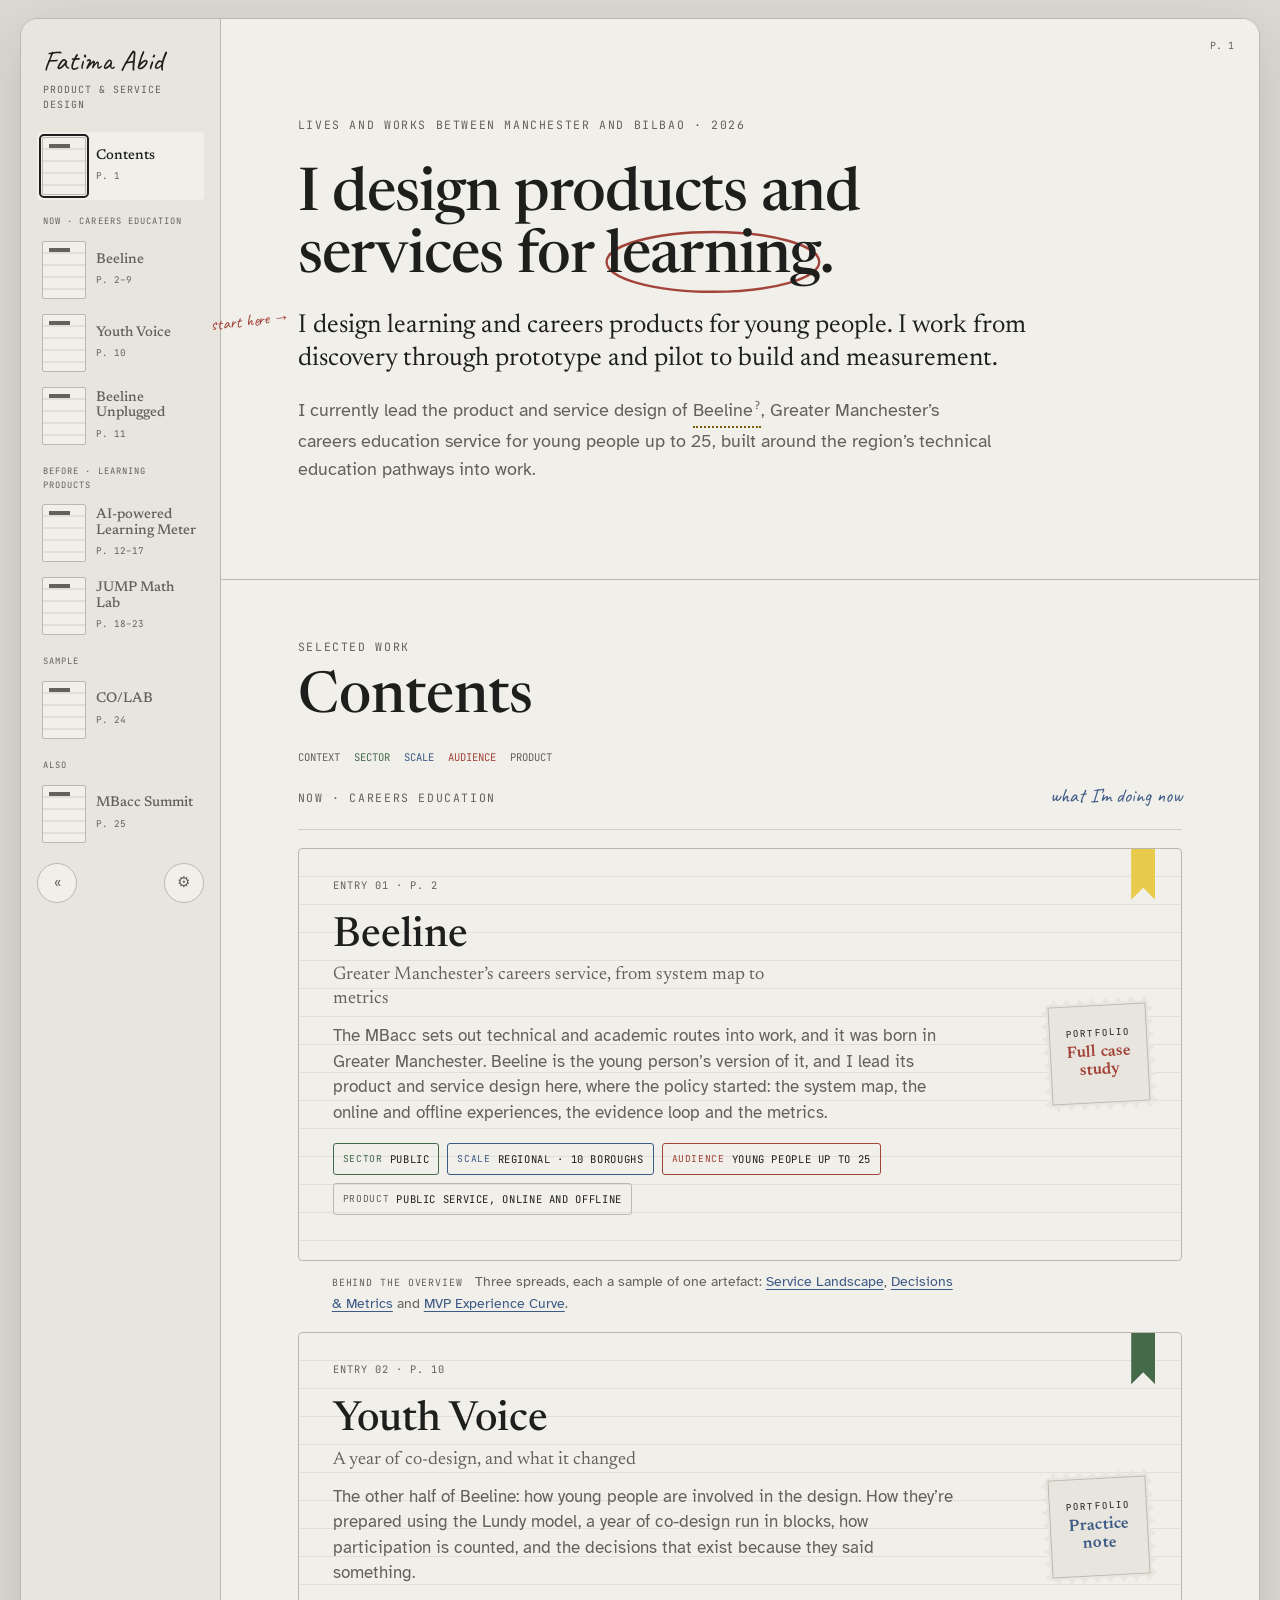
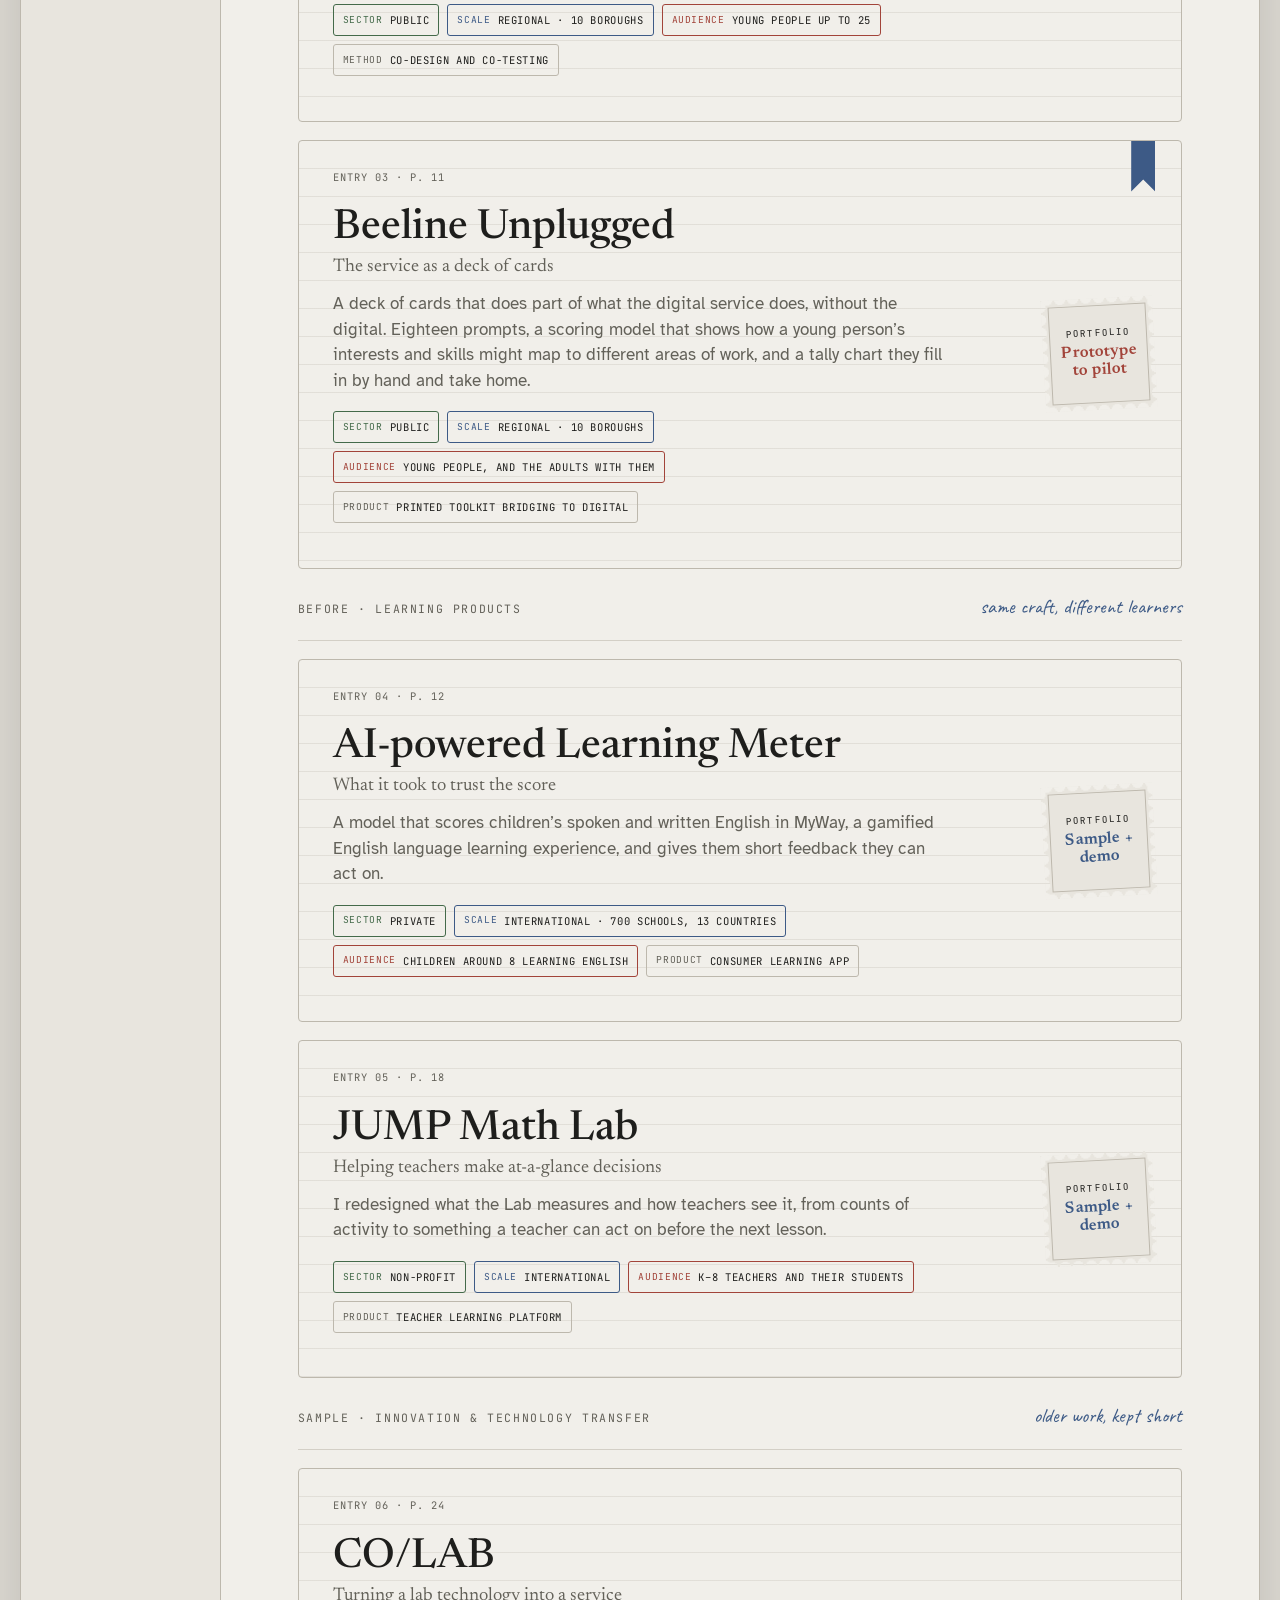
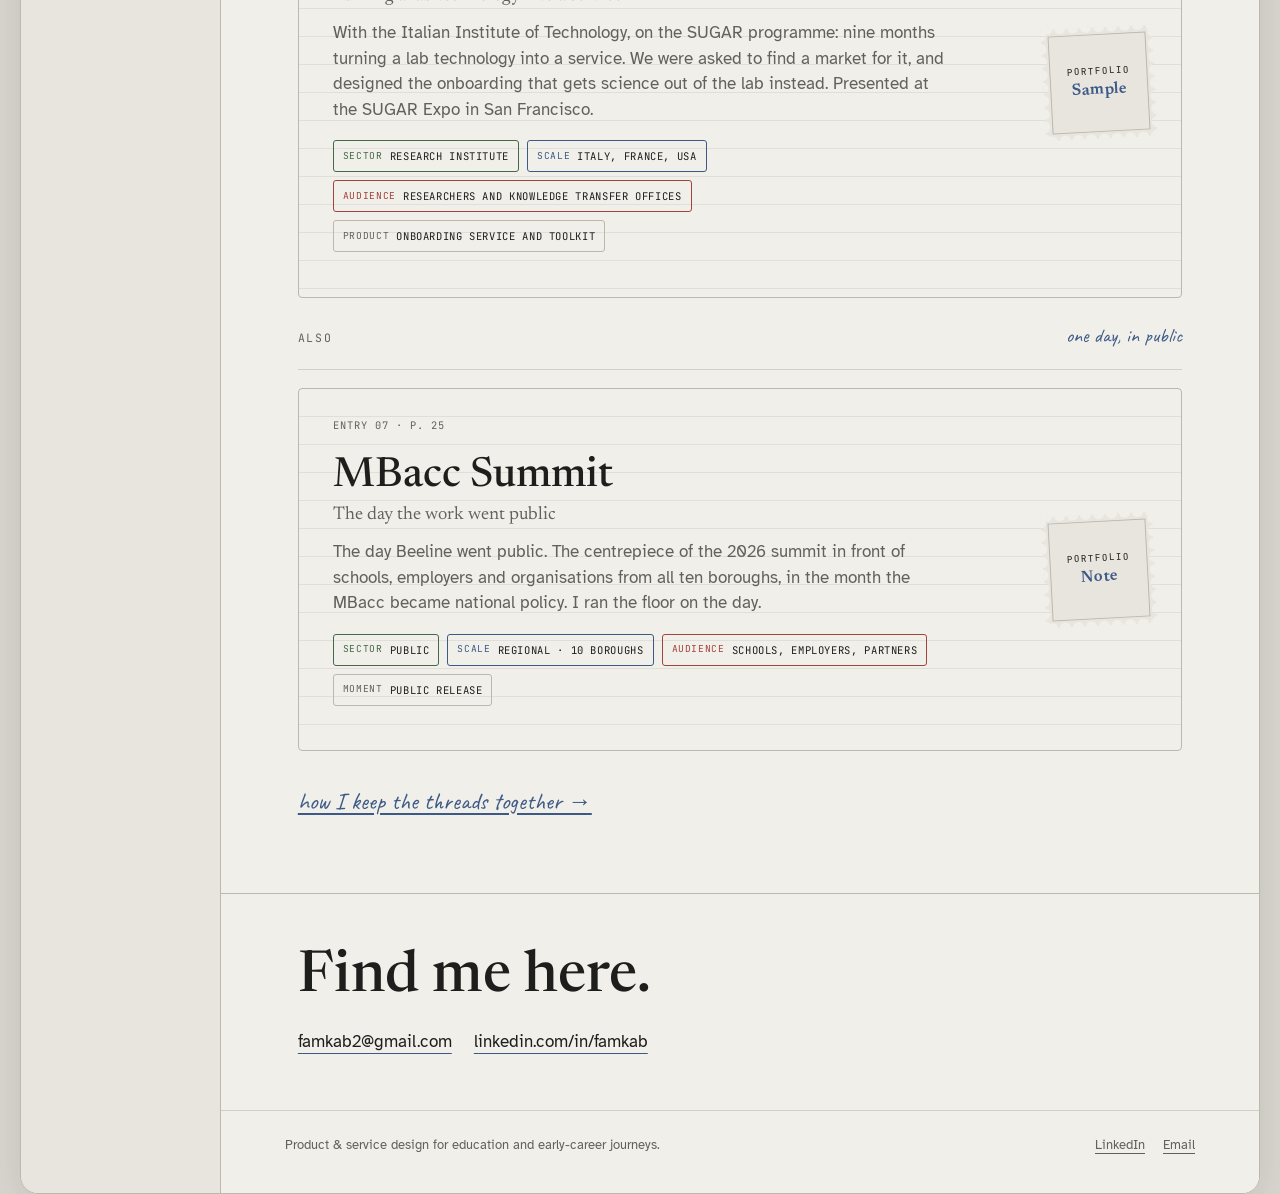
==== commit 75b65b54: "Reflow Beeline evidence layout; add index subheading Reorganise beeline-evidence.html: move and refl" ====
--- a/index.html
+++ b/index.html
@@ -159,6 +159,7 @@
         <div>
           <p class="entry-meta">Entry 04 · p. 12</p>
           <h3>AI-powered Learning Meter</h3>
+          <p class="entry-sub">What it took to trust the score</p>
           <p class="entry-description">A model that scores children’s spoken and written English in MyWay, a gamified
             English language learning experience, and gives them short feedback they can act on.</p>
           <ul class="ctx-row" aria-label="Case study context">
